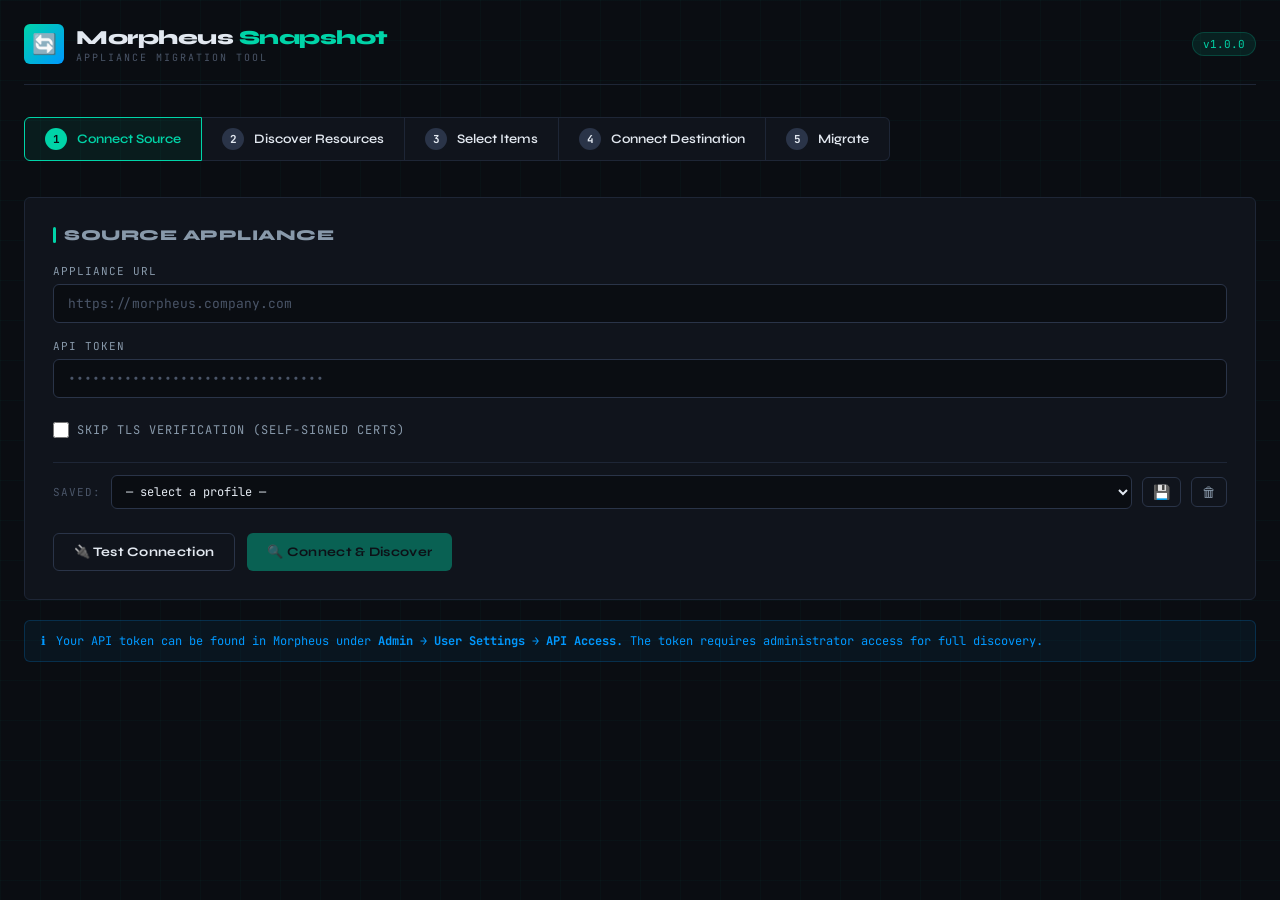
==== cmd/server/web/static/index.html @ c55b1040 "saved connection profiles" ====
<!DOCTYPE html>
<html lang="en">
<head>
<meta charset="UTF-8">
<meta name="viewport" content="width=device-width, initial-scale=1.0">
<title>Morpheus Snapshot</title>
<style>
  @import url('https://fonts.googleapis.com/css2?family=JetBrains+Mono:wght@400;500;700&family=Syne:wght@400;600;800&display=swap');

  :root {
    --bg: #0a0d12;
    --surface: #10141c;
    --surface2: #161c28;
    --border: #1e2636;
    --border2: #2a3448;
    --accent: #00d4a8;
    --accent2: #0099ff;
    --accent3: #ff6b35;
    --text: #e2e8f0;
    --text2: #8899aa;
    --text3: #4a5568;
    --success: #22c55e;
    --error: #ef4444;
    --warn: #f59e0b;
    --radius: 6px;
  }

  * { box-sizing: border-box; margin: 0; padding: 0; }

  body {
    font-family: 'Syne', sans-serif;
    background: var(--bg);
    color: var(--text);
    min-height: 100vh;
    overflow-x: hidden;
  }

  /* Grid background */
  body::before {
    content: '';
    position: fixed;
    inset: 0;
    background-image:
      linear-gradient(rgba(0, 212, 168, 0.03) 1px, transparent 1px),
      linear-gradient(90deg, rgba(0, 212, 168, 0.03) 1px, transparent 1px);
    background-size: 40px 40px;
    pointer-events: none;
    z-index: 0;
  }

  .app {
    position: relative;
    z-index: 1;
    max-width: 1280px;
    margin: 0 auto;
    padding: 0 24px 60px;
  }

  /* Header */
  header {
    display: flex;
    align-items: center;
    justify-content: space-between;
    padding: 24px 0 20px;
    border-bottom: 1px solid var(--border);
    margin-bottom: 32px;
  }

  .logo {
    display: flex;
    align-items: center;
    gap: 12px;
  }

  .logo-icon {
    width: 40px; height: 40px;
    background: linear-gradient(135deg, var(--accent), var(--accent2));
    border-radius: var(--radius);
    display: flex; align-items: center; justify-content: center;
    font-size: 20px;
  }

  .logo-text {
    font-size: 20px;
    font-weight: 800;
    letter-spacing: -0.5px;
  }

  .logo-text span {
    color: var(--accent);
  }

  .logo-sub {
    font-family: 'JetBrains Mono', monospace;
    font-size: 10px;
    color: var(--text3);
    letter-spacing: 2px;
    text-transform: uppercase;
    margin-top: 1px;
  }

  .badge {
    font-family: 'JetBrains Mono', monospace;
    font-size: 11px;
    background: rgba(0, 212, 168, 0.1);
    color: var(--accent);
    border: 1px solid rgba(0, 212, 168, 0.2);
    padding: 4px 10px;
    border-radius: 20px;
  }

  /* Steps */
  .steps {
    display: flex;
    align-items: center;
    gap: 0;
    margin-bottom: 32px;
    overflow-x: auto;
    padding-bottom: 4px;
  }

  .step {
    display: flex;
    align-items: center;
    gap: 10px;
    padding: 10px 20px;
    background: var(--surface);
    border: 1px solid var(--border);
    cursor: default;
    transition: all 0.2s;
    white-space: nowrap;
  }

  .step:first-child { border-radius: var(--radius) 0 0 var(--radius); }
  .step:last-child { border-radius: 0 var(--radius) var(--radius) 0; }

  .step + .step { border-left: none; }

  .step.active {
    background: rgba(0, 212, 168, 0.08);
    border-color: var(--accent);
    color: var(--accent);
  }

  .step.done {
    background: rgba(34, 197, 94, 0.06);
    border-color: rgba(34, 197, 94, 0.3);
    color: var(--success);
  }

  .step-num {
    width: 22px; height: 22px;
    border-radius: 50%;
    background: var(--border2);
    display: flex; align-items: center; justify-content: center;
    font-family: 'JetBrains Mono', monospace;
    font-size: 11px;
    font-weight: 700;
    flex-shrink: 0;
  }

  .step.active .step-num { background: var(--accent); color: var(--bg); }
  .step.done .step-num { background: var(--success); color: var(--bg); }

  .step-label { font-size: 13px; font-weight: 600; }

  /* Panels */
  .panel {
    background: var(--surface);
    border: 1px solid var(--border);
    border-radius: var(--radius);
    padding: 28px;
    margin-bottom: 20px;
  }

  .panel-title {
    font-size: 15px;
    font-weight: 800;
    letter-spacing: 0.5px;
    text-transform: uppercase;
    color: var(--text2);
    margin-bottom: 20px;
    display: flex;
    align-items: center;
    gap: 8px;
  }

  .panel-title::before {
    content: '';
    width: 3px;
    height: 16px;
    background: var(--accent);
    border-radius: 2px;
  }

  /* Form */
  .form-grid {
    display: grid;
    grid-template-columns: 1fr 1fr;
    gap: 16px;
  }

  .form-group {
    display: flex;
    flex-direction: column;
    gap: 6px;
  }

  .form-group.full { grid-column: 1 / -1; }

  label {
    font-family: 'JetBrains Mono', monospace;
    font-size: 11px;
    color: var(--text2);
    letter-spacing: 1px;
    text-transform: uppercase;
  }

  input[type="text"],
  input[type="url"],
  input[type="password"] {
    background: var(--bg);
    border: 1px solid var(--border2);
    border-radius: var(--radius);
    color: var(--text);
    font-family: 'JetBrains Mono', monospace;
    font-size: 13px;
    padding: 10px 14px;
    outline: none;
    transition: border-color 0.2s;
    width: 100%;
  }

  input:focus { border-color: var(--accent); }
  input::placeholder { color: var(--text3); }

  .checkbox-label {
    display: flex;
    align-items: center;
    gap: 8px;
    font-family: 'JetBrains Mono', monospace;
    font-size: 12px;
    color: var(--text2);
    cursor: pointer;
    padding: 8px 0;
  }

  .checkbox-label input[type="checkbox"] {
    width: 16px; height: 16px;
    accent-color: var(--accent);
    cursor: pointer;
  }

  /* Buttons */
  .btn {
    display: inline-flex;
    align-items: center;
    gap: 8px;
    padding: 10px 20px;
    border-radius: var(--radius);
    font-family: 'Syne', sans-serif;
    font-size: 13px;
    font-weight: 700;
    letter-spacing: 0.3px;
    cursor: pointer;
    border: none;
    transition: all 0.15s;
  }

  .btn:disabled {
    opacity: 0.4;
    cursor: not-allowed;
  }

  .btn-primary {
    background: var(--accent);
    color: var(--bg);
  }
  .btn-primary:hover:not(:disabled) {
    background: #00efc0;
    transform: translateY(-1px);
    box-shadow: 0 4px 20px rgba(0, 212, 168, 0.3);
  }

  .btn-secondary {
    background: transparent;
    color: var(--text);
    border: 1px solid var(--border2);
  }
  .btn-secondary:hover:not(:disabled) {
    border-color: var(--accent);
    color: var(--accent);
  }

  .btn-danger {
    background: var(--error);
    color: white;
  }

  .btn-row {
    display: flex;
    gap: 12px;
    margin-top: 20px;
    flex-wrap: wrap;
  }

  /* Connection status */
  .conn-status {
    display: flex;
    align-items: center;
    gap: 8px;
    margin-top: 14px;
    font-family: 'JetBrains Mono', monospace;
    font-size: 12px;
    padding: 10px 14px;
    border-radius: var(--radius);
    border: 1px solid var(--border);
  }

  .conn-status.ok { background: rgba(34, 197, 94, 0.08); border-color: rgba(34, 197, 94, 0.3); color: var(--success); }
  .conn-status.err { background: rgba(239, 68, 68, 0.08); border-color: rgba(239, 68, 68, 0.3); color: var(--error); }
  .conn-status.loading { color: var(--text2); }

  .dot {
    width: 8px; height: 8px;
    border-radius: 50%;
    background: currentColor;
    flex-shrink: 0;
  }

  .dot.pulse {
    animation: pulse 1s infinite;
  }

  @keyframes pulse {
    0%, 100% { opacity: 1; }
    50% { opacity: 0.3; }
  }

  /* Discovery progress */
  .discovery-banner {
    display: flex;
    align-items: center;
    gap: 16px;
    padding: 16px 20px;
    background: rgba(0, 153, 255, 0.06);
    border: 1px solid rgba(0, 153, 255, 0.2);
    border-radius: var(--radius);
    margin-bottom: 24px;
    font-family: 'JetBrains Mono', monospace;
    font-size: 13px;
    color: var(--accent2);
  }

  .spinner {
    width: 18px; height: 18px;
    border: 2px solid rgba(0, 153, 255, 0.3);
    border-top-color: var(--accent2);
    border-radius: 50%;
    animation: spin 0.8s linear infinite;
    flex-shrink: 0;
  }

  @keyframes spin {
    to { transform: rotate(360deg); }
  }

  /* Stats bar */
  .stats-bar {
    display: flex;
    gap: 2px;
    margin-bottom: 24px;
  }

  .stat-chip {
    flex: 1;
    background: var(--surface2);
    border: 1px solid var(--border);
    border-radius: 4px;
    padding: 12px 16px;
    display: flex;
    flex-direction: column;
    gap: 4px;
    min-width: 0;
  }

  .stat-num {
    font-family: 'JetBrains Mono', monospace;
    font-size: 22px;
    font-weight: 700;
    color: var(--accent);
    line-height: 1;
  }

  .stat-label {
    font-size: 11px;
    color: var(--text3);
    text-transform: uppercase;
    letter-spacing: 0.5px;
    white-space: nowrap;
    overflow: hidden;
    text-overflow: ellipsis;
  }

  /* Filter bar */
  .filter-bar {
    display: flex;
    align-items: center;
    gap: 12px;
    margin-bottom: 20px;
    flex-wrap: wrap;
  }

  .search-box {
    flex: 1;
    min-width: 200px;
    position: relative;
  }

  .search-box input {
    width: 100%;
    padding-left: 36px;
  }

  .search-icon {
    position: absolute;
    left: 12px;
    top: 50%;
    transform: translateY(-50%);
    color: var(--text3);
    font-size: 14px;
    pointer-events: none;
  }

  .filter-btns {
    display: flex;
    gap: 6px;
    flex-wrap: wrap;
  }

  .filter-btn {
    padding: 6px 12px;
    border-radius: 20px;
    border: 1px solid var(--border2);
    background: transparent;
    color: var(--text2);
    font-family: 'JetBrains Mono', monospace;
    font-size: 11px;
    cursor: pointer;
    transition: all 0.15s;
  }

  .filter-btn.active {
    background: rgba(0, 212, 168, 0.1);
    border-color: var(--accent);
    color: var(--accent);
  }

  .filter-btn:hover:not(.active) {
    border-color: var(--text2);
    color: var(--text);
  }

  /* Category groups */
  .category-group {
    margin-bottom: 4px;
    border: 1px solid var(--border);
    border-radius: var(--radius);
    overflow: hidden;
  }

  .category-header {
    display: flex;
    align-items: center;
    gap: 10px;
    padding: 12px 16px;
    background: var(--surface2);
    cursor: pointer;
    user-select: none;
    transition: background 0.15s;
  }

  .category-header:hover { background: var(--border); }

  .category-header.has-selected {
    background: rgba(0, 212, 168, 0.06);
    border-bottom: 1px solid rgba(0, 212, 168, 0.15);
  }

  .cat-check {
    width: 18px; height: 18px;
    accent-color: var(--accent);
    cursor: pointer;
    flex-shrink: 0;
  }

  .cat-icon {
    font-size: 16px;
    width: 24px;
    text-align: center;
  }

  .cat-name {
    font-weight: 700;
    font-size: 13px;
    flex: 1;
  }

  .cat-count {
    font-family: 'JetBrains Mono', monospace;
    font-size: 11px;
    color: var(--text3);
  }

  .cat-selected-count {
    font-family: 'JetBrains Mono', monospace;
    font-size: 11px;
    color: var(--accent);
    background: rgba(0, 212, 168, 0.1);
    padding: 2px 8px;
    border-radius: 10px;
  }

  .cat-chevron {
    color: var(--text3);
    transition: transform 0.2s;
    font-size: 12px;
  }

  .cat-chevron.open { transform: rotate(90deg); }

  /* Item list */
  .item-list {
    display: none;
    background: var(--bg);
  }

  .item-list.open { display: block; }

  .item-row {
    display: flex;
    align-items: center;
    gap: 12px;
    padding: 9px 16px 9px 52px;
    border-bottom: 1px solid var(--border);
    transition: background 0.1s;
  }

  .item-row:last-child { border-bottom: none; }
  .item-row:hover { background: var(--surface2); }

  .item-check {
    width: 15px; height: 15px;
    accent-color: var(--accent);
    cursor: pointer;
    flex-shrink: 0;
  }

  .item-name {
    flex: 1;
    font-size: 13px;
    font-family: 'JetBrains Mono', monospace;
    overflow: hidden;
    text-overflow: ellipsis;
    white-space: nowrap;
  }

  .item-subtype {
    font-size: 11px;
    color: var(--text3);
    background: var(--surface2);
    padding: 2px 8px;
    border-radius: 10px;
    border: 1px solid var(--border);
    white-space: nowrap;
  }

  .item-id {
    font-family: 'JetBrains Mono', monospace;
    font-size: 10px;
    color: var(--text3);
    white-space: nowrap;
  }

  /* Selection bar */
  .selection-bar {
    position: sticky;
    bottom: 0;
    background: var(--surface);
    border: 1px solid var(--border2);
    border-radius: var(--radius);
    padding: 14px 20px;
    display: flex;
    align-items: center;
    justify-content: space-between;
    gap: 16px;
    box-shadow: 0 -8px 30px rgba(0, 0, 0, 0.4);
    z-index: 10;
    margin-top: 20px;
  }

  .sel-info {
    display: flex;
    align-items: center;
    gap: 10px;
    font-family: 'JetBrains Mono', monospace;
    font-size: 13px;
  }

  .sel-count {
    background: var(--accent);
    color: var(--bg);
    width: 28px; height: 28px;
    border-radius: 50%;
    display: flex; align-items: center; justify-content: center;
    font-weight: 700;
    font-size: 13px;
  }

  /* Results */
  .result-row {
    display: flex;
    align-items: center;
    gap: 12px;
    padding: 10px 16px;
    border-bottom: 1px solid var(--border);
    font-family: 'JetBrains Mono', monospace;
    font-size: 12px;
  }

  .result-row:last-child { border-bottom: none; }

  .result-icon {
    width: 20px; height: 20px;
    border-radius: 50%;
    display: flex; align-items: center; justify-content: center;
    font-size: 11px;
    flex-shrink: 0;
  }

  .result-icon.success { background: rgba(34, 197, 94, 0.15); color: var(--success); }
  .result-icon.error { background: rgba(239, 68, 68, 0.15); color: var(--error); }
  .result-icon.skipped { background: rgba(245, 158, 11, 0.15); color: var(--warn); }

  .result-name { flex: 1; overflow: hidden; text-overflow: ellipsis; white-space: nowrap; }
  .result-type { color: var(--text3); }
  .result-msg { color: var(--text2); font-size: 11px; max-width: 300px; overflow: hidden; text-overflow: ellipsis; }

  /* Progress bar */
  .progress-wrap {
    height: 4px;
    background: var(--border);
    border-radius: 2px;
    overflow: hidden;
    margin: 16px 0;
  }

  .progress-bar {
    height: 100%;
    background: linear-gradient(90deg, var(--accent), var(--accent2));
    border-radius: 2px;
    transition: width 0.3s ease;
  }

  /* Alerts */
  .alert {
    padding: 12px 16px;
    border-radius: var(--radius);
    font-family: 'JetBrains Mono', monospace;
    font-size: 12px;
    margin: 12px 0;
    display: flex;
    align-items: flex-start;
    gap: 10px;
  }

  .alert.warn { background: rgba(245, 158, 11, 0.08); border: 1px solid rgba(245, 158, 11, 0.25); color: var(--warn); }
  .alert.info { background: rgba(0, 153, 255, 0.06); border: 1px solid rgba(0, 153, 255, 0.2); color: var(--accent2); }
  .alert.success { background: rgba(34, 197, 94, 0.08); border: 1px solid rgba(34, 197, 94, 0.25); color: var(--success); }

  /* Error list */
  .error-list {
    background: rgba(239, 68, 68, 0.05);
    border: 1px solid rgba(239, 68, 68, 0.2);
    border-radius: var(--radius);
    padding: 12px;
    margin-top: 12px;
  }

  .error-list p {
    font-family: 'JetBrains Mono', monospace;
    font-size: 11px;
    color: var(--error);
    padding: 3px 0;
  }

  /* Tabs */
  .tabs {
    display: flex;
    border-bottom: 1px solid var(--border);
    margin-bottom: 20px;
    gap: 0;
  }

  .tab {
    padding: 10px 20px;
    font-size: 13px;
    font-weight: 600;
    color: var(--text2);
    cursor: pointer;
    border-bottom: 2px solid transparent;
    transition: all 0.15s;
    margin-bottom: -1px;
  }

  .tab.active { color: var(--accent); border-bottom-color: var(--accent); }
  .tab:hover:not(.active) { color: var(--text); }

  /* Empty state */
  .empty {
    text-align: center;
    padding: 60px 20px;
    color: var(--text3);
  }

  .empty-icon { font-size: 48px; margin-bottom: 16px; opacity: 0.4; }
  .empty h3 { font-size: 16px; color: var(--text2); margin-bottom: 8px; }
  .empty p { font-size: 13px; font-family: 'JetBrains Mono', monospace; }


  /* Saved profiles */
  .profiles-row {
    display: flex;
    align-items: center;
    gap: 10px;
    padding: 12px 0 4px;
    border-top: 1px solid var(--border);
    margin-top: 16px;
    flex-wrap: wrap;
  }

  .profiles-label {
    font-family: 'JetBrains Mono', monospace;
    font-size: 11px;
    color: var(--text3);
    text-transform: uppercase;
    letter-spacing: 1px;
    white-space: nowrap;
  }

  .profile-select {
    flex: 1;
    min-width: 160px;
    background: var(--bg);
    border: 1px solid var(--border2);
    border-radius: var(--radius);
    color: var(--text);
    font-family: 'JetBrains Mono', monospace;
    font-size: 12px;
    padding: 7px 10px;
    outline: none;
    cursor: pointer;
  }

  .profile-select:focus { border-color: var(--accent); }
  .profile-select option { background: var(--surface2); }

  .btn-icon {
    padding: 7px 10px;
    font-size: 14px;
    border-radius: var(--radius);
    border: 1px solid var(--border2);
    background: transparent;
    color: var(--text2);
    cursor: pointer;
    transition: all 0.15s;
    line-height: 1;
  }

  .btn-icon:hover { border-color: var(--accent); color: var(--accent); }
  .btn-icon.del:hover { border-color: var(--error); color: var(--error); }

  .save-name-row {
    display: flex;
    gap: 8px;
    margin-top: 10px;
    align-items: center;
  }

  .save-name-row input {
    flex: 1;
  }

  /* Hide/Show utility */
  .hidden { display: none !important; }

  /* Scrollbar */
  ::-webkit-scrollbar { width: 6px; height: 6px; }
  ::-webkit-scrollbar-track { background: transparent; }
  ::-webkit-scrollbar-thumb { background: var(--border2); border-radius: 3px; }
  ::-webkit-scrollbar-thumb:hover { background: var(--text3); }

  @media (max-width: 768px) {
    .form-grid { grid-template-columns: 1fr; }
    .stats-bar { flex-wrap: wrap; }
    .stat-chip { min-width: calc(50% - 1px); flex: none; }
    header { flex-direction: column; gap: 12px; align-items: flex-start; }
    .steps { gap: 0; }
  }
</style>
</head>
<body>
<div class="app">
  <header>
    <div class="logo">
      <div class="logo-icon">🔄</div>
      <div>
        <div class="logo-text">Morpheus <span>Snapshot</span></div>
        <div class="logo-sub">Appliance Migration Tool</div>
      </div>
    </div>
    <div class="badge" id="appVersion">v1.0.0</div>
  </header>

  <!-- Steps -->
  <div class="steps">
    <div class="step active" id="step1">
      <div class="step-num">1</div>
      <div class="step-label">Connect Source</div>
    </div>
    <div class="step" id="step2">
      <div class="step-num">2</div>
      <div class="step-label">Discover Resources</div>
    </div>
    <div class="step" id="step3">
      <div class="step-num">3</div>
      <div class="step-label">Select Items</div>
    </div>
    <div class="step" id="step4">
      <div class="step-num">4</div>
      <div class="step-label">Connect Destination</div>
    </div>
    <div class="step" id="step5">
      <div class="step-num">5</div>
      <div class="step-label">Migrate</div>
    </div>
  </div>

  <!-- VIEW 1: Source Connection -->
  <div id="view-connect">
    <div class="panel">
      <div class="panel-title">Source Appliance</div>
      <div class="form-grid">
        <div class="form-group full">
          <label>Appliance URL</label>
          <input type="url" id="srcUrl" placeholder="https://morpheus.company.com" />
        </div>
        <div class="form-group full">
          <label>API Token</label>
          <input type="password" id="srcToken" placeholder="••••••••••••••••••••••••••••••••" />
        </div>
        <div class="form-group">
          <label class="checkbox-label">
            <input type="checkbox" id="srcSkipTLS" />
            Skip TLS Verification (self-signed certs)
          </label>
        </div>
      </div>

      <div id="srcStatus" class="hidden"></div>

      <div class="profiles-row">
        <span class="profiles-label">Saved:</span>
        <select class="profile-select" id="srcProfileSelect" onchange="loadProfile('src', this.value)">
          <option value="">— select a profile —</option>
        </select>
        <button class="btn-icon" title="Save current as profile" onclick="promptSaveProfile('src')">💾</button>
        <button class="btn-icon del" title="Delete selected profile" onclick="deleteProfile('src')">🗑</button>
      </div>
      <div id="srcSaveRow" class="save-name-row hidden">
        <input type="text" id="srcProfileName" placeholder="Profile name (e.g. Prod Appliance)" />
        <button class="btn btn-primary" style="padding:7px 14px; font-size:12px;" onclick="saveProfile('src')">Save</button>
        <button class="btn btn-secondary" style="padding:7px 14px; font-size:12px;" onclick="cancelSave('src')">Cancel</button>
      </div>

      <div class="btn-row">
        <button class="btn btn-secondary" onclick="testConnection()">🔌 Test Connection</button>
        <button class="btn btn-primary" id="btnDiscover" onclick="startDiscovery()" disabled>
          🔍 Connect & Discover
        </button>
      </div>
    </div>

    <div class="alert info">
      <span>ℹ</span>
      <span>Your API token can be found in Morpheus under <strong>Admin → User Settings → API Access</strong>. The token requires administrator access for full discovery.</span>
    </div>
  </div>

  <!-- VIEW 2: Discovery in progress -->
  <div id="view-discovering" class="hidden">
    <div class="panel">
      <div class="discovery-banner">
        <div class="spinner"></div>
        <span id="discoveryMsg">Connecting to appliance...</span>
      </div>
      <div class="progress-wrap">
        <div class="progress-bar" id="discoveryProgress" style="width: 0%"></div>
      </div>
      <div id="discoveryLog" style="font-family: 'JetBrains Mono', monospace; font-size: 11px; color: var(--text3); max-height: 200px; overflow-y: auto; line-height: 1.8;"></div>
    </div>
  </div>

  <!-- VIEW 3: Select items -->
  <div id="view-select" class="hidden">
    <div id="discoveryErrors" class="hidden"></div>

    <!-- Stats -->
    <div class="stats-bar" id="statsBar"></div>

    <!-- Filter bar -->
    <div class="filter-bar">
      <div class="search-box">
        <span class="search-icon">🔍</span>
        <input type="text" id="searchInput" placeholder="Filter by name..." oninput="filterItems()" />
      </div>
      <div class="filter-btns" id="categoryFilters"></div>
    </div>

    <!-- Controls -->
    <div style="display:flex; gap:10px; margin-bottom:16px; align-items:center; flex-wrap:wrap;">
      <button class="btn btn-secondary" onclick="selectAll()">☑ Select All Visible</button>
      <button class="btn btn-secondary" onclick="deselectAll()">☐ Deselect All</button>
      <span style="margin-left: auto; font-family: 'JetBrains Mono', monospace; font-size: 12px; color: var(--text3);" id="visibleCount"></span>
    </div>

    <!-- Category groups -->
    <div id="categoryList"></div>

    <!-- Sticky selection bar -->
    <div class="selection-bar" id="selectionBar">
      <div class="sel-info">
        <div class="sel-count" id="selCount">0</div>
        <span>items selected</span>
      </div>
      <button class="btn btn-primary" id="btnNext" onclick="goToDestination()" disabled>
        Configure Destination →
      </button>
    </div>
  </div>

  <!-- VIEW 4: Destination -->
  <div id="view-destination" class="hidden">
    <div class="panel">
      <div class="panel-title">Destination Appliance</div>
      <div class="alert warn" style="margin-bottom:20px;">
        <span>⚠</span>
        <span>Ensure the destination appliance is running the same or newer version of Morpheus. Migration will attempt to create items; existing items with the same name may be skipped or conflict.</span>
      </div>
      <div class="form-grid">
        <div class="form-group full">
          <label>Appliance URL</label>
          <input type="url" id="dstUrl" placeholder="https://morpheus-new.company.com" />
        </div>
        <div class="form-group full">
          <label>API Token</label>
          <input type="password" id="dstToken" placeholder="••••••••••••••••••••••••••••••••" />
        </div>
        <div class="form-group">
          <label class="checkbox-label">
            <input type="checkbox" id="dstSkipTLS" />
            Skip TLS Verification
          </label>
        </div>
      </div>

      <div id="dstStatus" class="hidden"></div>

      <div class="profiles-row">
        <span class="profiles-label">Saved:</span>
        <select class="profile-select" id="dstProfileSelect" onchange="loadProfile('dst', this.value)">
          <option value="">— select a profile —</option>
        </select>
        <button class="btn-icon" title="Save current as profile" onclick="promptSaveProfile('dst')">💾</button>
        <button class="btn-icon del" title="Delete selected profile" onclick="deleteProfile('dst')">🗑</button>
      </div>
      <div id="dstSaveRow" class="save-name-row hidden">
        <input type="text" id="dstProfileName" placeholder="Profile name (e.g. Dev Appliance)" />
        <button class="btn btn-primary" style="padding:7px 14px; font-size:12px;" onclick="saveProfile('dst')">Save</button>
        <button class="btn btn-secondary" style="padding:7px 14px; font-size:12px;" onclick="cancelSave('dst')">Cancel</button>
      </div>

      <div class="btn-row">
        <button class="btn btn-secondary" onclick="testDestConnection()">🔌 Test Connection</button>
        <button class="btn btn-secondary" onclick="goBack()">← Back</button>
        <button class="btn btn-primary" id="btnMigrate" onclick="startMigration()">
          🚀 Begin Migration
        </button>
      </div>
    </div>

    <div class="panel">
      <div class="panel-title">Migration Preview</div>
      <div id="previewList"></div>
    </div>
  </div>

  <!-- VIEW 5: Migration results -->
  <div id="view-results" class="hidden">
    <div class="panel">
      <div class="panel-title">Migration Results</div>
      <div id="migrationRunning" class="hidden">
        <div class="discovery-banner">
          <div class="spinner"></div>
          <span id="migrationMsg">Migrating items...</span>
        </div>
        <div class="progress-wrap">
          <div class="progress-bar" id="migrationProgress" style="width: 0%"></div>
        </div>
      </div>

      <div id="migrationDone" class="hidden">
        <div class="stats-bar" style="margin-bottom:16px;">
          <div class="stat-chip">
            <div class="stat-num" id="resSuccess" style="color: var(--success);">0</div>
            <div class="stat-label">Succeeded</div>
          </div>
          <div class="stat-chip">
            <div class="stat-num" id="resFailed" style="color: var(--error);">0</div>
            <div class="stat-label">Failed</div>
          </div>
          <div class="stat-chip">
            <div class="stat-num" id="resSkipped" style="color: var(--warn);">0</div>
            <div class="stat-label">Skipped</div>
          </div>
        </div>

        <div class="tabs">
          <div class="tab active" onclick="showResultTab('all', this)">All</div>
          <div class="tab" onclick="showResultTab('success', this)">✅ Success</div>
          <div class="tab" onclick="showResultTab('error', this)">❌ Failed</div>
          <div class="tab" onclick="showResultTab('skipped', this)">⚠ Skipped</div>
        </div>

        <div id="resultRows"></div>

        <div class="btn-row" style="margin-top: 24px;">
          <button class="btn btn-secondary" onclick="location.reload()">↺ Start Over</button>
          <button class="btn btn-primary" onclick="exportResults()">⬇ Export Results JSON</button>
        </div>
      </div>
    </div>
  </div>

</div><!-- .app -->

<script>
// ─── State ───────────────────────────────────────────────────────────────────
let state = {
  srcUrl: '', srcToken: '', srcSkipTLS: false,
  dstUrl: '', dstToken: '', dstSkipTLS: false,
  discovery: null,
  selected: new Set(),        // "category:id" keys
  allResults: [],
  activeFilter: 'ALL'
};

// ─── API helpers ─────────────────────────────────────────────────────────────
async function api(path, method='GET', body=null) {
  const opts = { method, headers: {'Content-Type':'application/json'} };
  if (body) opts.body = JSON.stringify(body);
  const r = await fetch(path, opts);
  const data = await r.json();
  if (!r.ok) throw new Error(data.error || `HTTP ${r.status}`);
  return data;
}

// ─── Step navigation ─────────────────────────────────────────────────────────
function setStep(n) {
  for (let i = 1; i <= 5; i++) {
    const el = document.getElementById('step'+i);
    el.classList.remove('active','done');
    if (i < n) el.classList.add('done');
    else if (i === n) el.classList.add('active');
  }
}

function showView(id) {
  ['view-connect','view-discovering','view-select','view-destination','view-results']
    .forEach(v => document.getElementById(v).classList.add('hidden'));
  document.getElementById(id).classList.remove('hidden');
}

// ─── Step 1: Test connection ──────────────────────────────────────────────────
async function testConnection() {
  const url = document.getElementById('srcUrl').value.trim();
  const token = document.getElementById('srcToken').value.trim();
  const skip = document.getElementById('srcSkipTLS').checked;
  if (!url || !token) return alert('Please enter URL and token.');

  setStatus('srcStatus', 'loading', '⏳ Testing connection...');

  try {
    const res = await api('/api/test-connection', 'POST', {url, token, skipTls: skip});
    setStatus('srcStatus', 'ok', `✓ Connected as: ${res.user}`);
    document.getElementById('btnDiscover').disabled = false;
  } catch(e) {
    setStatus('srcStatus', 'err', `✗ ${e.message}`);
    document.getElementById('btnDiscover').disabled = true;
  }
}

function setStatus(elId, type, msg) {
  const el = document.getElementById(elId);
  el.className = `conn-status ${type}`;
  el.classList.remove('hidden');
  el.innerHTML = `<div class="dot ${type==='loading'?'pulse':''}"></div><span>${msg}</span>`;
}

// ─── Step 2: Discovery ────────────────────────────────────────────────────────
async function startDiscovery() {
  const url = document.getElementById('srcUrl').value.trim();
  const token = document.getElementById('srcToken').value.trim();
  const skip = document.getElementById('srcSkipTLS').checked;
  if (!url || !token) return alert('Please enter URL and token.');

  state.srcUrl = url; state.srcToken = token; state.srcSkipTLS = skip;

  setStep(2);
  showView('view-discovering');

  const msgs = [
    'Connecting to appliance...',
    'Discovering clouds & integrations...',
    'Scanning instances & virtual images...',
    'Loading library: instance types, layouts...',
    'Fetching tasks, workflows & catalog items...',
    'Enumerating tenants, roles & policies...',
    'Checking credentials & storage...',
    'Scanning networks & pools...',
    'Almost done — collating results...'
  ];

  let mi = 0;
  const msgEl = document.getElementById('discoveryMsg');
  const logEl = document.getElementById('discoveryLog');
  const progEl = document.getElementById('discoveryProgress');

  const ticker = setInterval(() => {
    if (mi < msgs.length) {
      msgEl.textContent = msgs[mi];
      logEl.innerHTML += `<div style="color:var(--text3);">[${new Date().toLocaleTimeString()}] ${msgs[mi]}</div>`;
      logEl.scrollTop = logEl.scrollHeight;
      progEl.style.width = `${Math.min(95, (mi/msgs.length)*100)}%`;
      mi++;
    }
  }, 900);

  try {
    const res = await api('/api/discover', 'POST', {url, token, skipTls: skip});
    clearInterval(ticker);
    progEl.style.width = '100%';
    msgEl.textContent = `Discovery complete — ${res.total} items found across ${res.categories.length} categories`;
    state.discovery = res;

    setTimeout(() => {
      setStep(3);
      showView('view-select');
      renderDiscovery();
    }, 800);
  } catch(e) {
    clearInterval(ticker);
    msgEl.textContent = `Error: ${e.message}`;
    document.querySelector('#view-discovering .discovery-banner').style.borderColor = 'rgba(239,68,68,0.3)';
    document.querySelector('#view-discovering .discovery-banner').style.color = 'var(--error)';
    setTimeout(() => { setStep(1); showView('view-connect'); }, 3000);
  }
}

// ─── Step 3: Render discovery ─────────────────────────────────────────────────
const ICONS = {
  cloud:'☁', integration:'🔌', network:'🌐', 'network pool':'🌐', 'network domain':'🌐',
  instance:'💻', 'virtual image':'💿', 'instance type':'📦', layout:'📐', 'node type':'🧩',
  'catalog item':'🛒', blueprint:'📋', app:'🖥', task:'⚙', workflow:'🔄',
  tenant:'🏢', role:'🎭', user:'👤', policy:'🔒', group:'👥',
  credential:'🔑', storage:'🗄', monitor:'📊', alert:'🔔', cluster:'🌀', cypher:'🔐'
};

function catIcon(name) {
  const k = name.toLowerCase();
  for (const [key, ico] of Object.entries(ICONS)) {
    if (k.includes(key)) return ico;
  }
  return '📁';
}

function renderDiscovery() {
  const d = state.discovery;
  if (!d) return;

  // Errors
  if (d.errors && d.errors.length) {
    const errDiv = document.getElementById('discoveryErrors');
    errDiv.classList.remove('hidden');
    errDiv.innerHTML = `<div class="error-list"><p style="color:var(--warn); font-weight:700; margin-bottom:6px;">⚠ ${d.errors.length} endpoints returned errors (permissions or not available):</p>${d.errors.map(e=>`<p>• ${e}</p>`).join('')}</div>`;
  }

  // Stats bar
  const statsBar = document.getElementById('statsBar');
  statsBar.innerHTML = `
    <div class="stat-chip"><div class="stat-num">${d.total}</div><div class="stat-label">Total Items</div></div>
    <div class="stat-chip"><div class="stat-num">${d.categories.length}</div><div class="stat-label">Categories</div></div>
    <div class="stat-chip"><div class="stat-num" id="statSelected">0</div><div class="stat-label">Selected</div></div>
  `;

  // Category filter buttons
  const filterDiv = document.getElementById('categoryFilters');
  filterDiv.innerHTML = `<button class="filter-btn active" onclick="setCategoryFilter('ALL', this)">All</button>`;
  d.categories.forEach(cat => {
    filterDiv.innerHTML += `<button class="filter-btn" onclick="setCategoryFilter('${cat.name}', this)">${catIcon(cat.name)} ${cat.name} <span style="color:var(--text3)">(${cat.items.length})</span></button>`;
  });

  renderCategories();
}

function renderCategories() {
  const d = state.discovery;
  const search = document.getElementById('searchInput').value.toLowerCase();
  const filter = state.activeFilter;
  const container = document.getElementById('categoryList');
  container.innerHTML = '';

  let totalVisible = 0;

  d.categories.forEach(cat => {
    if (filter !== 'ALL' && cat.name !== filter) return;

    const filtered = cat.items.filter(item =>
      !search || item.name.toLowerCase().includes(search) || (item.subType||'').toLowerCase().includes(search)
    );

    if (!filtered.length) return;
    totalVisible += filtered.length;

    const selectedInCat = filtered.filter(i => state.selected.has(`${cat.name}:${i.id}`)).length;
    const allSelected = selectedInCat === filtered.length;

    const group = document.createElement('div');
    group.className = 'category-group';
    group.id = `cat-${cat.name.replace(/\s+/g,'_')}`;

    const header = document.createElement('div');
    header.className = 'category-header' + (selectedInCat > 0 ? ' has-selected' : '');
    header.innerHTML = `
      <input type="checkbox" class="cat-check" id="catck-${cat.name}" ${allSelected && filtered.length ? 'checked' : ''} ${filtered.length&&selectedInCat&&!allSelected?'indeterminate':''}
        onclick="toggleCategory(event, '${cat.name}', ${JSON.stringify(filtered.map(i=>i.id)).replace(/"/g,"'")})">
      <span class="cat-icon">${catIcon(cat.name)}</span>
      <span class="cat-name">${cat.name}</span>
      ${selectedInCat ? `<span class="cat-selected-count">${selectedInCat} selected</span>` : ''}
      <span class="cat-count">${filtered.length} item${filtered.length!==1?'s':''}</span>
      <span class="cat-chevron open">▶</span>
    `;

    // set indeterminate
    if (selectedInCat > 0 && !allSelected) {
      setTimeout(() => {
        const ck = document.getElementById(`catck-${cat.name}`);
        if (ck) ck.indeterminate = true;
      }, 0);
    }

    const list = document.createElement('div');
    list.className = 'item-list open';

    filtered.forEach(item => {
      const checked = state.selected.has(`${cat.name}:${item.id}`);
      const row = document.createElement('div');
      row.className = 'item-row';
      row.innerHTML = `
        <input type="checkbox" class="item-check" ${checked ? 'checked' : ''}
          onchange="toggleItem('${cat.name}', ${item.id}, this.checked)">
        <span class="item-name" title="${item.name}">${item.name || '<unnamed>'}</span>
        ${item.subType ? `<span class="item-subtype">${item.subType}</span>` : ''}
        <span class="item-id">#${item.id}</span>
      `;
      list.appendChild(row);
    });

    header.addEventListener('click', (e) => {
      if (e.target.type === 'checkbox') return;
      list.classList.toggle('open');
      header.querySelector('.cat-chevron').classList.toggle('open');
    });

    group.appendChild(header);
    group.appendChild(list);
    container.appendChild(group);
  });

  document.getElementById('visibleCount').textContent = `${totalVisible} items visible`;
  updateSelCount();
}

function setCategoryFilter(cat, btn) {
  state.activeFilter = cat;
  document.querySelectorAll('.filter-btn').forEach(b => b.classList.remove('active'));
  btn.classList.add('active');
  renderCategories();
}

function filterItems() { renderCategories(); }

function toggleItem(cat, id, checked) {
  const key = `${cat}:${id}`;
  if (checked) state.selected.add(key);
  else state.selected.delete(key);
  updateSelCount();
  renderCategories();
}

function toggleCategory(e, catName, ids) {
  const checked = e.target.checked;
  ids.forEach(id => {
    const key = `${catName}:${id}`;
    if (checked) state.selected.add(key);
    else state.selected.delete(key);
  });
  updateSelCount();
  renderCategories();
}

function selectAll() {
  const d = state.discovery;
  const search = document.getElementById('searchInput').value.toLowerCase();
  d.categories.forEach(cat => {
    if (state.activeFilter !== 'ALL' && cat.name !== state.activeFilter) return;
    cat.items.filter(i => !search || i.name.toLowerCase().includes(search))
      .forEach(i => state.selected.add(`${cat.name}:${i.id}`));
  });
  renderCategories();
}

function deselectAll() {
  state.selected.clear();
  renderCategories();
}

function updateSelCount() {
  const n = state.selected.size;
  document.getElementById('selCount').textContent = n;
  document.getElementById('statSelected').textContent = n;
  document.getElementById('btnNext').disabled = n === 0;
}

// ─── Step 4: Destination ──────────────────────────────────────────────────────
function goToDestination() {
  if (state.selected.size === 0) return;
  setStep(4);
  showView('view-destination');
  renderPreview();
}

function goBack() {
  setStep(3);
  showView('view-select');
}

function renderPreview() {
  const d = state.discovery;
  const byCategory = {};
  state.selected.forEach(key => {
    const [cat, idStr] = key.split(':');
    const id = parseInt(idStr);
    const catData = d.categories.find(c => c.name === cat);
    if (!catData) return;
    const item = catData.items.find(i => i.id === id);
    if (!item) return;
    if (!byCategory[cat]) byCategory[cat] = [];
    byCategory[cat].push(item);
  });

  let html = '';
  Object.entries(byCategory).forEach(([cat, items]) => {
    html += `<div style="margin-bottom:12px;">
      <div style="font-size:12px; font-weight:700; color:var(--text2); margin-bottom:6px; padding: 0 4px; text-transform:uppercase; letter-spacing:0.5px;">${catIcon(cat)} ${cat} (${items.length})</div>
      ${items.map(i => `<div style="padding:6px 12px; font-family:'JetBrains Mono',monospace; font-size:12px; border-left:2px solid var(--border2); margin:2px 0; color:var(--text);">${i.name}</div>`).join('')}
    </div>`;
  });

  document.getElementById('previewList').innerHTML = html || '<div class="empty"><p>No items selected</p></div>';
}

async function testDestConnection() {
  const url = document.getElementById('dstUrl').value.trim();
  const token = document.getElementById('dstToken').value.trim();
  const skip = document.getElementById('dstSkipTLS').checked;
  if (!url || !token) return alert('Please enter destination URL and token.');

  setStatus('dstStatus', 'loading', '⏳ Testing connection...');
  try {
    const res = await api('/api/test-connection', 'POST', {url, token, skipTls: skip});
    setStatus('dstStatus', 'ok', `✓ Connected as: ${res.user}`);
  } catch(e) {
    setStatus('dstStatus', 'err', `✗ ${e.message}`);
  }
}

// ─── Step 5: Migration ────────────────────────────────────────────────────────
async function startMigration() {
  const dstUrl = document.getElementById('dstUrl').value.trim();
  const dstToken = document.getElementById('dstToken').value.trim();
  const dstSkipTLS = document.getElementById('dstSkipTLS').checked;
  if (!dstUrl || !dstToken) return alert('Please enter destination URL and token.');

  // Build items list
  const d = state.discovery;
  const items = [];
  state.selected.forEach(key => {
    const [cat, idStr] = key.split(':');
    const id = parseInt(idStr);
    const catData = d.categories.find(c => c.name === cat);
    if (!catData) return;
    const item = catData.items.find(i => i.id === id);
    if (!item) return;
    items.push({
      category: cat,
      type: item.type,
      id: item.id,
      name: item.name,
      rawJson: item.rawJson
    });
  });

  setStep(5);
  showView('view-results');
  document.getElementById('migrationRunning').classList.remove('hidden');
  document.getElementById('migrationDone').classList.add('hidden');

  const total = items.length;
  let done = 0;
  document.getElementById('migrationMsg').textContent = `Migrating ${total} items...`;

  try {
    const res = await api('/api/migrate', 'POST', {
      source: {url: state.srcUrl, token: state.srcToken, skipTls: state.srcSkipTLS},
      destination: {url: dstUrl, token: dstToken, skipTls: dstSkipTLS},
      items
    });

    state.allResults = res.results;
    document.getElementById('migrationRunning').classList.add('hidden');
    document.getElementById('migrationDone').classList.remove('hidden');

    const skipped = res.results.filter(r => r.status === 'skipped').length;
    document.getElementById('resSuccess').textContent = res.success;
    document.getElementById('resFailed').textContent = res.failed;
    document.getElementById('resSkipped').textContent = skipped;

    renderResultRows('all');
  } catch(e) {
    document.getElementById('migrationMsg').textContent = `Error: ${e.message}`;
  }
}

function renderResultRows(filter) {
  const rows = filter === 'all' ? state.allResults : state.allResults.filter(r => r.status === filter);
  const icons = {success: '✓', error: '✗', skipped: '~'};
  document.getElementById('resultRows').innerHTML = rows.length === 0
    ? '<div class="empty" style="padding:30px"><p>No items in this category</p></div>'
    : rows.map(r => `
      <div class="result-row">
        <div class="result-icon ${r.status}">${icons[r.status]||'?'}</div>
        <span class="result-name">${r.name}</span>
        <span class="result-type">${r.type}</span>
        ${r.message ? `<span class="result-msg">${r.message}</span>` : ''}
      </div>`).join('');
}

function showResultTab(filter, tab) {
  document.querySelectorAll('.tab').forEach(t => t.classList.remove('active'));
  tab.classList.add('active');
  renderResultRows(filter);
}

function exportResults() {
  const blob = new Blob([JSON.stringify({
    timestamp: new Date().toISOString(),
    source: state.srcUrl,
    results: state.allResults
  }, null, 2)], {type:'application/json'});
  const a = document.createElement('a');
  a.href = URL.createObjectURL(blob);
  a.download = `morpheus-migration-${Date.now()}.json`;
  a.click();
}
// ─── Profiles ─────────────────────────────────────────────────────────────────
let profilesCache = [];

async function loadProfilesList() {
  try {
    const res = await api('/api/profiles');
    profilesCache = res.profiles || [];
    refreshProfileDropdowns();
  } catch(e) {
    console.warn('Could not load profiles:', e.message);
  }
}

function refreshProfileDropdowns() {
  ['src', 'dst'].forEach(side => {
    const sel = document.getElementById(side + 'ProfileSelect');
    if (!sel) return;
    const current = sel.value;
    sel.innerHTML = '<option value="">— select a profile —</option>';
    profilesCache.forEach(p => {
      const opt = document.createElement('option');
      opt.value = p.id;
      opt.textContent = p.name;
      sel.appendChild(opt);
    });
    if (current) sel.value = current;
  });
}

function loadProfile(side, id) {
  if (!id) return;
  const p = profilesCache.find(p => p.id === id);
  if (!p) return;
  document.getElementById(side + 'Url').value = p.url;
  document.getElementById(side + 'Token').value = p.token;
  document.getElementById(side + 'SkipTLS').checked = p.skipTls;
  if (side === 'src') {
    document.getElementById('btnDiscover').disabled = false;
  }
}

function promptSaveProfile(side) {
  document.getElementById(side + 'SaveRow').classList.remove('hidden');
  document.getElementById(side + 'ProfileName').focus();
}

function cancelSave(side) {
  document.getElementById(side + 'SaveRow').classList.add('hidden');
  document.getElementById(side + 'ProfileName').value = '';
}

async function saveProfile(side) {
  const name = document.getElementById(side + 'ProfileName').value.trim();
  const url  = document.getElementById(side + 'Url').value.trim();
  const token = document.getElementById(side + 'Token').value.trim();
  const skipTls = document.getElementById(side + 'SkipTLS').checked;

  if (!name) { alert('Please enter a profile name.'); return; }
  if (!url || !token) { alert('URL and token must be filled in before saving.'); return; }

  // If the currently selected profile has the same name, update it (pass its id)
  const sel = document.getElementById(side + 'ProfileSelect');
  const existingId = sel.value || '';
  const existing = profilesCache.find(p => p.id === existingId);
  const id = (existing && existing.name === name) ? existingId : '';

  try {
    const saved = await api('/api/profiles/save', 'POST', {id, name, url, token, skipTls});
    cancelSave(side);
    await loadProfilesList();
    // Select the just-saved profile
    document.getElementById(side + 'ProfileSelect').value = saved.id;
  } catch(e) {
    alert('Failed to save profile: ' + e.message);
  }
}

async function deleteProfile(side) {
  const sel = document.getElementById(side + 'ProfileSelect');
  const id = sel.value;
  if (!id) { alert('Select a profile to delete first.'); return; }
  const p = profilesCache.find(p => p.id === id);
  if (!confirm(`Delete profile "${p ? p.name : id}"?`)) return;
  try {
    await api('/api/profiles/delete?id=' + encodeURIComponent(id), 'DELETE');
    sel.value = '';
    await loadProfilesList();
  } catch(e) {
    alert('Failed to delete profile: ' + e.message);
  }
}

// Load profiles on page load
loadProfilesList();

</script>
</body>
</html>
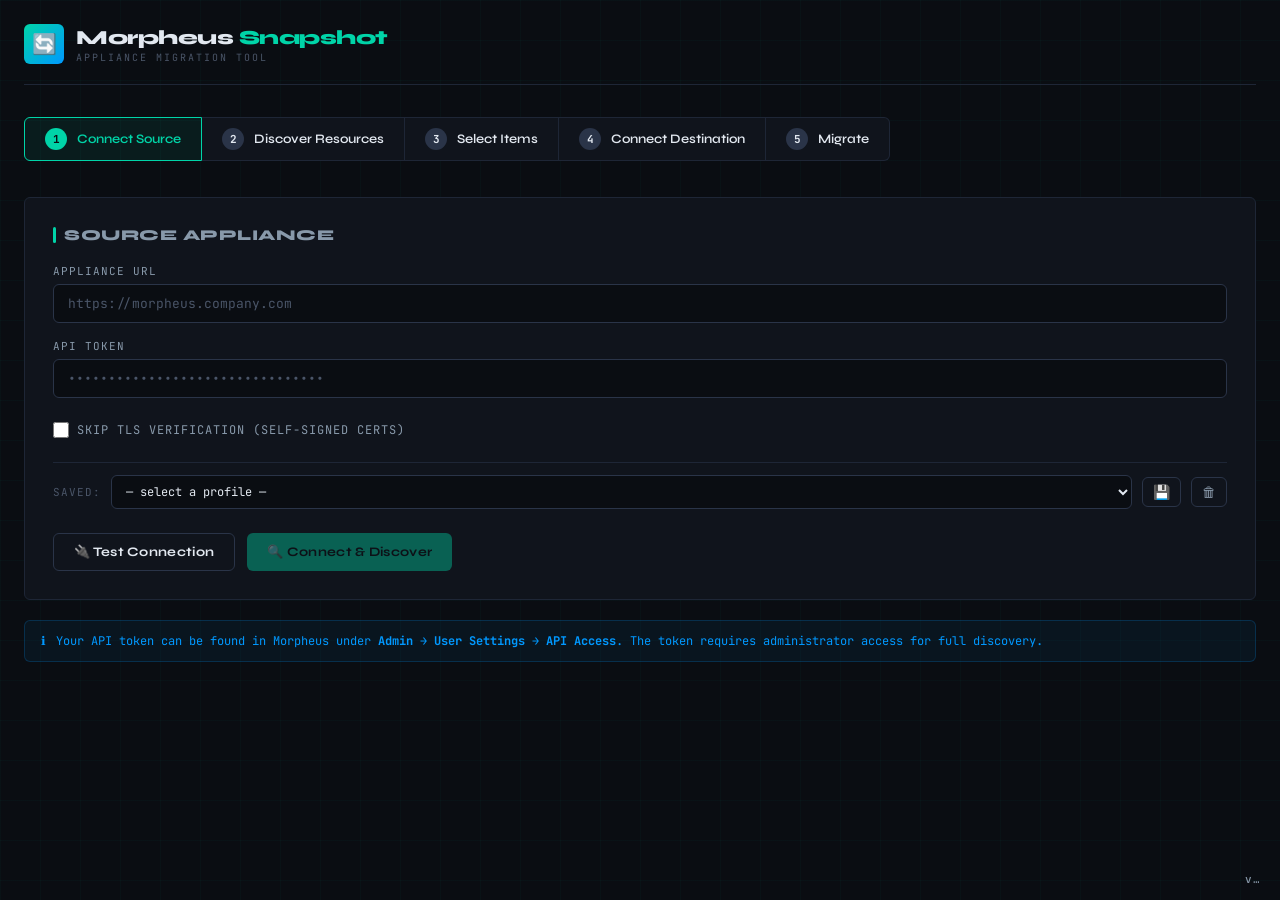
==== commit 2c98764c: "feat(migrate): automation, forms, UI version, HTTP debug - Add library automation migration: tasks, " ====
--- a/cmd/server/web/static/index.html
+++ b/cmd/server/web/static/index.html
@@ -109,6 +109,25 @@
     border-radius: 20px;
   }
 
+  .app-footer {
+    position: fixed;
+    z-index: 20;
+    bottom: 0;
+    right: 0;
+    padding: 10px 20px 14px;
+    font-family: 'JetBrains Mono', monospace;
+    font-size: 11px;
+    font-weight: 500;
+    color: var(--text3);
+    letter-spacing: 0.04em;
+    pointer-events: none;
+    user-select: none;
+  }
+
+  .app-footer .app-version {
+    color: var(--text2);
+  }
+
   /* Steps */
   .steps {
     display: flex;
@@ -368,8 +387,15 @@
   /* Stats bar */
   .stats-bar {
     display: flex;
+    flex-wrap: wrap;
     gap: 2px;
     margin-bottom: 24px;
+  }
+
+  .stats-bar.migration-stats .stat-chip {
+    flex: 1 1 82px;
+    min-width: 78px;
+    max-width: 120px;
   }
 
   .stat-chip {
@@ -469,6 +495,17 @@
     overflow: hidden;
   }
 
+  .category-parent-header {
+    margin: 16px 0 8px;
+    padding: 4px 8px;
+    border-left: 3px solid var(--accent2);
+    color: var(--text2);
+    font-family: 'JetBrains Mono', monospace;
+    font-size: 11px;
+    text-transform: uppercase;
+    letter-spacing: 0.08em;
+  }
+
   .category-header {
     display: flex;
     align-items: center;
@@ -641,9 +678,24 @@
   .result-icon.success { background: rgba(34, 197, 94, 0.15); color: var(--success); }
   .result-icon.error { background: rgba(239, 68, 68, 0.15); color: var(--error); }
   .result-icon.skipped { background: rgba(245, 158, 11, 0.15); color: var(--warn); }
+  .result-icon.blocked { background: rgba(168, 85, 247, 0.15); color: #a855f7; }
+  .result-icon.partial { background: rgba(251, 146, 60, 0.15); color: #fb923c; }
 
   .result-name { flex: 1; overflow: hidden; text-overflow: ellipsis; white-space: nowrap; }
   .result-type { color: var(--text3); }
+
+  .result-outcome {
+    font-size: 10px;
+    font-weight: 700;
+    text-transform: uppercase;
+    letter-spacing: 0.04em;
+    padding: 2px 6px;
+    border-radius: 3px;
+    border: 1px solid var(--border);
+    flex-shrink: 0;
+  }
+  .result-outcome.updated { color: #a5b4fc; border-color: rgba(129, 140, 232, 0.35); }
+  .result-outcome.created { color: #7dd3fc; border-color: rgba(56, 189, 248, 0.35); }
   .result-msg { color: var(--text2); font-size: 11px; max-width: 300px; overflow: hidden; text-overflow: ellipsis; }
 
   /* Progress bar */
@@ -819,7 +871,6 @@
         <div class="logo-sub">Appliance Migration Tool</div>
       </div>
     </div>
-    <div class="badge" id="appVersion">v1.0.0</div>
   </header>
 
   <!-- Steps -->
@@ -889,6 +940,13 @@
           🔍 Connect & Discover
         </button>
       </div>
+
+      <div id="sessionRestoreBanner" class="alert warn hidden" style="margin-top:16px;flex-wrap:wrap;">
+        <span>💾</span>
+        <span style="flex:1">A discovery session was saved in this browser tab. You can restore it without calling the API again.</span>
+        <button type="button" class="btn btn-primary" style="margin-left:8px;" onclick="restoreDiscoverySession()">Restore</button>
+        <button type="button" class="btn btn-secondary" onclick="clearDiscoverySession()">Discard</button>
+      </div>
     </div>
 
     <div class="alert info">
@@ -914,6 +972,25 @@
   <!-- VIEW 3: Select items -->
   <div id="view-select" class="hidden">
     <div id="discoveryErrors" class="hidden"></div>
+
+    <div class="panel" style="margin-bottom:16px;">
+      <div class="panel-title" style="font-size:14px;">Discovery backup</div>
+      <p style="font-size:12px;color:var(--text3);margin:0 0 12px;line-height:1.5;">
+        Keep a copy in <strong>this tab</strong> (session storage, includes your token until the tab closes) or on <strong>disk</strong> (JSON file; token is not written to the file). “Save to folder” uses the browser folder picker (Chromium / Chrome / Edge over HTTPS) and creates the subfolder you name if it does not exist.
+      </p>
+      <label class="checkbox-label" style="display:block;margin-bottom:12px;">
+        <input type="checkbox" id="persistDiscoverySession" onchange="onPersistDiscoveryToggle()" />
+        Remember discovery, source URL, token, and checkbox selections in this browser tab
+      </label>
+      <div style="display:flex;flex-wrap:wrap;gap:8px;align-items:center;">
+        <label style="font-size:12px;color:var(--text2);">Subfolder to create inside the folder you pick:</label>
+        <input type="text" id="discoveryFolderName" value="morpheus-snapshot-discovery" style="max-width:240px;padding:6px 10px;font-family:'JetBrains Mono',monospace;font-size:12px;border:1px solid var(--border);border-radius:4px;background:var(--surface);" />
+        <button type="button" class="btn btn-secondary" onclick="discoverySaveToFolder()">📁 Save to folder…</button>
+        <button type="button" class="btn btn-secondary" onclick="discoveryDownloadJSON()">⬇ Download JSON</button>
+        <button type="button" class="btn btn-secondary" onclick="document.getElementById('discoveryFileInput').click()">📂 Load from file…</button>
+        <input type="file" id="discoveryFileInput" accept=".json,application/json" style="display:none" onchange="discoveryLoadFromFile(event)" />
+      </div>
+    </div>
 
     <!-- Stats -->
     <div class="stats-bar" id="statsBar"></div>
@@ -972,6 +1049,12 @@
             Skip TLS Verification
           </label>
         </div>
+        <div class="form-group full">
+          <label class="checkbox-label">
+            <input type="checkbox" id="httpDebug" />
+            Log outgoing HTTP to snapshot server (stderr) — use when debugging migration API calls
+          </label>
+        </div>
       </div>
 
       <div id="dstStatus" class="hidden"></div>
@@ -1020,10 +1103,18 @@
       </div>
 
       <div id="migrationDone" class="hidden">
-        <div class="stats-bar" style="margin-bottom:16px;">
+        <div class="stats-bar migration-stats" style="margin-bottom:16px;">
           <div class="stat-chip">
             <div class="stat-num" id="resSuccess" style="color: var(--success);">0</div>
             <div class="stat-label">Succeeded</div>
+          </div>
+          <div class="stat-chip">
+            <div class="stat-num" id="resCreated" style="color:#38bdf8;">0</div>
+            <div class="stat-label">Created</div>
+          </div>
+          <div class="stat-chip">
+            <div class="stat-num" id="resUpdated" style="color:#818cf8;">0</div>
+            <div class="stat-label">Updated</div>
           </div>
           <div class="stat-chip">
             <div class="stat-num" id="resFailed" style="color: var(--error);">0</div>
@@ -1033,18 +1124,29 @@
             <div class="stat-num" id="resSkipped" style="color: var(--warn);">0</div>
             <div class="stat-label">Skipped</div>
           </div>
+          <div class="stat-chip">
+            <div class="stat-num" id="resBlocked" style="color: #a855f7;">0</div>
+            <div class="stat-label">Blocked</div>
+          </div>
+          <div class="stat-chip">
+            <div class="stat-num" id="resPartial" style="color: #fb923c;">0</div>
+            <div class="stat-label">Partial</div>
+          </div>
         </div>
 
         <div class="tabs">
           <div class="tab active" onclick="showResultTab('all', this)">All</div>
           <div class="tab" onclick="showResultTab('success', this)">✅ Success</div>
           <div class="tab" onclick="showResultTab('error', this)">❌ Failed</div>
+          <div class="tab" onclick="showResultTab('blocked', this)">⏸ Blocked</div>
+          <div class="tab" onclick="showResultTab('partial', this)">◐ Partial</div>
           <div class="tab" onclick="showResultTab('skipped', this)">⚠ Skipped</div>
         </div>
 
         <div id="resultRows"></div>
 
         <div class="btn-row" style="margin-top: 24px;">
+          <button class="btn btn-secondary" onclick="backToDiscoveredResources()">← Back to discovered resources</button>
           <button class="btn btn-secondary" onclick="location.reload()">↺ Start Over</button>
           <button class="btn btn-primary" onclick="exportResults()">⬇ Export Results JSON</button>
         </div>
@@ -1053,6 +1155,10 @@
   </div>
 
 </div><!-- .app -->
+
+<footer class="app-footer" role="contentinfo" aria-label="Application version">
+  <span id="appVersion" class="app-version">v…</span>
+</footer>
 
 <script>
 // ─── State ───────────────────────────────────────────────────────────────────
@@ -1162,6 +1268,7 @@
     progEl.style.width = '100%';
     msgEl.textContent = `Discovery complete — ${res.total} items found across ${res.categories.length} categories`;
     state.discovery = res;
+    maybePersistSession();
 
     setTimeout(() => {
       setStep(3);
@@ -1182,6 +1289,7 @@
   cloud:'☁', integration:'🔌', network:'🌐', 'network pool':'🌐', 'network domain':'🌐',
   instance:'💻', 'virtual image':'💿', 'instance type':'📦', layout:'📐', 'node type':'🧩',
   'catalog item':'🛒', blueprint:'📋', app:'🖥', task:'⚙', workflow:'🔄',
+  library:'📚', automation:'⚙', options:'🧰', input:'⌨', 'option list':'📋', form:'📝',
   tenant:'🏢', role:'🎭', user:'👤', policy:'🔒', group:'👥',
   credential:'🔑', storage:'🗄', monitor:'📊', alert:'🔔', cluster:'🌀', cypher:'🔐'
 };
@@ -1192,6 +1300,16 @@
     if (k.includes(key)) return ico;
   }
   return '📁';
+}
+
+function parentPathLabel(cat) {
+  return (cat.parentPath || '').trim();
+}
+
+function categoryDisplayLabel(cat) {
+  const parent = parentPathLabel(cat);
+  if (!parent) return cat.name;
+  return `${parent} / ${cat.name}`;
 }
 
 function renderDiscovery() {
@@ -1217,7 +1335,7 @@
   const filterDiv = document.getElementById('categoryFilters');
   filterDiv.innerHTML = `<button class="filter-btn active" onclick="setCategoryFilter('ALL', this)">All</button>`;
   d.categories.forEach(cat => {
-    filterDiv.innerHTML += `<button class="filter-btn" onclick="setCategoryFilter('${cat.name}', this)">${catIcon(cat.name)} ${cat.name} <span style="color:var(--text3)">(${cat.items.length})</span></button>`;
+    filterDiv.innerHTML += `<button class="filter-btn" onclick="setCategoryFilter('${cat.name}', this)">${catIcon(cat.name)} ${categoryDisplayLabel(cat)} <span style="color:var(--text3)">(${cat.items.length})</span></button>`;
   });
 
   renderCategories();
@@ -1231,70 +1349,80 @@
   container.innerHTML = '';
 
   let totalVisible = 0;
-
+  const visibleByParent = {};
   d.categories.forEach(cat => {
     if (filter !== 'ALL' && cat.name !== filter) return;
-
     const filtered = cat.items.filter(item =>
       !search || item.name.toLowerCase().includes(search) || (item.subType||'').toLowerCase().includes(search)
     );
-
     if (!filtered.length) return;
-    totalVisible += filtered.length;
-
-    const selectedInCat = filtered.filter(i => state.selected.has(`${cat.name}:${i.id}`)).length;
-    const allSelected = selectedInCat === filtered.length;
-
-    const group = document.createElement('div');
-    group.className = 'category-group';
-    group.id = `cat-${cat.name.replace(/\s+/g,'_')}`;
-
-    const header = document.createElement('div');
-    header.className = 'category-header' + (selectedInCat > 0 ? ' has-selected' : '');
-    header.innerHTML = `
-      <input type="checkbox" class="cat-check" id="catck-${cat.name}" ${allSelected && filtered.length ? 'checked' : ''} ${filtered.length&&selectedInCat&&!allSelected?'indeterminate':''}
-        onclick="toggleCategory(event, '${cat.name}', ${JSON.stringify(filtered.map(i=>i.id)).replace(/"/g,"'")})">
-      <span class="cat-icon">${catIcon(cat.name)}</span>
-      <span class="cat-name">${cat.name}</span>
-      ${selectedInCat ? `<span class="cat-selected-count">${selectedInCat} selected</span>` : ''}
-      <span class="cat-count">${filtered.length} item${filtered.length!==1?'s':''}</span>
-      <span class="cat-chevron open">▶</span>
-    `;
-
-    // set indeterminate
-    if (selectedInCat > 0 && !allSelected) {
-      setTimeout(() => {
-        const ck = document.getElementById(`catck-${cat.name}`);
-        if (ck) ck.indeterminate = true;
-      }, 0);
-    }
-
-    const list = document.createElement('div');
-    list.className = 'item-list open';
-
-    filtered.forEach(item => {
-      const checked = state.selected.has(`${cat.name}:${item.id}`);
-      const row = document.createElement('div');
-      row.className = 'item-row';
-      row.innerHTML = `
-        <input type="checkbox" class="item-check" ${checked ? 'checked' : ''}
-          onchange="toggleItem('${cat.name}', ${item.id}, this.checked)">
-        <span class="item-name" title="${item.name}">${item.name || '<unnamed>'}</span>
-        ${item.subType ? `<span class="item-subtype">${item.subType}</span>` : ''}
-        <span class="item-id">#${item.id}</span>
+    const parent = parentPathLabel(cat) || 'Other';
+    if (!visibleByParent[parent]) visibleByParent[parent] = [];
+    visibleByParent[parent].push({cat, filtered});
+  });
+
+  Object.keys(visibleByParent).sort().forEach(parent => {
+    const parentHeader = document.createElement('div');
+    parentHeader.className = 'category-parent-header';
+    parentHeader.textContent = `${catIcon(parent)} ${parent}`;
+    container.appendChild(parentHeader);
+
+    visibleByParent[parent].forEach(({cat, filtered}) => {
+      totalVisible += filtered.length;
+
+      const selectedInCat = filtered.filter(i => state.selected.has(`${cat.name}:${i.id}`)).length;
+      const allSelected = selectedInCat === filtered.length;
+
+      const group = document.createElement('div');
+      group.className = 'category-group';
+      group.id = `cat-${cat.name.replace(/\s+/g,'_')}`;
+
+      const header = document.createElement('div');
+      header.className = 'category-header' + (selectedInCat > 0 ? ' has-selected' : '');
+      header.innerHTML = `
+        <input type="checkbox" class="cat-check" id="catck-${cat.name}" ${allSelected && filtered.length ? 'checked' : ''} ${filtered.length&&selectedInCat&&!allSelected?'indeterminate':''}
+          onclick="toggleCategory(event, '${cat.name}', ${JSON.stringify(filtered.map(i=>i.id)).replace(/"/g,"'")})">
+        <span class="cat-icon">${catIcon(cat.name)}</span>
+        <span class="cat-name">${cat.name}</span>
+        ${selectedInCat ? `<span class="cat-selected-count">${selectedInCat} selected</span>` : ''}
+        <span class="cat-count">${filtered.length} item${filtered.length!==1?'s':''}</span>
+        <span class="cat-chevron open">▶</span>
       `;
-      list.appendChild(row);
+
+      if (selectedInCat > 0 && !allSelected) {
+        setTimeout(() => {
+          const ck = document.getElementById(`catck-${cat.name}`);
+          if (ck) ck.indeterminate = true;
+        }, 0);
+      }
+
+      const list = document.createElement('div');
+      list.className = 'item-list open';
+
+      filtered.forEach(item => {
+        const checked = state.selected.has(`${cat.name}:${item.id}`);
+        const row = document.createElement('div');
+        row.className = 'item-row';
+        row.innerHTML = `
+          <input type="checkbox" class="item-check" ${checked ? 'checked' : ''}
+            onchange="toggleItem('${cat.name}', ${item.id}, this.checked)">
+          <span class="item-name" title="${item.name}">${item.name || '<unnamed>'}</span>
+          ${item.subType ? `<span class="item-subtype">${item.subType}</span>` : ''}
+          <span class="item-id">#${item.id}</span>
+        `;
+        list.appendChild(row);
+      });
+
+      header.addEventListener('click', (e) => {
+        if (e.target.type === 'checkbox') return;
+        list.classList.toggle('open');
+        header.querySelector('.cat-chevron').classList.toggle('open');
+      });
+
+      group.appendChild(header);
+      group.appendChild(list);
+      container.appendChild(group);
     });
-
-    header.addEventListener('click', (e) => {
-      if (e.target.type === 'checkbox') return;
-      list.classList.toggle('open');
-      header.querySelector('.cat-chevron').classList.toggle('open');
-    });
-
-    group.appendChild(header);
-    group.appendChild(list);
-    container.appendChild(group);
   });
 
   document.getElementById('visibleCount').textContent = `${totalVisible} items visible`;
@@ -1316,6 +1444,7 @@
   else state.selected.delete(key);
   updateSelCount();
   renderCategories();
+  maybePersistSession();
 }
 
 function toggleCategory(e, catName, ids) {
@@ -1327,6 +1456,7 @@
   });
   updateSelCount();
   renderCategories();
+  maybePersistSession();
 }
 
 function selectAll() {
@@ -1338,11 +1468,13 @@
       .forEach(i => state.selected.add(`${cat.name}:${i.id}`));
   });
   renderCategories();
+  maybePersistSession();
 }
 
 function deselectAll() {
   state.selected.clear();
   renderCategories();
+  maybePersistSession();
 }
 
 function updateSelCount() {
@@ -1444,7 +1576,8 @@
     const res = await api('/api/migrate', 'POST', {
       source: {url: state.srcUrl, token: state.srcToken, skipTls: state.srcSkipTLS},
       destination: {url: dstUrl, token: dstToken, skipTls: dstSkipTLS},
-      items
+      items,
+      httpDebug: document.getElementById('httpDebug').checked
     });
 
     state.allResults = res.results;
@@ -1455,6 +1588,10 @@
     document.getElementById('resSuccess').textContent = res.success;
     document.getElementById('resFailed').textContent = res.failed;
     document.getElementById('resSkipped').textContent = skipped;
+    document.getElementById('resBlocked').textContent = res.blocked != null ? res.blocked : 0;
+    document.getElementById('resPartial').textContent = res.partial != null ? res.partial : 0;
+    document.getElementById('resCreated').textContent = res.created != null ? res.created : 0;
+    document.getElementById('resUpdated').textContent = res.updated != null ? res.updated : 0;
 
     renderResultRows('all');
   } catch(e) {
@@ -1464,7 +1601,7 @@
 
 function renderResultRows(filter) {
   const rows = filter === 'all' ? state.allResults : state.allResults.filter(r => r.status === filter);
-  const icons = {success: '✓', error: '✗', skipped: '~'};
+  const icons = {success: '✓', error: '✗', skipped: '~', blocked: '!', partial: '◐'};
   document.getElementById('resultRows').innerHTML = rows.length === 0
     ? '<div class="empty" style="padding:30px"><p>No items in this category</p></div>'
     : rows.map(r => `
@@ -1472,6 +1609,7 @@
         <div class="result-icon ${r.status}">${icons[r.status]||'?'}</div>
         <span class="result-name">${r.name}</span>
         <span class="result-type">${r.type}</span>
+        ${r.outcome ? `<span class="result-outcome ${r.outcome}">${r.outcome}</span>` : ''}
         ${r.message ? `<span class="result-msg">${r.message}</span>` : ''}
       </div>`).join('');
 }
@@ -1480,6 +1618,16 @@
   document.querySelectorAll('.tab').forEach(t => t.classList.remove('active'));
   tab.classList.add('active');
   renderResultRows(filter);
+}
+
+function backToDiscoveredResources() {
+  if (!state.discovery || !state.discovery.categories) {
+    alert('Discovery is not available in memory. Use Start Over to connect and discover again.');
+    return;
+  }
+  setStep(3);
+  showView('view-select');
+  renderDiscovery();
 }
 
 function exportResults() {
@@ -1493,6 +1641,173 @@
   a.download = `morpheus-migration-${Date.now()}.json`;
   a.click();
 }
+
+// ─── Discovery session & disk backup ─────────────────────────────────────────
+const SESSION_KEY = 'morpheus_snapshot_session_v1';
+
+function buildDiscoveryExportObject() {
+  return {
+    exportVersion: 1,
+    exportedAt: new Date().toISOString(),
+    sourceUrl: state.srcUrl,
+    sourceSkipTLS: state.srcSkipTLS,
+    selectedKeys: [...state.selected],
+    discovery: state.discovery
+  };
+}
+
+function persistSessionToStorage() {
+  const cb = document.getElementById('persistDiscoverySession');
+  if (!cb || !cb.checked || !state.discovery) return;
+  const payload = {
+    v: 1,
+    discovery: state.discovery,
+    srcUrl: state.srcUrl,
+    srcToken: state.srcToken,
+    srcSkipTLS: state.srcSkipTLS,
+    selected: [...state.selected]
+  };
+  try {
+    sessionStorage.setItem(SESSION_KEY, JSON.stringify(payload));
+  } catch (e) {
+    console.warn('sessionStorage save failed', e);
+  }
+}
+
+function maybePersistSession() {
+  const cb = document.getElementById('persistDiscoverySession');
+  if (cb && cb.checked) persistSessionToStorage();
+}
+
+function onPersistDiscoveryToggle() {
+  const cb = document.getElementById('persistDiscoverySession');
+  if (!cb.checked) {
+    sessionStorage.removeItem(SESSION_KEY);
+    updateSessionRestoreBanner();
+    return;
+  }
+  persistSessionToStorage();
+}
+
+function updateSessionRestoreBanner() {
+  const el = document.getElementById('sessionRestoreBanner');
+  if (!el) return;
+  if (sessionStorage.getItem(SESSION_KEY)) el.classList.remove('hidden');
+  else el.classList.add('hidden');
+}
+
+function clearDiscoverySession() {
+  sessionStorage.removeItem(SESSION_KEY);
+  const cb = document.getElementById('persistDiscoverySession');
+  if (cb) cb.checked = false;
+  updateSessionRestoreBanner();
+}
+
+function restoreDiscoverySession() {
+  const raw = sessionStorage.getItem(SESSION_KEY);
+  if (!raw) return alert('No saved session in this tab.');
+  let data;
+  try { data = JSON.parse(raw); } catch (e) { return alert('Invalid saved session data.'); }
+  if (!data.discovery || !data.discovery.categories) return alert('Invalid discovery in saved session.');
+  state.discovery = data.discovery;
+  state.srcUrl = data.srcUrl || '';
+  state.srcToken = data.srcToken || '';
+  state.srcSkipTLS = !!data.srcSkipTLS;
+  state.selected = new Set(Array.isArray(data.selected) ? data.selected : []);
+  document.getElementById('srcUrl').value = state.srcUrl;
+  document.getElementById('srcToken').value = state.srcToken;
+  document.getElementById('srcSkipTLS').checked = state.srcSkipTLS;
+  const cb = document.getElementById('persistDiscoverySession');
+  if (cb) cb.checked = true;
+  document.getElementById('btnDiscover').disabled = false;
+  setStep(3);
+  showView('view-select');
+  renderDiscovery();
+  updateSessionRestoreBanner();
+}
+
+function discoveryDownloadJSON() {
+  if (!state.discovery) return alert('Run discovery first.');
+  const blob = new Blob([JSON.stringify(buildDiscoveryExportObject(), null, 2)], { type: 'application/json' });
+  const a = document.createElement('a');
+  a.href = URL.createObjectURL(blob);
+  a.download = `morpheus-discovery-${Date.now()}.json`;
+  a.click();
+  URL.revokeObjectURL(a.href);
+}
+
+async function discoverySaveToFolder() {
+  if (!state.discovery) return alert('Run discovery first.');
+  const name = (document.getElementById('discoveryFolderName').value || 'morpheus-snapshot-discovery').trim()
+    .replace(/[^\w.\-]/g, '_') || 'morpheus-snapshot-discovery';
+  const json = JSON.stringify(buildDiscoveryExportObject(), null, 2);
+  if (!window.showDirectoryPicker) {
+    if (!confirm('This browser does not support choosing a folder. Download a JSON file instead?')) return;
+    discoveryDownloadJSON();
+    return;
+  }
+  try {
+    const dir = await window.showDirectoryPicker({ mode: 'readwrite' });
+    const sub = await dir.getDirectoryHandle(name, { create: true });
+    const fh = await sub.getFileHandle('discovery.json', { create: true });
+    const w = await fh.createWritable();
+    await w.write(new TextEncoder().encode(json));
+    await w.close();
+    alert('Saved: ' + name + '/discovery.json');
+  } catch (e) {
+    if (e && e.name === 'AbortError') return;
+    alert('Could not save to folder: ' + (e && e.message ? e.message : String(e)));
+  }
+}
+
+function discoveryLoadFromFile(ev) {
+  const f = ev.target.files && ev.target.files[0];
+  if (ev.target) ev.target.value = '';
+  if (!f) return;
+  const reader = new FileReader();
+  reader.onload = () => {
+    try {
+      const o = JSON.parse(reader.result);
+      const disc = o.discovery;
+      if (!disc || !disc.categories) throw new Error('File must contain a "discovery" object from this tool.');
+      state.discovery = disc;
+      state.srcUrl = o.sourceUrl || document.getElementById('srcUrl').value || '';
+      state.srcSkipTLS = !!o.sourceSkipTLS;
+      if (Array.isArray(o.selectedKeys)) state.selected = new Set(o.selectedKeys);
+      document.getElementById('srcUrl').value = state.srcUrl;
+      document.getElementById('srcSkipTLS').checked = state.srcSkipTLS;
+      document.getElementById('btnDiscover').disabled = false;
+      setStep(3);
+      showView('view-select');
+      renderDiscovery();
+      alert('Discovery loaded from file. Enter your API token on the source step if this export did not include one.');
+    } catch (err) {
+      alert('Could not load file: ' + err.message);
+    }
+  };
+  reader.readAsText(f);
+}
+
+document.addEventListener('DOMContentLoaded', () => {
+  updateSessionRestoreBanner();
+  loadAppVersion();
+});
+
+async function loadAppVersion() {
+  const el = document.getElementById('appVersion');
+  if (!el) return;
+  try {
+    const r = await fetch('/api/version');
+    if (!r.ok) return;
+    const d = await r.json();
+    if (!d || d.version == null || String(d.version).trim() === '') return;
+    const v = String(d.version).trim();
+    el.textContent = v.startsWith('v') ? v : 'v' + v;
+  } catch (_) {
+    /* leave placeholder */
+  }
+}
+
 // ─── Profiles ─────────────────────────────────────────────────────────────────
 let profilesCache = [];
 
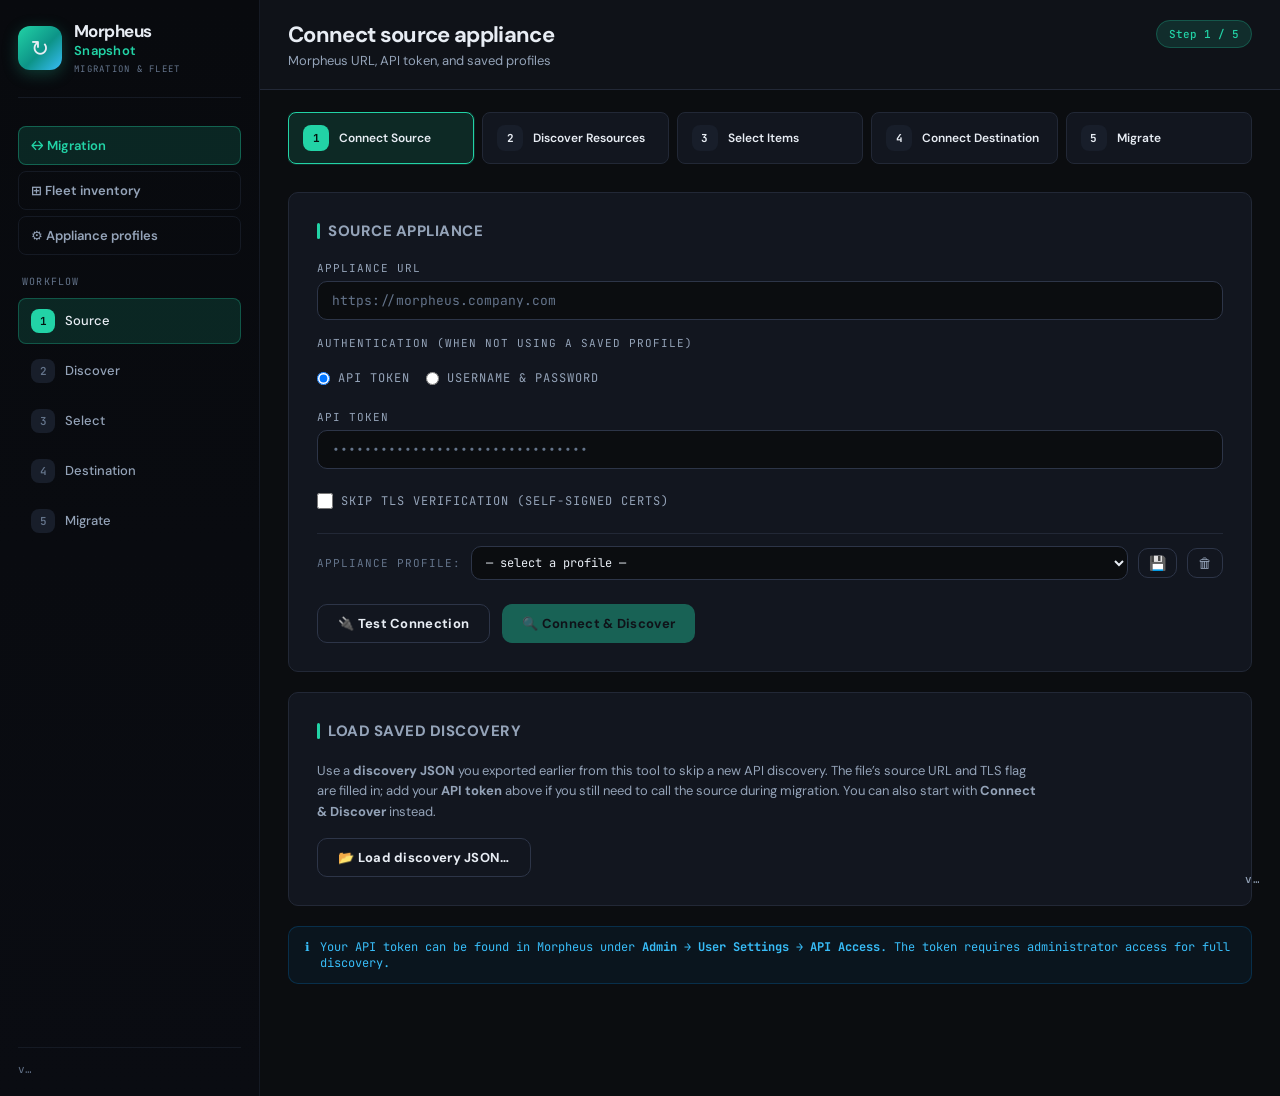
==== commit d17acdbd: "feat: PostgreSQL persistence, fleet UI, and dependency-aware migration (v1.0.2) Add JSONB-backed sto" ====
--- a/cmd/server/web/static/index.html
+++ b/cmd/server/web/static/index.html
@@ -5,98 +5,805 @@
 <meta name="viewport" content="width=device-width, initial-scale=1.0">
 <title>Morpheus Snapshot</title>
 <style>
-  @import url('https://fonts.googleapis.com/css2?family=JetBrains+Mono:wght@400;500;700&family=Syne:wght@400;600;800&display=swap');
+  @import url('https://fonts.googleapis.com/css2?family=DM+Sans:ital,opsz,wght@0,9..40,400;0,9..40,500;0,9..40,600;0,9..40,700;1,9..40,400&family=JetBrains+Mono:wght@400;500;600&display=swap');
 
   :root {
-    --bg: #0a0d12;
-    --surface: #10141c;
-    --surface2: #161c28;
-    --border: #1e2636;
-    --border2: #2a3448;
-    --accent: #00d4a8;
-    --accent2: #0099ff;
-    --accent3: #ff6b35;
-    --text: #e2e8f0;
-    --text2: #8899aa;
-    --text3: #4a5568;
-    --success: #22c55e;
-    --error: #ef4444;
-    --warn: #f59e0b;
-    --radius: 6px;
+    --bg: #0b0d10;
+    --bg-elevated: #0f1218;
+    --surface: #12161f;
+    --surface2: #181e2a;
+    --sidebar-bg: #080a0e;
+    --sidebar-border: #151a24;
+    --border: #222836;
+    --border2: #2d3548;
+    --accent: #22d3a6;
+    --accent-dim: rgba(34, 211, 166, 0.14);
+    --accent2: #38bdf8;
+    --accent3: #f97316;
+    --text: #e8edf4;
+    --text2: #94a3b8;
+    --text3: #64748b;
+    --success: #34d399;
+    --error: #f87171;
+    --warn: #fbbf24;
+    --radius: 10px;
+    --radius-sm: 8px;
+    --shadow: 0 4px 24px rgba(0, 0, 0, 0.35);
+    --font-ui: 'DM Sans', system-ui, sans-serif;
+    --font-mono: 'JetBrains Mono', ui-monospace, monospace;
   }
 
   * { box-sizing: border-box; margin: 0; padding: 0; }
 
+  html { height: 100%; }
+
   body {
-    font-family: 'Syne', sans-serif;
+    font-family: var(--font-ui);
     background: var(--bg);
     color: var(--text);
-    min-height: 100vh;
+    min-height: 100%;
     overflow-x: hidden;
   }
 
-  /* Grid background */
   body::before {
     content: '';
     position: fixed;
     inset: 0;
-    background-image:
-      linear-gradient(rgba(0, 212, 168, 0.03) 1px, transparent 1px),
-      linear-gradient(90deg, rgba(0, 212, 168, 0.03) 1px, transparent 1px);
-    background-size: 40px 40px;
+    background:
+      radial-gradient(ellipse 80% 50% at 100% -10%, rgba(34, 211, 166, 0.08), transparent),
+      radial-gradient(ellipse 60% 40% at 0% 100%, rgba(56, 189, 248, 0.06), transparent);
     pointer-events: none;
     z-index: 0;
   }
 
-  .app {
+  /* —— App shell: dark sidebar + main —— */
+  .app-shell {
     position: relative;
     z-index: 1;
-    max-width: 1280px;
-    margin: 0 auto;
-    padding: 0 24px 60px;
-  }
-
-  /* Header */
-  header {
     display: flex;
-    align-items: center;
-    justify-content: space-between;
-    padding: 24px 0 20px;
-    border-bottom: 1px solid var(--border);
-    margin-bottom: 32px;
-  }
-
-  .logo {
+    min-height: 100vh;
+  }
+
+  .sidebar {
+    width: 260px;
+    flex-shrink: 0;
+    background: linear-gradient(180deg, var(--sidebar-bg) 0%, #0a0c12 100%);
+    border-right: 1px solid var(--sidebar-border);
+    display: flex;
+    flex-direction: column;
+    padding: 22px 18px 20px;
+  }
+
+  .sidebar-brand {
     display: flex;
     align-items: center;
     gap: 12px;
-  }
-
-  .logo-icon {
-    width: 40px; height: 40px;
-    background: linear-gradient(135deg, var(--accent), var(--accent2));
-    border-radius: var(--radius);
-    display: flex; align-items: center; justify-content: center;
-    font-size: 20px;
-  }
-
-  .logo-text {
-    font-size: 20px;
-    font-weight: 800;
-    letter-spacing: -0.5px;
-  }
-
-  .logo-text span {
+    margin-bottom: 28px;
+    padding-bottom: 22px;
+    border-bottom: 1px solid var(--sidebar-border);
+  }
+
+  .sidebar-logo {
+    width: 44px;
+    height: 44px;
+    border-radius: 12px;
+    background: linear-gradient(135deg, var(--accent), #0d9488 55%, var(--accent2));
+    display: flex;
+    align-items: center;
+    justify-content: center;
+    font-size: 22px;
+    box-shadow: 0 4px 16px rgba(34, 211, 166, 0.25);
+  }
+
+  .sidebar-title {
+    display: block;
+    font-size: 17px;
+    font-weight: 700;
+    letter-spacing: -0.03em;
+    line-height: 1.15;
+  }
+
+  .sidebar-accent {
+    display: block;
+    font-size: 13px;
+    font-weight: 600;
     color: var(--accent);
-  }
-
-  .logo-sub {
-    font-family: 'JetBrains Mono', monospace;
+    letter-spacing: 0.02em;
+  }
+
+  .sidebar-tagline {
+    display: block;
+    font-family: var(--font-mono);
+    font-size: 9px;
+    color: var(--text3);
+    text-transform: uppercase;
+    letter-spacing: 0.14em;
+    margin-top: 4px;
+  }
+
+  .sidebar-section-label {
+    font-family: var(--font-mono);
     font-size: 10px;
     color: var(--text3);
-    letter-spacing: 2px;
     text-transform: uppercase;
-    margin-top: 1px;
+    letter-spacing: 0.12em;
+    margin-bottom: 10px;
+    padding-left: 4px;
+  }
+
+  .sidebar-steps { display: flex; flex-direction: column; gap: 4px; }
+
+  .sidebar-step {
+    display: flex;
+    align-items: center;
+    gap: 10px;
+    padding: 10px 12px;
+    border-radius: var(--radius-sm);
+    font-size: 13px;
+    font-weight: 500;
+    color: var(--text2);
+    border: 1px solid transparent;
+    transition: background 0.15s, border-color 0.15s, color 0.15s;
+  }
+
+  .sidebar-step .sidx {
+    width: 24px;
+    height: 24px;
+    border-radius: 8px;
+    background: var(--surface2);
+    font-family: var(--font-mono);
+    font-size: 11px;
+    font-weight: 600;
+    display: flex;
+    align-items: center;
+    justify-content: center;
+    color: var(--text3);
+    flex-shrink: 0;
+  }
+
+  .sidebar-step.active {
+    background: var(--accent-dim);
+    border-color: rgba(34, 211, 166, 0.28);
+    color: var(--text);
+  }
+
+  .sidebar-step.active .sidx {
+    background: var(--accent);
+    color: #04120e;
+  }
+
+  .sidebar-step.done { color: var(--text); }
+  .sidebar-step.done .sidx {
+    background: rgba(52, 211, 153, 0.2);
+    color: var(--success);
+  }
+
+  .sidebar-mode-nav {
+    display: flex;
+    flex-direction: column;
+    gap: 6px;
+    margin-bottom: 20px;
+  }
+
+  .mode-btn {
+    width: 100%;
+    text-align: left;
+    padding: 10px 12px;
+    border-radius: var(--radius-sm);
+    border: 1px solid var(--sidebar-border);
+    background: transparent;
+    color: var(--text2);
+    font-family: var(--font-ui);
+    font-size: 13px;
+    font-weight: 600;
+    cursor: pointer;
+    transition: background 0.15s, border-color 0.15s, color 0.15s;
+  }
+
+  .mode-btn:hover { border-color: var(--border2); color: var(--text); }
+  .mode-btn.active {
+    background: var(--accent-dim);
+    border-color: rgba(34, 211, 166, 0.35);
+    color: var(--accent);
+  }
+
+  .fleet-grid {
+    display: grid;
+    grid-template-columns: repeat(auto-fill, minmax(320px, 1fr));
+    gap: 16px;
+    margin-top: 20px;
+  }
+
+  .fleet-card {
+    background: var(--surface);
+    border: 1px solid var(--border);
+    border-radius: var(--radius);
+    padding: 18px;
+    box-shadow: var(--shadow);
+  }
+
+  .fleet-card h3 {
+    font-size: 15px;
+    font-weight: 700;
+    margin-bottom: 6px;
+    word-break: break-all;
+  }
+
+  .fleet-card .meta {
+    font-family: var(--font-mono);
+    font-size: 11px;
+    color: var(--text3);
+    margin-bottom: 12px;
+  }
+
+  .health-pill {
+    display: inline-block;
+    font-size: 10px;
+    font-weight: 700;
+    text-transform: uppercase;
+    letter-spacing: 0.06em;
+    padding: 3px 8px;
+    border-radius: 4px;
+    margin-right: 6px;
+  }
+
+  .health-pill.ok { background: rgba(52, 211, 153, 0.15); color: var(--success); }
+  .health-pill.warn { background: rgba(251, 191, 36, 0.15); color: var(--warn); }
+  .health-pill.err { background: rgba(248, 113, 113, 0.15); color: var(--error); }
+
+  .appliance-table {
+    width: 100%;
+    border-collapse: collapse;
+    font-size: 13px;
+    margin-top: 12px;
+  }
+
+  .appliance-table th,
+  .appliance-table td {
+    text-align: left;
+    padding: 10px 12px;
+    border-bottom: 1px solid var(--border);
+  }
+
+  .appliance-table th {
+    font-family: var(--font-mono);
+    font-size: 10px;
+    text-transform: uppercase;
+    letter-spacing: 0.08em;
+    color: var(--text3);
+  }
+
+  .appliance-table tbody tr.clickable-row { cursor: pointer; transition: background 0.12s; }
+  .appliance-table tbody tr.clickable-row:hover { background: var(--surface2); }
+
+  .fleet-detail-back {
+    display: flex;
+    align-items: center;
+    gap: 12px;
+    margin-bottom: 18px;
+  }
+
+  .fleet-detail-header {
+    display: flex;
+    flex-wrap: wrap;
+    align-items: flex-start;
+    justify-content: space-between;
+    gap: 16px;
+    margin-bottom: 20px;
+  }
+
+  .fleet-detail-header h2 {
+    font-size: 22px;
+    font-weight: 800;
+    margin: 0 0 6px;
+  }
+
+  .fleet-detail-meta {
+    font-family: var(--font-mono);
+    font-size: 12px;
+    color: var(--text3);
+    line-height: 1.6;
+  }
+
+  .fleet-detail-stats {
+    display: flex;
+    flex-wrap: wrap;
+    gap: 10px;
+    margin-bottom: 20px;
+  }
+
+  .fleet-detail-section {
+    margin-top: 20px;
+  }
+
+  .fleet-detail-section h3 {
+    font-size: 13px;
+    font-weight: 700;
+    text-transform: uppercase;
+    letter-spacing: 0.06em;
+    color: var(--text2);
+    margin: 0 0 12px;
+    padding-bottom: 8px;
+    border-bottom: 1px solid var(--border);
+  }
+
+  .fleet-kv-grid {
+    display: grid;
+    grid-template-columns: repeat(auto-fill, minmax(200px, 1fr));
+    gap: 10px 16px;
+    margin-bottom: 12px;
+  }
+
+  .fleet-kv {
+    background: var(--surface2);
+    border: 1px solid var(--border);
+    border-radius: var(--radius-sm);
+    padding: 10px 12px;
+  }
+
+  .fleet-kv .k { font-size: 10px; text-transform: uppercase; letter-spacing: 0.06em; color: var(--text3); margin-bottom: 4px; }
+  .fleet-kv .v { font-size: 13px; font-weight: 600; word-break: break-word; }
+
+  .health-dash { display: grid; gap: 14px; }
+  .health-row-title {
+    font-size: 12px;
+    text-transform: uppercase;
+    letter-spacing: 0.06em;
+    color: var(--text2);
+    border-bottom: 1px solid var(--border);
+    padding-bottom: 6px;
+    margin-bottom: 2px;
+  }
+  .health-summary-row {
+    display: grid;
+    grid-template-columns: repeat(auto-fit, minmax(92px, 1fr));
+    gap: 8px;
+  }
+  .health-summary-item {
+    border: 1px solid var(--border);
+    background: var(--surface2);
+    border-radius: 8px;
+    padding: 8px;
+    text-align: center;
+  }
+  .health-summary-dot {
+    width: 12px;
+    height: 12px;
+    border-radius: 50%;
+    margin: 0 auto 6px;
+    border: 1px solid transparent;
+  }
+  .health-summary-dot.ok { background: #22c55e; }
+  .health-summary-dot.warn { background: #f59e0b; }
+  .health-summary-dot.err { background: #ef4444; }
+  .health-summary-dot.unknown { background: #64748b; }
+  .health-summary-label { font-size: 12px; color: var(--text2); }
+  .health-levels-row {
+    display: grid;
+    grid-template-columns: repeat(auto-fit, minmax(120px, 1fr));
+    gap: 8px;
+  }
+  .health-level {
+    border: 1px solid var(--border);
+    background: var(--surface2);
+    border-radius: 8px;
+    padding: 10px 8px;
+    text-align: center;
+  }
+  .health-gauge {
+    --p: 0;
+    --g: #22c55e;
+    width: 66px;
+    height: 66px;
+    margin: 0 auto 8px;
+    border-radius: 50%;
+    background: conic-gradient(var(--g) calc(var(--p) * 1%), #334155 0);
+    display: grid;
+    place-items: center;
+  }
+  .health-gauge::before {
+    content: "";
+    width: 52px;
+    height: 52px;
+    border-radius: 50%;
+    background: #0f172a;
+    border: 1px solid var(--border2);
+    display: block;
+  }
+  .health-gauge-val {
+    margin-top: -47px;
+    font-size: 15px;
+    font-weight: 700;
+    color: var(--text);
+    position: relative;
+    z-index: 1;
+  }
+  .health-level-label {
+    font-size: 11px;
+    text-transform: uppercase;
+    letter-spacing: 0.04em;
+    color: var(--text3);
+  }
+  .health-groups {
+    display: grid;
+    grid-template-columns: 1fr 1fr;
+    gap: 10px;
+  }
+  .health-group {
+    border: 1px solid var(--border);
+    background: var(--surface2);
+    border-radius: 8px;
+    padding: 10px 12px;
+  }
+  .health-group h4 {
+    margin: 0 0 8px;
+    font-size: 12px;
+    text-transform: uppercase;
+    letter-spacing: 0.06em;
+    color: var(--text2);
+  }
+  .health-lines {
+    display: grid;
+    grid-template-columns: 1fr 1fr;
+    gap: 6px 12px;
+  }
+  .health-line { font-size: 12px; color: var(--text2); }
+  @media (max-width: 920px) {
+    .health-groups { grid-template-columns: 1fr; }
+    .health-lines { grid-template-columns: 1fr; }
+  }
+
+  .fleet-json-block {
+    background: #0d1117;
+    border: 1px solid var(--border);
+    border-radius: var(--radius-sm);
+    padding: 12px;
+    font-family: var(--font-mono);
+    font-size: 11px;
+    color: var(--text2);
+    max-height: 280px;
+    overflow: auto;
+    white-space: pre-wrap;
+    word-break: break-word;
+  }
+
+  .fleet-detail-toolbar {
+    display: flex;
+    flex-wrap: wrap;
+    gap: 10px;
+    align-items: center;
+    margin-bottom: 14px;
+  }
+
+  .fleet-detail-toolbar input[type="search"] {
+    flex: 1;
+    min-width: 200px;
+    padding: 8px 12px;
+    border: 1px solid var(--border);
+    border-radius: var(--radius-sm);
+    background: var(--surface);
+    color: var(--text);
+    font-size: 13px;
+  }
+
+  .fleet-detail-filters {
+    display: flex;
+    flex-wrap: wrap;
+    gap: 6px;
+    margin-bottom: 14px;
+  }
+
+  .relation-graph-wrap {
+    margin-top: 14px;
+    border: 1px solid var(--border);
+    border-radius: var(--radius-sm);
+    background: #0b1220;
+    padding: 10px;
+    overflow: auto;
+  }
+  .relation-graph {
+    position: relative;
+    min-width: 760px;
+    min-height: 340px;
+  }
+  .relation-graph svg {
+    position: absolute;
+    inset: 0;
+    width: 100%;
+    height: 100%;
+  }
+  .relation-node {
+    position: absolute;
+    width: 180px;
+    min-height: 52px;
+    border: 1px solid var(--border2);
+    border-radius: 10px;
+    background: linear-gradient(180deg, #111a2d 0%, #0f172a 100%);
+    padding: 8px 10px;
+    box-shadow: 0 6px 18px rgba(0,0,0,.25);
+  }
+  .relation-node.clickable { cursor: pointer; transition: border-color .12s, transform .12s; }
+  .relation-node.clickable:hover { border-color: #5ea0ff; transform: translateY(-1px); }
+  .relation-node .n-title {
+    font-size: 12px;
+    font-weight: 700;
+    color: var(--text);
+    line-height: 1.3;
+    word-break: break-word;
+  }
+  .relation-node .n-sub {
+    font-size: 10px;
+    text-transform: uppercase;
+    letter-spacing: .06em;
+    color: var(--text3);
+    margin-top: 4px;
+  }
+
+  .sidebar-spacer { flex: 1; min-height: 16px; }
+
+  .sidebar-foot {
+    padding-top: 14px;
+    border-top: 1px solid var(--sidebar-border);
+    font-family: var(--font-mono);
+    font-size: 11px;
+    color: var(--text3);
+  }
+
+  .shell-main {
+    flex: 1;
+    min-width: 0;
+    display: flex;
+    flex-direction: column;
+    background: var(--bg);
+  }
+
+  .topbar {
+    display: flex;
+    align-items: flex-start;
+    justify-content: space-between;
+    gap: 20px;
+    padding: 22px 28px 18px;
+    background: var(--bg-elevated);
+    border-bottom: 1px solid var(--border);
+    flex-wrap: wrap;
+  }
+
+  .page-title {
+    font-size: 22px;
+    font-weight: 700;
+    letter-spacing: -0.03em;
+    line-height: 1.2;
+    margin-bottom: 4px;
+  }
+
+  .page-sub {
+    font-size: 13px;
+    color: var(--text2);
+    max-width: 560px;
+    line-height: 1.45;
+  }
+
+  .pill-step {
+    font-family: var(--font-mono);
+    font-size: 11px;
+    font-weight: 500;
+    color: var(--accent);
+    background: var(--accent-dim);
+    border: 1px solid rgba(34, 211, 166, 0.25);
+    padding: 6px 12px;
+    border-radius: 999px;
+    white-space: nowrap;
+  }
+
+  .content-scroll {
+    flex: 1;
+    overflow: auto;
+    padding: 22px 28px 100px;
+    max-width: 1320px;
+    width: 100%;
+    margin: 0 auto;
+  }
+
+  /* Steps as compact rail */
+  .steps {
+    display: flex;
+    align-items: stretch;
+    gap: 8px;
+    margin-bottom: 24px;
+    overflow-x: auto;
+    padding-bottom: 4px;
+  }
+
+  .step {
+    flex: 1;
+    min-width: 120px;
+    display: flex;
+    align-items: center;
+    gap: 10px;
+    padding: 12px 14px;
+    background: var(--surface);
+    border: 1px solid var(--border);
+    border-radius: var(--radius-sm);
+    cursor: default;
+    transition: border-color 0.2s, box-shadow 0.2s;
+    white-space: nowrap;
+  }
+
+  .step + .step { margin-left: 0; }
+
+  .step:first-child,
+  .step:last-child { border-radius: var(--radius-sm); }
+
+  .step.active {
+    border-color: var(--accent);
+    box-shadow: 0 0 0 1px rgba(34, 211, 166, 0.15);
+    background: var(--accent-dim);
+  }
+
+  .step.done {
+    border-color: rgba(52, 211, 153, 0.35);
+    background: rgba(52, 211, 153, 0.06);
+  }
+
+  .step-num {
+    width: 26px;
+    height: 26px;
+    border-radius: 8px;
+    background: var(--surface2);
+    display: flex;
+    align-items: center;
+    justify-content: center;
+    font-family: var(--font-mono);
+    font-size: 11px;
+    font-weight: 700;
+    flex-shrink: 0;
+  }
+
+  .step.active .step-num { background: var(--accent); color: #04120e; }
+  .step.done .step-num { background: rgba(52, 211, 153, 0.25); color: var(--success); }
+
+  .step-label { font-size: 12px; font-weight: 600; }
+
+  /* Dashboard widgets (select + results) */
+  .dash-grid {
+    display: grid;
+    grid-template-columns: 1.4fr 1fr 280px;
+    gap: 16px;
+    margin-bottom: 20px;
+  }
+
+  .dash-card {
+    background: var(--surface);
+    border: 1px solid var(--border);
+    border-radius: var(--radius);
+    padding: 18px 20px;
+    box-shadow: var(--shadow);
+  }
+
+  .dash-span-2 { grid-column: span 1; }
+
+  .dash-card-title {
+    font-size: 11px;
+    font-weight: 600;
+    text-transform: uppercase;
+    letter-spacing: 0.08em;
+    color: var(--text3);
+    margin-bottom: 14px;
+    font-family: var(--font-mono);
+  }
+
+  .chart-host {
+    min-height: 200px;
+    overflow: hidden;
+  }
+
+  .chart-host svg { width: 100%; height: auto; display: block; }
+
+  .bar-row {
+    display: grid;
+    grid-template-columns: 100px 1fr 36px;
+    align-items: center;
+    gap: 10px;
+    margin-bottom: 8px;
+    font-size: 11px;
+  }
+
+  .bar-name {
+    color: var(--text2);
+    overflow: hidden;
+    text-overflow: ellipsis;
+    white-space: nowrap;
+    font-family: var(--font-mono);
+  }
+
+  .bar-track {
+    height: 8px;
+    background: var(--bg);
+    border-radius: 4px;
+    overflow: hidden;
+  }
+
+  .bar-fill {
+    height: 100%;
+    border-radius: 4px;
+    background: linear-gradient(90deg, var(--accent), var(--accent2));
+    transition: width 0.4s ease;
+  }
+
+  .bar-count {
+    text-align: right;
+    font-family: var(--font-mono);
+    color: var(--accent);
+    font-weight: 600;
+  }
+
+  .overview-mini { display: flex; flex-direction: column; gap: 12px; }
+
+  .overview-row {
+    display: flex;
+    justify-content: space-between;
+    align-items: baseline;
+    padding-bottom: 10px;
+    border-bottom: 1px solid var(--border);
+  }
+
+  .overview-row:last-child { border-bottom: none; padding-bottom: 0; }
+
+  .ov-label { font-size: 12px; color: var(--text2); }
+  .ov-val { font-family: var(--font-mono); font-size: 20px; font-weight: 700; color: var(--accent); }
+
+  .donut-host {
+    display: flex;
+    flex-direction: column;
+    align-items: center;
+    justify-content: center;
+    gap: 8px;
+    min-height: 180px;
+  }
+
+  .donut-host svg { flex-shrink: 0; }
+
+  .donut-legend {
+    font-family: var(--font-mono);
+    font-size: 10px;
+    color: var(--text2);
+    text-align: center;
+    line-height: 1.5;
+  }
+
+  .results-chart-row {
+    display: grid;
+    grid-template-columns: 1fr 1fr;
+    gap: 16px;
+    margin-bottom: 20px;
+  }
+
+  @media (max-width: 1100px) {
+    .dash-grid { grid-template-columns: 1fr; }
+    .results-chart-row { grid-template-columns: 1fr; }
+  }
+
+  @media (max-width: 900px) {
+    .app-shell { flex-direction: column; }
+    .sidebar {
+      width: 100%;
+      flex-direction: row;
+      flex-wrap: wrap;
+      align-items: center;
+      gap: 12px;
+      padding: 16px;
+    }
+    .sidebar-brand { margin-bottom: 0; padding-bottom: 0; border-bottom: none; flex: 1; min-width: 200px; }
+    .sidebar-section-label { display: none; }
+    .sidebar-steps {
+      flex-direction: row;
+      flex-wrap: wrap;
+      width: 100%;
+      gap: 6px;
+    }
+    .sidebar-step { flex: 1; min-width: 100px; justify-content: center; }
+    .sidebar-spacer { display: none; }
+    .sidebar-foot { width: 100%; border-top: 1px solid var(--sidebar-border); padding-top: 10px; }
   }
 
   .badge {
@@ -128,61 +835,6 @@
     color: var(--text2);
   }
 
-  /* Steps */
-  .steps {
-    display: flex;
-    align-items: center;
-    gap: 0;
-    margin-bottom: 32px;
-    overflow-x: auto;
-    padding-bottom: 4px;
-  }
-
-  .step {
-    display: flex;
-    align-items: center;
-    gap: 10px;
-    padding: 10px 20px;
-    background: var(--surface);
-    border: 1px solid var(--border);
-    cursor: default;
-    transition: all 0.2s;
-    white-space: nowrap;
-  }
-
-  .step:first-child { border-radius: var(--radius) 0 0 var(--radius); }
-  .step:last-child { border-radius: 0 var(--radius) var(--radius) 0; }
-
-  .step + .step { border-left: none; }
-
-  .step.active {
-    background: rgba(0, 212, 168, 0.08);
-    border-color: var(--accent);
-    color: var(--accent);
-  }
-
-  .step.done {
-    background: rgba(34, 197, 94, 0.06);
-    border-color: rgba(34, 197, 94, 0.3);
-    color: var(--success);
-  }
-
-  .step-num {
-    width: 22px; height: 22px;
-    border-radius: 50%;
-    background: var(--border2);
-    display: flex; align-items: center; justify-content: center;
-    font-family: 'JetBrains Mono', monospace;
-    font-size: 11px;
-    font-weight: 700;
-    flex-shrink: 0;
-  }
-
-  .step.active .step-num { background: var(--accent); color: var(--bg); }
-  .step.done .step-num { background: var(--success); color: var(--bg); }
-
-  .step-label { font-size: 13px; font-weight: 600; }
-
   /* Panels */
   .panel {
     background: var(--surface);
@@ -228,7 +880,7 @@
   .form-group.full { grid-column: 1 / -1; }
 
   label {
-    font-family: 'JetBrains Mono', monospace;
+    font-family: var(--font-mono);
     font-size: 11px;
     color: var(--text2);
     letter-spacing: 1px;
@@ -277,7 +929,7 @@
     gap: 8px;
     padding: 10px 20px;
     border-radius: var(--radius);
-    font-family: 'Syne', sans-serif;
+    font-family: var(--font-ui);
     font-size: 13px;
     font-weight: 700;
     letter-spacing: 0.3px;
@@ -338,6 +990,7 @@
 
   .conn-status.ok { background: rgba(34, 197, 94, 0.08); border-color: rgba(34, 197, 94, 0.3); color: var(--success); }
   .conn-status.err { background: rgba(239, 68, 68, 0.08); border-color: rgba(239, 68, 68, 0.3); color: var(--error); }
+  .conn-status.warn { background: rgba(245, 158, 11, 0.08); border-color: rgba(245, 158, 11, 0.3); color: var(--warn); }
   .conn-status.loading { color: var(--text2); }
 
   .dot {
@@ -388,30 +1041,31 @@
   .stats-bar {
     display: flex;
     flex-wrap: wrap;
-    gap: 2px;
+    gap: 12px;
     margin-bottom: 24px;
   }
 
   .stats-bar.migration-stats .stat-chip {
     flex: 1 1 82px;
     min-width: 78px;
-    max-width: 120px;
+    max-width: 140px;
   }
 
   .stat-chip {
     flex: 1;
-    background: var(--surface2);
+    background: var(--surface);
     border: 1px solid var(--border);
-    border-radius: 4px;
-    padding: 12px 16px;
+    border-radius: var(--radius-sm);
+    padding: 16px 18px;
     display: flex;
     flex-direction: column;
-    gap: 4px;
+    gap: 6px;
     min-width: 0;
+    box-shadow: 0 2px 12px rgba(0, 0, 0, 0.2);
   }
 
   .stat-num {
-    font-family: 'JetBrains Mono', monospace;
+    font-family: var(--font-mono);
     font-size: 22px;
     font-weight: 700;
     color: var(--accent);
@@ -856,23 +1510,269 @@
     .form-grid { grid-template-columns: 1fr; }
     .stats-bar { flex-wrap: wrap; }
     .stat-chip { min-width: calc(50% - 1px); flex: none; }
-    header { flex-direction: column; gap: 12px; align-items: flex-start; }
-    .steps { gap: 0; }
+    .topbar { flex-direction: column; align-items: flex-start; }
+    .steps { gap: 6px; }
   }
 </style>
 </head>
 <body>
-<div class="app">
-  <header>
-    <div class="logo">
-      <div class="logo-icon">🔄</div>
+<div class="app-shell">
+  <aside class="sidebar" aria-label="Primary">
+    <div class="sidebar-brand">
+      <div class="sidebar-logo" aria-hidden="true">↻</div>
       <div>
-        <div class="logo-text">Morpheus <span>Snapshot</span></div>
-        <div class="logo-sub">Appliance Migration Tool</div>
+        <span class="sidebar-title">Morpheus</span>
+        <span class="sidebar-accent">Snapshot</span>
+        <span class="sidebar-tagline" id="sidebarTagline">Migration &amp; Fleet</span>
       </div>
     </div>
-  </header>
-
+    <div class="sidebar-mode-nav" role="tablist" aria-label="Application mode">
+      <button type="button" class="mode-btn active" id="modeBtnMigration" onclick="setAppMode('migration')">↔ Migration</button>
+      <button type="button" class="mode-btn" id="modeBtnFleet" onclick="setAppMode('fleet')">⊞ Fleet inventory</button>
+      <button type="button" class="mode-btn" id="modeBtnProfiles" onclick="setAppMode('profiles')">⚙ Appliance profiles</button>
+    </div>
+    <div class="sidebar-section-label" id="sidebarSectionLabel">Workflow</div>
+    <nav class="sidebar-steps" id="migrationSidebarSteps" aria-label="Steps">
+      <div class="sidebar-step active" data-step="1"><span class="sidx">1</span><span>Source</span></div>
+      <div class="sidebar-step" data-step="2"><span class="sidx">2</span><span>Discover</span></div>
+      <div class="sidebar-step" data-step="3"><span class="sidx">3</span><span>Select</span></div>
+      <div class="sidebar-step" data-step="4"><span class="sidx">4</span><span>Destination</span></div>
+      <div class="sidebar-step" data-step="5"><span class="sidx">5</span><span>Migrate</span></div>
+    </nav>
+    <nav class="sidebar-steps hidden" id="fleetSidebarSteps" aria-label="Fleet sections">
+      <div class="sidebar-step active" data-fleet-sub="inventory" onclick="setFleetSubView('inventory')"><span class="sidx">⊞</span><span>Inventory</span></div>
+      <div class="sidebar-step" data-fleet-sub="appliances" onclick="setFleetSubView('appliances')"><span class="sidx">◉</span><span>Appliances</span></div>
+      <div class="sidebar-step" data-fleet-sub="relations" onclick="setFleetSubView('relations')"><span class="sidx">🕸</span><span>Relations</span></div>
+      <div class="sidebar-step" data-fleet-sub="add" onclick="setFleetSubView('add')"><span class="sidx">+</span><span>Add appliances</span></div>
+    </nav>
+    <div class="sidebar-spacer"></div>
+    <div class="sidebar-foot">
+      <span id="appVersionSidebar" class="sidebar-version">v…</span>
+    </div>
+  </aside>
+  <div class="shell-main">
+    <header class="topbar">
+      <div>
+        <h1 class="page-title" id="pageTitle">Connect source appliance</h1>
+        <p class="page-sub" id="pageSubtitle">Morpheus URL, API token, and saved profiles</p>
+      </div>
+      <div class="topbar-right">
+        <span class="pill-step" id="stepPill">Step 1 / 5</span>
+      </div>
+    </header>
+    <div class="content-scroll">
+
+  <!-- FLEET: inventory + add appliances -->
+  <div id="view-fleet" class="hidden">
+    <div id="fleet-view-inventory">
+      <div class="panel">
+        <div class="panel-title">Fleet inventory</div>
+        <p style="font-size:13px;color:var(--text2);margin:0 0 16px;line-height:1.5;">
+          Saved appliance profiles (shared with Migration). Select rows with checkboxes, then <strong>Discover selected</strong>, or discover individually.
+        </p>
+        <div class="profiles-row" style="margin-bottom:16px;">
+          <span class="profiles-label">Profile:</span>
+          <select class="profile-select" id="fleetProfileSelect" onchange="loadProfile('fleet', this.value)">
+            <option value="">— select a profile —</option>
+          </select>
+          <button type="button" class="btn btn-secondary" style="padding:7px 12px;font-size:12px;" onclick="setFleetSubView('add')">+ Add appliance</button>
+        </div>
+        <div class="btn-row" style="margin-top:0;margin-bottom:16px;">
+          <button type="button" class="btn btn-primary" id="btnDiscoverAll" onclick="fleetDiscoverAll()">🔍 Discover all profiles</button>
+          <button type="button" class="btn btn-secondary" onclick="fleetDiscoverSelected()">Discover selected</button>
+          <button type="button" class="btn btn-secondary" onclick="loadProfilesList()">↻ Refresh</button>
+        </div>
+        <div id="fleetDiscoverStatus" class="hidden conn-status loading"></div>
+        <table class="appliance-table" id="applianceTable">
+          <thead>
+            <tr>
+              <th style="width:40px;"><input type="checkbox" id="fleetInventorySelectAll" title="Select all" onchange="toggleFleetInventorySelectAll(this.checked)" /></th>
+              <th>Name</th><th>URL</th><th>Auth</th><th></th>
+            </tr>
+          </thead>
+          <tbody id="applianceTableBody"></tbody>
+        </table>
+      </div>
+    </div>
+
+    <div id="fleet-view-appliances" class="hidden">
+      <div id="fleet-appliances-list">
+        <div class="panel">
+          <div class="panel-title">Discovered appliances</div>
+          <p style="font-size:13px;color:var(--text2);margin:0 0 16px;line-height:1.5;">
+            Click a row to open a comprehensive discovery report. Run discovery from <strong>Inventory</strong> to refresh.
+          </p>
+          <div class="btn-row" style="margin-top:0;margin-bottom:16px;">
+            <button type="button" class="btn btn-secondary" onclick="setFleetSubView('inventory')">⊞ Go to Inventory</button>
+            <button type="button" class="btn btn-primary" onclick="fleetDiscoverAll()">🔍 Discover all</button>
+            <button type="button" class="btn btn-secondary" onclick="loadFleetDiscoveredFromServer()">↻ Load cached</button>
+          </div>
+          <table class="appliance-table" id="fleetAppliancesTable">
+            <thead>
+              <tr>
+                <th>Name</th>
+                <th>URL</th>
+                <th>Health</th>
+                <th>Resources</th>
+                <th>Discovered</th>
+                <th></th>
+              </tr>
+            </thead>
+            <tbody id="fleetAppliancesTableBody"></tbody>
+          </table>
+        </div>
+      </div>
+
+      <div id="fleet-appliance-detail" class="hidden">
+        <div class="fleet-detail-back">
+          <button type="button" class="btn btn-secondary" onclick="fleetDetailBack()">← Back to appliances</button>
+          <button type="button" class="btn btn-secondary" id="fleetDetailRediscoverBtn" onclick="fleetDetailRediscover()">↻ Rediscover</button>
+        </div>
+        <div class="panel">
+          <div class="fleet-detail-header">
+            <div>
+              <h2 id="fleetDetailName">—</h2>
+              <div class="fleet-detail-meta" id="fleetDetailMeta"></div>
+            </div>
+            <div id="fleetDetailHealthPill"></div>
+          </div>
+          <div class="fleet-detail-stats" id="fleetDetailStats"></div>
+          <div id="fleetDetailErrors" class="hidden"></div>
+        </div>
+
+        <div class="panel fleet-detail-section">
+          <h3>License</h3>
+          <div id="fleetDetailLicenseKv" class="fleet-kv-grid"></div>
+          <div id="fleetDetailLicenseErr" class="hidden" style="color:var(--warn);font-size:13px;margin-bottom:10px;"></div>
+        </div>
+
+        <div class="panel fleet-detail-section">
+          <h3>Health</h3>
+          <div id="fleetDetailHealthKv" class="fleet-kv-grid"></div>
+          <div id="fleetDetailHealthErr" class="hidden" style="color:var(--warn);font-size:13px;margin-bottom:10px;"></div>
+        </div>
+
+        <div class="panel fleet-detail-section">
+          <h3>Discovered resources</h3>
+          <div class="fleet-detail-toolbar">
+            <input type="search" id="fleetDetailSearch" placeholder="Search by name, type, or ID…" oninput="renderFleetDetailDiscovery()" />
+          </div>
+          <div class="fleet-detail-filters" id="fleetDetailCategoryFilters"></div>
+          <div class="dash-grid" style="margin-bottom:16px;">
+            <div class="dash-card dash-span-2">
+              <div class="dash-card-title">Resources by category</div>
+              <div id="fleetDetailCategoryChart" class="chart-host"></div>
+            </div>
+            <div class="dash-card">
+              <div class="dash-card-title">Overview</div>
+              <div id="fleetDetailOverview" class="overview-mini"></div>
+            </div>
+          </div>
+          <div id="fleetDetailCategoryList"></div>
+        </div>
+      </div>
+    </div>
+
+    <div id="fleet-view-add" class="hidden">
+      <div class="panel">
+        <div class="panel-title" id="profileFormTitle">Add appliance</div>
+        <p style="font-size:13px;color:var(--text2);margin:0 0 16px;line-height:1.5;">
+          Register a Morpheus appliance for fleet discovery and migration. Stored in PostgreSQL JSONB when configured, otherwise <code style="font-size:11px;">appliance-profiles.json</code>.
+        </p>
+        <div class="form-grid">
+          <div class="form-group">
+            <label>Display name</label>
+            <input type="text" id="profileName" placeholder="Production Morpheus" />
+          </div>
+          <div class="form-group full">
+            <label>Appliance URL</label>
+            <input type="url" id="profileUrl" placeholder="https://morpheus.company.com" />
+          </div>
+          <div class="form-group full">
+            <label>Authentication</label>
+            <div style="display:flex;gap:16px;margin-top:6px;">
+              <label class="checkbox-label"><input type="radio" name="profileAuth" value="token" checked onchange="toggleProfileAuthFields()" /> API token</label>
+              <label class="checkbox-label"><input type="radio" name="profileAuth" value="password" onchange="toggleProfileAuthFields()" /> Username &amp; password</label>
+            </div>
+          </div>
+          <div class="form-group full" id="profileTokenGroup">
+            <label>API token</label>
+            <input type="password" id="profileToken" placeholder="Bearer token from Morpheus" />
+          </div>
+          <div class="form-group" id="profileUserGroup" style="display:none;">
+            <label>Username</label>
+            <input type="text" id="profileUsername" placeholder="admin" autocomplete="username" />
+          </div>
+          <div class="form-group" id="profilePassGroup" style="display:none;">
+            <label>Password</label>
+            <input type="password" id="profilePassword" placeholder="••••••••" autocomplete="current-password" />
+          </div>
+          <div class="form-group">
+            <label class="checkbox-label">
+              <input type="checkbox" id="profileSkipTLS" />
+              Skip TLS verification
+            </label>
+          </div>
+        </div>
+        <input type="hidden" id="profileEditId" value="" />
+        <div id="profileFormStatus" class="hidden"></div>
+        <div class="btn-row">
+          <button type="button" class="btn btn-secondary" onclick="testProfileForm()">🔌 Test connection</button>
+          <button type="button" class="btn btn-primary" onclick="saveProfileForm()">💾 Save appliance</button>
+          <button type="button" class="btn btn-secondary hidden" id="btnProfileCancelEdit" onclick="cancelProfileForm()">Cancel</button>
+        </div>
+      </div>
+    </div>
+
+    <div id="fleet-view-relations" class="hidden">
+      <div class="panel">
+        <div class="panel-title">Relation view</div>
+        <p style="font-size:13px;color:var(--text2);margin:0 0 16px;line-height:1.5;">
+          Dependency graph for a discovered item. Click a discovered task in appliance detail to load relations.
+        </p>
+        <div class="btn-row" style="margin-top:0;margin-bottom:16px;">
+          <button type="button" class="btn btn-secondary" onclick="setFleetSubView('appliances')">← Back to appliances</button>
+        </div>
+        <div id="fleetRelationsMount"></div>
+      </div>
+    </div>
+  </div>
+
+  <!-- APPLIANCE PROFILES: list all saved profiles -->
+  <div id="view-profiles" class="hidden">
+    <div class="panel">
+      <div class="panel-title">Appliance profiles</div>
+      <p style="font-size:13px;color:var(--text2);margin:0 0 16px;line-height:1.5;">
+        All saved Morpheus connections. Add or edit under <strong>Fleet inventory → Add appliances</strong>.
+      </p>
+      <div class="btn-row" style="margin-top:0;margin-bottom:16px;">
+        <button type="button" class="btn btn-primary" onclick="setAppMode('fleet'); setFleetSubView('add'); resetProfileFormFields();">+ Add appliance</button>
+        <button type="button" class="btn btn-secondary" onclick="loadProfilesList()">↻ Refresh</button>
+      </div>
+      <table class="appliance-table">
+        <thead><tr><th>Name</th><th>URL</th><th>Auth</th><th></th></tr></thead>
+        <tbody id="profilesTableBody"></tbody>
+      </table>
+    </div>
+
+    <div class="panel" id="profilesSavedDiscoveriesPanel" style="margin-top:18px;display:none;">
+      <div class="panel-title">Saved discoveries</div>
+      <p style="font-size:13px;color:var(--text2);margin:0 0 12px;line-height:1.55;">
+        Migration discovery snapshots stored in PostgreSQL. Load one to continue a migration, or delete snapshots you no longer need.
+      </p>
+      <div class="btn-row" style="margin-top:0;margin-bottom:12px;">
+        <button type="button" class="btn btn-secondary" onclick="loadDiscoveryHistory()">↻ Refresh list</button>
+      </div>
+      <table class="appliance-table">
+        <thead>
+          <tr><th>Timestamp</th><th>Appliance</th><th>Items</th><th>Source</th><th>Used by runs</th><th style="width:210px"></th></tr>
+        </thead>
+        <tbody id="profilesSavedDiscoveriesBody"></tbody>
+      </table>
+    </div>
+  </div>
+
+  <div id="migrationShell">
   <!-- Steps -->
   <div class="steps">
     <div class="step active" id="step1">
@@ -906,9 +1806,24 @@
           <label>Appliance URL</label>
           <input type="url" id="srcUrl" placeholder="https://morpheus.company.com" />
         </div>
-        <div class="form-group full">
+        <div class="form-group full" id="srcAuthTypeRow">
+          <label>Authentication (when not using a saved profile)</label>
+          <div style="display:flex;gap:16px;margin-top:6px;">
+            <label class="checkbox-label"><input type="radio" name="srcAuth" value="token" checked onchange="toggleSideAuthFields('src')" /> API token</label>
+            <label class="checkbox-label"><input type="radio" name="srcAuth" value="password" onchange="toggleSideAuthFields('src')" /> Username &amp; password</label>
+          </div>
+        </div>
+        <div class="form-group full" id="srcTokenGroup">
           <label>API Token</label>
           <input type="password" id="srcToken" placeholder="••••••••••••••••••••••••••••••••" />
+        </div>
+        <div class="form-group" id="srcUserGroup" style="display:none;">
+          <label>Username</label>
+          <input type="text" id="srcUsername" placeholder="admin" autocomplete="username" />
+        </div>
+        <div class="form-group" id="srcPassGroup" style="display:none;">
+          <label>Password</label>
+          <input type="password" id="srcPassword" placeholder="••••••••" autocomplete="current-password" />
         </div>
         <div class="form-group">
           <label class="checkbox-label">
@@ -921,19 +1836,13 @@
       <div id="srcStatus" class="hidden"></div>
 
       <div class="profiles-row">
-        <span class="profiles-label">Saved:</span>
+        <span class="profiles-label">Appliance profile:</span>
         <select class="profile-select" id="srcProfileSelect" onchange="loadProfile('src', this.value)">
           <option value="">— select a profile —</option>
         </select>
         <button class="btn-icon" title="Save current as profile" onclick="promptSaveProfile('src')">💾</button>
         <button class="btn-icon del" title="Delete selected profile" onclick="deleteProfile('src')">🗑</button>
       </div>
-      <div id="srcSaveRow" class="save-name-row hidden">
-        <input type="text" id="srcProfileName" placeholder="Profile name (e.g. Prod Appliance)" />
-        <button class="btn btn-primary" style="padding:7px 14px; font-size:12px;" onclick="saveProfile('src')">Save</button>
-        <button class="btn btn-secondary" style="padding:7px 14px; font-size:12px;" onclick="cancelSave('src')">Cancel</button>
-      </div>
-
       <div class="btn-row">
         <button class="btn btn-secondary" onclick="testConnection()">🔌 Test Connection</button>
         <button class="btn btn-primary" id="btnDiscover" onclick="startDiscovery()" disabled>
@@ -947,6 +1856,32 @@
         <button type="button" class="btn btn-primary" style="margin-left:8px;" onclick="restoreDiscoverySession()">Restore</button>
         <button type="button" class="btn btn-secondary" onclick="clearDiscoverySession()">Discard</button>
       </div>
+    </div>
+
+    <div class="panel" style="margin-top:18px;">
+      <div class="panel-title">Load saved discovery</div>
+      <p style="font-size:13px;color:var(--text2);margin:0 0 16px;line-height:1.55;max-width:720px;">
+        Use a <strong>discovery JSON</strong> you exported earlier from this tool to skip a new API discovery. The file’s source URL and TLS flag are filled in; add your <strong>API token</strong> above if you still need to call the source during migration. You can also start with <strong>Connect &amp; Discover</strong> instead.
+      </p>
+      <div class="btn-row" style="margin-top:0;">
+        <button type="button" class="btn btn-secondary" onclick="document.getElementById('discoveryFileInputConnect').click()">📂 Load discovery JSON…</button>
+      </div>
+      <input type="file" id="discoveryFileInputConnect" accept=".json,application/json" style="display:none" onchange="discoveryLoadFromFile(event, 'connect')" />
+    </div>
+    <div class="panel" id="savedDiscoveriesPanel" style="margin-top:18px;display:none;">
+      <div class="panel-title">Saved discoveries</div>
+      <p style="font-size:13px;color:var(--text2);margin:0 0 12px;line-height:1.55;">
+        Load a previous discovery from PostgreSQL, or delete old snapshots you no longer need.
+      </p>
+      <div class="btn-row" style="margin-top:0;margin-bottom:12px;">
+        <button type="button" class="btn btn-secondary" onclick="loadDiscoveryHistory()">↻ Refresh list</button>
+      </div>
+      <table class="appliance-table">
+        <thead>
+          <tr><th>Timestamp</th><th>Appliance</th><th>Items</th><th>Source</th><th>Used by runs</th><th style="width:210px"></th></tr>
+        </thead>
+        <tbody id="savedDiscoveriesBody"></tbody>
+      </table>
     </div>
 
     <div class="alert info">
@@ -980,7 +1915,7 @@
       </p>
       <label class="checkbox-label" style="display:block;margin-bottom:12px;">
         <input type="checkbox" id="persistDiscoverySession" onchange="onPersistDiscoveryToggle()" />
-        Remember discovery, source URL, token, and checkbox selections in this browser tab
+        Remember discovery and selections (PostgreSQL when <code>DATABASE_URL</code> is set, else this browser tab)
       </label>
       <div style="display:flex;flex-wrap:wrap;gap:8px;align-items:center;">
         <label style="font-size:12px;color:var(--text2);">Subfolder to create inside the folder you pick:</label>
@@ -988,7 +1923,22 @@
         <button type="button" class="btn btn-secondary" onclick="discoverySaveToFolder()">📁 Save to folder…</button>
         <button type="button" class="btn btn-secondary" onclick="discoveryDownloadJSON()">⬇ Download JSON</button>
         <button type="button" class="btn btn-secondary" onclick="document.getElementById('discoveryFileInput').click()">📂 Load from file…</button>
-        <input type="file" id="discoveryFileInput" accept=".json,application/json" style="display:none" onchange="discoveryLoadFromFile(event)" />
+        <input type="file" id="discoveryFileInput" accept=".json,application/json" style="display:none" onchange="discoveryLoadFromFile(event, 'select')" />
+      </div>
+    </div>
+
+    <div class="dash-grid" id="selectDashboard">
+      <div class="dash-card dash-span-2">
+        <div class="dash-card-title">Resources by category</div>
+        <div id="categoryChartMount" class="chart-host"></div>
+      </div>
+      <div class="dash-card">
+        <div class="dash-card-title">Overview</div>
+        <div id="overviewMini" class="overview-mini"></div>
+      </div>
+      <div class="dash-card">
+        <div class="dash-card-title">Selection</div>
+        <div id="selectionDonutMount" class="donut-host"></div>
       </div>
     </div>
 
@@ -1040,8 +1990,23 @@
           <input type="url" id="dstUrl" placeholder="https://morpheus-new.company.com" />
         </div>
         <div class="form-group full">
+          <label>Authentication (when not using a saved profile)</label>
+          <div style="display:flex;gap:16px;margin-top:6px;">
+            <label class="checkbox-label"><input type="radio" name="dstAuth" value="token" checked onchange="toggleSideAuthFields('dst')" /> API token</label>
+            <label class="checkbox-label"><input type="radio" name="dstAuth" value="password" onchange="toggleSideAuthFields('dst')" /> Username &amp; password</label>
+          </div>
+        </div>
+        <div class="form-group full" id="dstTokenGroup">
           <label>API Token</label>
           <input type="password" id="dstToken" placeholder="••••••••••••••••••••••••••••••••" />
+        </div>
+        <div class="form-group" id="dstUserGroup" style="display:none;">
+          <label>Username</label>
+          <input type="text" id="dstUsername" placeholder="admin" autocomplete="username" />
+        </div>
+        <div class="form-group" id="dstPassGroup" style="display:none;">
+          <label>Password</label>
+          <input type="password" id="dstPassword" placeholder="••••••••" autocomplete="current-password" />
         </div>
         <div class="form-group">
           <label class="checkbox-label">
@@ -1060,19 +2025,13 @@
       <div id="dstStatus" class="hidden"></div>
 
       <div class="profiles-row">
-        <span class="profiles-label">Saved:</span>
+        <span class="profiles-label">Appliance profile:</span>
         <select class="profile-select" id="dstProfileSelect" onchange="loadProfile('dst', this.value)">
           <option value="">— select a profile —</option>
         </select>
         <button class="btn-icon" title="Save current as profile" onclick="promptSaveProfile('dst')">💾</button>
         <button class="btn-icon del" title="Delete selected profile" onclick="deleteProfile('dst')">🗑</button>
       </div>
-      <div id="dstSaveRow" class="save-name-row hidden">
-        <input type="text" id="dstProfileName" placeholder="Profile name (e.g. Dev Appliance)" />
-        <button class="btn btn-primary" style="padding:7px 14px; font-size:12px;" onclick="saveProfile('dst')">Save</button>
-        <button class="btn btn-secondary" style="padding:7px 14px; font-size:12px;" onclick="cancelSave('dst')">Cancel</button>
-      </div>
-
       <div class="btn-row">
         <button class="btn btn-secondary" onclick="testDestConnection()">🔌 Test Connection</button>
         <button class="btn btn-secondary" onclick="goBack()">← Back</button>
@@ -1084,6 +2043,7 @@
 
     <div class="panel">
       <div class="panel-title">Migration Preview</div>
+      <div id="autoIncludePreview" style="margin-bottom:14px;"></div>
       <div id="previewList"></div>
     </div>
   </div>
@@ -1103,6 +2063,18 @@
       </div>
 
       <div id="migrationDone" class="hidden">
+        <div class="results-chart-row">
+          <div class="dash-card">
+            <div class="dash-card-title">Outcome distribution</div>
+            <div id="resultsOutcomeChart" class="chart-host"></div>
+          </div>
+          <div class="dash-card">
+            <div class="dash-card-title">Run summary</div>
+            <div id="resultsSummaryMini" class="overview-mini"></div>
+          </div>
+        </div>
+        <div id="migrationDiscoveryContext" class="overview-mini" style="margin-bottom:14px;"></div>
+
         <div class="stats-bar migration-stats" style="margin-bottom:16px;">
           <div class="stat-chip">
             <div class="stat-num" id="resSuccess" style="color: var(--success);">0</div>
@@ -1154,7 +2126,11 @@
     </div>
   </div>
 
-</div><!-- .app -->
+  </div><!-- #migrationShell -->
+
+    </div>
+  </div>
+</div>
 
 <footer class="app-footer" role="contentinfo" aria-label="Application version">
   <span id="appVersion" class="app-version">v…</span>
@@ -1163,12 +2139,25 @@
 <script>
 // ─── State ───────────────────────────────────────────────────────────────────
 let state = {
-  srcUrl: '', srcToken: '', srcSkipTLS: false,
+  srcUrl: '', srcToken: '', srcSkipTLS: false, srcProfileId: '',
   dstUrl: '', dstToken: '', dstSkipTLS: false,
+  currentDiscoveryId: 0,
+  currentDiscoveryTime: '',
   discovery: null,
   selected: new Set(),        // "category:id" keys
   allResults: [],
-  activeFilter: 'ALL'
+  activeFilter: 'ALL',
+  appMode: 'migration',
+  fleetSnapshots: {},  // profileId -> snapshot
+  fleetDiscoveryErrors: {},  // profileId -> { name, url, message }
+  fleetSubView: 'inventory',
+  fleetDetailProfileId: null,
+  fleetDetailFilter: 'ALL',
+  fleetInventorySelected: new Set(),
+  fleetRelationContext: null,
+  storagePostgres: false,
+  discoveryHistory: [],
+  serverSessionId: localStorage.getItem('morpheus_server_session_id') || ''
 };
 
 // ─── API helpers ─────────────────────────────────────────────────────────────
@@ -1188,26 +2177,1926 @@
     el.classList.remove('active','done');
     if (i < n) el.classList.add('done');
     else if (i === n) el.classList.add('active');
-  }
-}
+    const side = document.querySelector('.sidebar-step[data-step="'+i+'"]');
+    if (side) {
+      side.classList.remove('active','done');
+      if (i < n) side.classList.add('done');
+      else if (i === n) side.classList.add('active');
+    }
+  }
+  const pill = document.getElementById('stepPill');
+  if (pill) pill.textContent = 'Step ' + n + ' / 5';
+}
+
+// ─── App mode: Migration vs Fleet ───────────────────────────────────────────
+const FLEET_SUB_META = {
+  inventory: ['Fleet inventory', 'Saved profiles — run discovery against your appliances'],
+  appliances: ['Appliances', 'All discovered appliances — resources, license, and health'],
+  relations: ['Relations', 'View associations for discovered items (tasks, workflows, integrations, etc.)'],
+  add: ['Add appliances', 'Register Morpheus URL and credentials for fleet and migration']
+};
+const PROFILES_META = ['Appliance profiles', 'All saved connections — add or edit under Fleet → Add appliances'];
+
+function setFleetSubView(sub) {
+  state.fleetSubView = sub;
+  const inv = document.getElementById('fleet-view-inventory');
+  const appl = document.getElementById('fleet-view-appliances');
+  const rel = document.getElementById('fleet-view-relations');
+  const add = document.getElementById('fleet-view-add');
+  if (inv) inv.classList.toggle('hidden', sub !== 'inventory');
+  if (appl) appl.classList.toggle('hidden', sub !== 'appliances');
+  if (rel) rel.classList.toggle('hidden', sub !== 'relations');
+  if (add) add.classList.toggle('hidden', sub !== 'add');
+  document.querySelectorAll('#fleetSidebarSteps .sidebar-step').forEach(el => {
+    el.classList.toggle('active', el.dataset.fleetSub === sub);
+  });
+  if (state.appMode === 'fleet') {
+    const meta = FLEET_SUB_META[sub] || FLEET_SUB_META.inventory;
+    document.getElementById('pageTitle').textContent = meta[0];
+    document.getElementById('pageSubtitle').textContent = meta[1];
+  }
+  if (sub === 'appliances') {
+    closeFleetDetailView(false);
+    if (state.storagePostgres && !fleetDiscoveryEntries().length) {
+      loadFleetDiscoveredFromServer(true);
+    }
+    renderDiscoveredAppliancesTable();
+  } else if (sub === 'relations') {
+    renderFleetRelationsView();
+  }
+}
+
+function setAppMode(mode) {
+  state.appMode = mode;
+  const mig = document.getElementById('migrationShell');
+  const fleet = document.getElementById('view-fleet');
+  const profiles = document.getElementById('view-profiles');
+  const pill = document.getElementById('stepPill');
+  const migSteps = document.getElementById('migrationSidebarSteps');
+  const fleetSteps = document.getElementById('fleetSidebarSteps');
+  document.getElementById('modeBtnMigration').classList.toggle('active', mode === 'migration');
+  document.getElementById('modeBtnFleet').classList.toggle('active', mode === 'fleet');
+  document.getElementById('modeBtnProfiles').classList.toggle('active', mode === 'profiles');
+  mig.classList.add('hidden');
+  fleet.classList.add('hidden');
+  profiles.classList.add('hidden');
+  if (fleetSteps) fleetSteps.classList.add('hidden');
+  if (migSteps) migSteps.classList.add('hidden');
+  if (mode === 'fleet') {
+    fleet.classList.remove('hidden');
+    if (pill) pill.classList.add('hidden');
+    if (fleetSteps) fleetSteps.classList.remove('hidden');
+    document.getElementById('sidebarSectionLabel').textContent = 'Fleet';
+    loadProfilesList();
+    setFleetSubView(state.fleetSubView || 'inventory');
+  } else if (mode === 'profiles') {
+    profiles.classList.remove('hidden');
+    if (pill) pill.classList.add('hidden');
+    document.getElementById('sidebarSectionLabel').textContent = 'Profiles';
+    document.getElementById('pageTitle').textContent = PROFILES_META[0];
+    document.getElementById('pageSubtitle').textContent = PROFILES_META[1];
+    loadProfilesList();
+    renderProfilesManageTable();
+    if (state.storagePostgres) loadDiscoveryHistory();
+  } else {
+    mig.classList.remove('hidden');
+    if (pill) pill.classList.remove('hidden');
+    if (migSteps) migSteps.classList.remove('hidden');
+    document.getElementById('sidebarSectionLabel').textContent = 'Workflow';
+    showView('view-connect');
+    setStep(1);
+    loadProfilesList();
+  }
+}
+
+// ─── Appliance profiles (shared) ─────────────────────────────────────────────
+let profilesCache = [];
+
+function profileAuthLabel(p) {
+  if (p.authMethod === 'password') return 'Password' + (p.username ? ' (' + p.username + ')' : '');
+  return 'API token';
+}
+
+function sideAuthType(side) {
+  const r = document.querySelector('input[name="' + side + 'Auth"]:checked');
+  return r ? r.value : 'token';
+}
+
+function toggleSideAuthFields(side) {
+  const auth = sideAuthType(side);
+  const tokenG = document.getElementById(side + 'TokenGroup');
+  const userG = document.getElementById(side + 'UserGroup');
+  const passG = document.getElementById(side + 'PassGroup');
+  if (tokenG) tokenG.style.display = auth === 'token' ? '' : 'none';
+  if (userG) userG.style.display = auth === 'password' ? '' : 'none';
+  if (passG) passG.style.display = auth === 'password' ? '' : 'none';
+}
+
+function connPayloadFromSide(side) {
+  const profileId = (document.getElementById(side + 'ProfileSelect') || {}).value || '';
+  if (profileId) return { profileId };
+  const url = document.getElementById(side + 'Url').value.trim();
+  const skipTls = document.getElementById(side + 'SkipTLS').checked;
+  if (sideAuthType(side) === 'password') {
+    const username = document.getElementById(side + 'Username').value.trim();
+    const password = document.getElementById(side + 'Password').value;
+    if (!url || !username || !password) return null;
+    return { url, username, password, skipTls };
+  }
+  const token = document.getElementById(side + 'Token').value.trim();
+  if (!url || !token) return null;
+  return { url, token, skipTls };
+}
+
+function migrationApplFromSide(side) {
+  const profileId = (document.getElementById(side + 'ProfileSelect') || {}).value || '';
+  if (profileId) return { profileId };
+  const url = document.getElementById(side + 'Url').value.trim();
+  const skipTls = document.getElementById(side + 'SkipTLS').checked;
+  if (sideAuthType(side) === 'password') {
+    return {
+      url,
+      username: document.getElementById(side + 'Username').value.trim(),
+      password: document.getElementById(side + 'Password').value,
+      skipTls
+    };
+  }
+  return { url, token: document.getElementById(side + 'Token').value.trim(), skipTls };
+}
+
+function requireConnPayload(side) {
+  const payload = connPayloadFromSide(side);
+  if (payload) return payload;
+  const hasProfile = !!(document.getElementById(side + 'ProfileSelect') || {}).value;
+  if (hasProfile) return { profileId: document.getElementById(side + 'ProfileSelect').value };
+  if (sideAuthType(side) === 'password') {
+    alert('Select an appliance profile, or enter URL, username, and password.');
+  } else {
+    alert('Select an appliance profile, or enter URL and API token.');
+  }
+  return null;
+}
+
+async function loadProfilesList() {
+  try {
+    const res = await api('/api/profiles');
+    profilesCache = res.profiles || [];
+    refreshProfileDropdowns();
+    renderFleetProfileTable();
+    if (state.appMode === 'profiles') renderProfilesManageTable();
+  } catch (e) {
+    console.warn('profiles list:', e.message);
+  }
+}
+
+function refreshProfileDropdowns() {
+  ['src', 'dst', 'fleet'].forEach(side => {
+    const sel = document.getElementById(side + 'ProfileSelect');
+    if (!sel) return;
+    const current = sel.value;
+    sel.innerHTML = '<option value="">— select a profile —</option>';
+    profilesCache.forEach(p => {
+      const opt = document.createElement('option');
+      opt.value = p.id;
+      opt.textContent = p.name;
+      sel.appendChild(opt);
+    });
+    if (current && profilesCache.some(p => p.id === current)) sel.value = current;
+  });
+}
+
+function loadProfile(side, id) {
+  if (!id) return;
+  if (side === 'fleet') return;
+  const p = profilesCache.find(x => x.id === id);
+  if (!p) return;
+  document.getElementById(side + 'Url').value = p.url;
+  document.getElementById(side + 'SkipTLS').checked = !!p.skipTls;
+  document.getElementById(side + 'Password').value = '';
+  document.getElementById(side + 'Token').value = '';
+  const authVal = p.authMethod === 'password' ? 'password' : 'token';
+  const radio = document.querySelector('input[name="' + side + 'Auth"][value="' + authVal + '"]');
+  if (radio) radio.checked = true;
+  if (p.authMethod === 'password') {
+    document.getElementById(side + 'Username').value = p.username || '';
+  }
+  toggleSideAuthFields(side);
+  if (side === 'src') document.getElementById('btnDiscover').disabled = false;
+}
+
+function pruneFleetInventorySelection() {
+  const valid = new Set(profilesCache.map(p => p.id));
+  state.fleetInventorySelected.forEach(id => {
+    if (!valid.has(id)) state.fleetInventorySelected.delete(id);
+  });
+}
+
+function toggleFleetInventorySelect(id, checked) {
+  if (checked) state.fleetInventorySelected.add(id);
+  else state.fleetInventorySelected.delete(id);
+  updateFleetInventorySelectAllCheckbox();
+}
+
+function toggleFleetInventorySelectAll(checked) {
+  if (checked) {
+    profilesCache.forEach(p => state.fleetInventorySelected.add(p.id));
+  } else {
+    state.fleetInventorySelected.clear();
+  }
+  renderFleetProfileTable();
+}
+
+function updateFleetInventorySelectAllCheckbox() {
+  const el = document.getElementById('fleetInventorySelectAll');
+  if (!el || !profilesCache.length) return;
+  const n = profilesCache.length;
+  const s = state.fleetInventorySelected.size;
+  el.checked = s === n;
+  el.indeterminate = s > 0 && s < n;
+}
+
+function renderFleetProfileTable() {
+  const tbody = document.getElementById('applianceTableBody');
+  if (!tbody) return;
+  pruneFleetInventorySelection();
+  if (!profilesCache.length) {
+    tbody.innerHTML = '<tr><td colspan="5" style="color:var(--text3);padding:20px;">No appliances yet. Use <strong>Add appliances</strong> in the sidebar to register one.</td></tr>';
+    updateFleetInventorySelectAllCheckbox();
+    return;
+  }
+  tbody.innerHTML = profilesCache.map(p => {
+    const checked = state.fleetInventorySelected.has(p.id);
+    return `<tr>
+      <td><input type="checkbox" class="fleet-inv-check" ${checked ? 'checked' : ''} onchange="toggleFleetInventorySelect('${p.id}', this.checked)" aria-label="Select ${escapeHtml(p.name)}" /></td>
+      <td><strong>${escapeHtml(p.name)}</strong></td>
+      <td style="font-family:var(--font-mono);font-size:11px;">${escapeHtml(p.url)}</td>
+      <td>${escapeHtml(profileAuthLabel(p))}</td>
+      <td style="white-space:nowrap;">
+        <button type="button" class="btn btn-secondary" style="padding:6px 10px;font-size:11px;" onclick="fleetDiscoverOne('${p.id}')">Discover</button>
+        <button type="button" class="btn btn-secondary" style="padding:6px 10px;font-size:11px;" onclick="editProfile('${p.id}')">Edit</button>
+      </td>
+    </tr>`;
+  }).join('');
+  updateFleetInventorySelectAllCheckbox();
+}
+
+function renderProfilesManageTable() {
+  const tbody = document.getElementById('profilesTableBody');
+  if (!tbody) return;
+  if (!profilesCache.length) {
+    tbody.innerHTML = '<tr><td colspan="4" style="color:var(--text3);padding:20px;">No profiles saved yet.</td></tr>';
+    return;
+  }
+  tbody.innerHTML = profilesCache.map(p => `
+    <tr>
+      <td><strong>${escapeHtml(p.name)}</strong></td>
+      <td style="font-family:var(--font-mono);font-size:11px;">${escapeHtml(p.url)}</td>
+      <td>${escapeHtml(profileAuthLabel(p))}</td>
+      <td style="white-space:nowrap;">
+        <button type="button" class="btn btn-secondary" style="padding:6px 10px;font-size:11px;" onclick="editProfile('${p.id}')">Edit</button>
+        <button type="button" class="btn btn-secondary" style="padding:6px 10px;font-size:11px;" onclick="deleteProfileById('${p.id}')">Delete</button>
+      </td>
+    </tr>`).join('');
+}
+
+function profileFormAuthType() {
+  const r = document.querySelector('input[name="profileAuth"]:checked');
+  return r ? r.value : 'token';
+}
+
+function toggleProfileAuthFields() {
+  const auth = profileFormAuthType();
+  document.getElementById('profileTokenGroup').style.display = auth === 'token' ? '' : 'none';
+  document.getElementById('profileUserGroup').style.display = auth === 'password' ? '' : 'none';
+  document.getElementById('profilePassGroup').style.display = auth === 'password' ? '' : 'none';
+}
+
+function profileFormPayload() {
+  const auth = profileFormAuthType();
+  const base = {
+    id: document.getElementById('profileEditId').value.trim(),
+    name: document.getElementById('profileName').value.trim(),
+    url: document.getElementById('profileUrl').value.trim(),
+    skipTls: document.getElementById('profileSkipTLS').checked
+  };
+  if (auth === 'password') {
+    base.username = document.getElementById('profileUsername').value.trim();
+    base.password = document.getElementById('profilePassword').value;
+    base.token = '';
+  } else {
+    base.token = document.getElementById('profileToken').value.trim();
+    base.username = '';
+    base.password = '';
+  }
+  return base;
+}
+
+function profileActionPayload() {
+  const p = profileFormPayload();
+  const body = { url: p.url, skipTls: p.skipTls };
+  if (p.id) body.profileId = p.id;
+  if (profileFormAuthType() === 'password') {
+    body.username = p.username;
+    body.password = p.password;
+  } else {
+    body.token = p.token;
+  }
+  return body;
+}
+
+function setProfileFormStatus(type, msg) {
+  const el = document.getElementById('profileFormStatus');
+  el.className = 'conn-status ' + type;
+  el.classList.remove('hidden');
+  el.innerHTML = '<div class="dot ' + (type === 'loading' ? 'pulse' : '') + '"></div><span>' + escapeHtml(msg) + '</span>';
+}
+
+async function testProfileForm() {
+  const p = profileFormPayload();
+  if (!p.url) return alert('Enter appliance URL.');
+  if (profileFormAuthType() === 'password' && !p.id && (!p.username || !p.password)) {
+    return alert('Username and password required.');
+  }
+  if (profileFormAuthType() === 'token' && !p.id && !p.token) {
+    return alert('API token required.');
+  }
+  setProfileFormStatus('loading', 'Testing connection…');
+  try {
+    const res = await api('/api/profiles/test', 'POST', profileActionPayload());
+    setProfileFormStatus('ok', 'Connected as: ' + res.user);
+  } catch (e) {
+    setProfileFormStatus('err', e.message);
+  }
+}
+
+async function saveProfileForm() {
+  const p = profileFormPayload();
+  if (!p.name || !p.url) return alert('Name and URL are required.');
+  if (!p.id && profileFormAuthType() === 'token' && !p.token) {
+    return alert('API token required for new profiles.');
+  }
+  if (!p.id && profileFormAuthType() === 'password' && (!p.username || !p.password)) {
+    return alert('Username and password required for new profiles.');
+  }
+  try {
+    await api('/api/profiles/save', 'POST', p);
+    document.getElementById('profilePassword').value = '';
+    document.getElementById('profileToken').value = '';
+    resetProfileFormFields();
+    await loadProfilesList();
+    setProfileFormStatus('ok', 'Appliance saved.');
+    if (state.appMode === 'fleet') setFleetSubView('appliances');
+  } catch (e) {
+    setProfileFormStatus('err', e.message);
+  }
+}
+
+function editProfile(id) {
+  const p = profilesCache.find(x => x.id === id);
+  if (!p) return;
+  if (state.appMode !== 'fleet') setAppMode('fleet');
+  setFleetSubView('add');
+  document.getElementById('profileEditId').value = p.id;
+  document.getElementById('profileName').value = p.name;
+  document.getElementById('profileUrl').value = p.url;
+  document.getElementById('profileSkipTLS').checked = !!p.skipTls;
+  document.getElementById('profilePassword').value = '';
+  document.getElementById('profileToken').value = '';
+  const authVal = p.authMethod === 'password' ? 'password' : 'token';
+  const radio = document.querySelector('input[name="profileAuth"][value="' + authVal + '"]');
+  if (radio) radio.checked = true;
+  document.getElementById('profileUsername').value = p.username || '';
+  toggleProfileAuthFields();
+  document.getElementById('profileFormTitle').textContent = 'Edit appliance';
+  document.getElementById('btnProfileCancelEdit').classList.remove('hidden');
+  document.getElementById('profileName').scrollIntoView({ behavior: 'smooth', block: 'center' });
+}
+
+function resetProfileFormFields() {
+  document.getElementById('profileEditId').value = '';
+  document.getElementById('profileName').value = '';
+  document.getElementById('profileUrl').value = '';
+  document.getElementById('profileUsername').value = '';
+  document.getElementById('profilePassword').value = '';
+  document.getElementById('profileToken').value = '';
+  document.getElementById('profileSkipTLS').checked = false;
+  document.querySelector('input[name="profileAuth"][value="token"]').checked = true;
+  toggleProfileAuthFields();
+  document.getElementById('profileFormTitle').textContent = 'Add appliance';
+  document.getElementById('btnProfileCancelEdit').classList.add('hidden');
+  document.getElementById('profileFormStatus').classList.add('hidden');
+}
+
+function cancelProfileForm() {
+  resetProfileFormFields();
+  if (state.appMode === 'fleet' && state.fleetSubView === 'add') {
+    setFleetSubView('inventory');
+  }
+}
+
+async function deleteProfileById(id) {
+  const p = profilesCache.find(x => x.id === id);
+  if (!confirm('Delete profile "' + (p ? p.name : id) + '"?')) return;
+  try {
+    await api('/api/profiles/delete?id=' + encodeURIComponent(id), 'DELETE');
+    delete state.fleetSnapshots[id];
+    delete state.fleetDiscoveryErrors[id];
+    await loadProfilesList();
+    renderDiscoveredAppliancesList();
+  } catch (e) {
+    alert(e.message);
+  }
+}
+
+async function fleetDiscoverOne(id) {
+  const status = document.getElementById('fleetDiscoverStatus');
+  status.classList.remove('hidden', 'ok', 'err', 'warn');
+  status.classList.add('loading');
+  status.innerHTML = '<div class="dot pulse"></div><span>Discovering…</span>';
+  try {
+    const snap = await api('/api/profiles/discover', 'POST', { profileId: id });
+    state.fleetSnapshots[id] = snap;
+    delete state.fleetDiscoveryErrors[id];
+    renderDiscoveredAppliancesList();
+    if (state.fleetDetailProfileId === id) renderFleetApplianceDetail(id);
+    status.classList.remove('loading');
+    status.classList.add('ok');
+    status.innerHTML = '<div class="dot"></div><span>Discovery complete.</span>';
+    if (state.fleetSubView !== 'appliances') setFleetSubView('appliances');
+  } catch (e) {
+    state.fleetDiscoveryErrors[id] = {
+      name: (profilesCache.find(x => x.id === id) || {}).name || id,
+      url: (profilesCache.find(x => x.id === id) || {}).url || '',
+      message: e.message
+    };
+    delete state.fleetSnapshots[id];
+    renderDiscoveredAppliancesList();
+    if (state.fleetDetailProfileId === id) renderFleetApplianceDetail(id);
+    status.classList.remove('loading');
+    status.classList.add('err');
+    status.innerHTML = '<div class="dot"></div><span>' + escapeHtml(e.message) + '</span>';
+  }
+}
+
+async function fleetDiscoverSelected() {
+  let ids = [...state.fleetInventorySelected];
+  if (!ids.length) {
+    const dropdown = (document.getElementById('fleetProfileSelect') || {}).value;
+    if (dropdown) ids = [dropdown];
+    else return alert('Select one or more appliances using the checkboxes in the table.');
+  }
+
+  const status = document.getElementById('fleetDiscoverStatus');
+  status.classList.remove('hidden', 'ok', 'err', 'warn');
+  status.classList.add('loading');
+
+  let ok = 0;
+  let fail = 0;
+  for (let i = 0; i < ids.length; i++) {
+    const id = ids[i];
+    const p = profilesCache.find(x => x.id === id);
+    const label = p ? p.name : id;
+    status.innerHTML = '<div class="dot pulse"></div><span>Discovering ' + escapeHtml(label) + ' (' + (i + 1) + ' of ' + ids.length + ')…</span>';
+    try {
+      const snap = await api('/api/profiles/discover', 'POST', { profileId: id });
+      state.fleetSnapshots[id] = snap;
+      delete state.fleetDiscoveryErrors[id];
+      ok++;
+    } catch (e) {
+      delete state.fleetSnapshots[id];
+      state.fleetDiscoveryErrors[id] = {
+        name: p ? p.name : id,
+        url: p ? p.url : '',
+        message: e.message
+      };
+      fail++;
+    }
+  }
+
+  renderDiscoveredAppliancesList();
+  setFleetSubView('appliances');
+  status.classList.remove('loading');
+  status.classList.add(fail && !ok ? 'err' : fail ? 'warn' : 'ok');
+  status.innerHTML = '<div class="dot"></div><span>Finished: ' + ok + ' ok' + (fail ? ', ' + fail + ' failed' : '') + '.</span>';
+}
+
+async function fleetDiscoverAll() {
+  if (!profilesCache.length) return alert('Add at least one appliance profile first.');
+  const btn = document.getElementById('btnDiscoverAll');
+  btn.disabled = true;
+  const status = document.getElementById('fleetDiscoverStatus');
+  status.classList.remove('hidden', 'ok', 'err', 'warn');
+  status.classList.add('loading');
+  status.innerHTML = '<div class="dot pulse"></div><span>Discovering all profiles…</span>';
+  try {
+    const res = await api('/api/profiles/discover-all', 'POST', {});
+    (res.results || []).forEach(recordFleetDiscoveryResult);
+    renderDiscoveredAppliancesList();
+    setFleetSubView('appliances');
+    const ok = (res.results || []).filter(r => r.status === 'ok').length;
+    const fail = (res.results || []).length - ok;
+    status.classList.remove('loading');
+    status.classList.add(fail ? 'warn' : 'ok');
+    status.innerHTML = '<div class="dot"></div><span>Finished: ' + ok + ' ok' + (fail ? ', ' + fail + ' failed' : '') + '.</span>';
+  } catch (e) {
+    status.classList.remove('loading');
+    status.classList.add('err');
+    status.innerHTML = '<div class="dot"></div><span>' + escapeHtml(e.message) + '</span>';
+  }
+  btn.disabled = false;
+}
+
+function fleetHealthSummary(snap) {
+  if (snap.healthError) return { label: 'Health unavailable', cls: 'warn' };
+  if (!snap.health) return { label: 'No health data', cls: 'warn' };
+  try {
+    const h = typeof snap.health === 'string' ? JSON.parse(snap.health) : snap.health;
+    const status = (h.status || h.health || h.overallStatus || '').toString().toLowerCase();
+    if (status.includes('ok') || status.includes('good') || status === 'green') return { label: 'Healthy', cls: 'ok' };
+    if (status.includes('warn') || status.includes('yellow')) return { label: 'Warning', cls: 'warn' };
+    return { label: status || 'Health reported', cls: 'ok' };
+  } catch (_) {
+    return { label: 'Health data loaded', cls: 'ok' };
+  }
+}
+
+function recordFleetDiscoveryResult(r) {
+  const id = r.profileId;
+  if (!id) return;
+  if (r.status === 'ok' && r.snapshot) {
+    state.fleetSnapshots[id] = r.snapshot;
+    delete state.fleetDiscoveryErrors[id];
+  } else {
+    delete state.fleetSnapshots[id];
+    state.fleetDiscoveryErrors[id] = {
+      name: r.name || id,
+      url: r.url || '',
+      message: r.message || 'Discovery failed'
+    };
+  }
+}
+
+function fleetDiscoveryEntries() {
+  const ids = new Set([
+    ...Object.keys(state.fleetSnapshots),
+    ...Object.keys(state.fleetDiscoveryErrors)
+  ]);
+  return [...ids].map(id => {
+    const p = profilesCache.find(x => x.id === id);
+    const snap = state.fleetSnapshots[id];
+    const err = state.fleetDiscoveryErrors[id];
+    if (snap) {
+      return { id, name: p ? p.name : id, url: snap.url || (p && p.url), status: 'ok', snap };
+    }
+    return {
+      id,
+      name: err ? err.name : (p ? p.name : id),
+      url: err ? err.url : (p && p.url),
+      status: 'error',
+      message: err ? err.message : 'Discovery failed'
+    };
+  });
+}
+
+function renderDiscoveredAppliancesTable() {
+  const tbody = document.getElementById('fleetAppliancesTableBody');
+  if (!tbody) return;
+  const entries = fleetDiscoveryEntries();
+  if (!entries.length) {
+    tbody.innerHTML = '<tr><td colspan="6" style="color:var(--text3);padding:20px;">No discovered appliances yet. Use <strong>Inventory</strong> to run discovery.</td></tr>';
+    return;
+  }
+  tbody.innerHTML = entries.map(e => {
+    if (e.status === 'error') {
+      return `<tr class="clickable-row" onclick="openFleetApplianceDetail('${e.id}')" title="View details">
+        <td><strong>${escapeHtml(e.name)}</strong></td>
+        <td style="font-family:var(--font-mono);font-size:11px;">${escapeHtml(e.url || '—')}</td>
+        <td><span class="health-pill err">Failed</span></td>
+        <td>—</td>
+        <td>—</td>
+        <td style="white-space:nowrap;" onclick="event.stopPropagation()">
+          <button type="button" class="btn btn-secondary" style="padding:6px 10px;font-size:11px;" onclick="fleetDiscoverOne('${e.id}')">Retry</button>
+        </td>
+      </tr>`;
+    }
+    const snap = e.snap;
+    const health = fleetHealthSummary(snap);
+    const disc = snap.discovery || {};
+    const at = snap.discoveredAt ? new Date(snap.discoveredAt).toLocaleString() : '—';
+    return `<tr class="clickable-row" onclick="openFleetApplianceDetail('${e.id}')" title="View full discovery report">
+      <td><strong>${escapeHtml(e.name)}</strong></td>
+      <td style="font-family:var(--font-mono);font-size:11px;">${escapeHtml(snap.url || e.url || '')}</td>
+      <td><span class="health-pill ${health.cls}">${escapeHtml(health.label)}</span></td>
+      <td>${disc.total != null ? disc.total : 0} <span style="color:var(--text3);font-size:11px;">(${(disc.categories || []).length} cat.)</span></td>
+      <td style="font-size:11px;color:var(--text2);">${escapeHtml(at)}</td>
+      <td style="white-space:nowrap;" onclick="event.stopPropagation()">
+        <button type="button" class="btn btn-secondary" style="padding:6px 10px;font-size:11px;" onclick="openFleetApplianceDetail('${e.id}')">View</button>
+        <button type="button" class="btn btn-secondary" style="padding:6px 10px;font-size:11px;" onclick="fleetDiscoverOne('${e.id}')">↻</button>
+      </td>
+    </tr>`;
+  }).join('');
+}
+
+function closeFleetDetailView(renderList) {
+  state.fleetDetailProfileId = null;
+  const list = document.getElementById('fleet-appliances-list');
+  const detail = document.getElementById('fleet-appliance-detail');
+  if (list) list.classList.remove('hidden');
+  if (detail) detail.classList.add('hidden');
+  if (renderList !== false) renderDiscoveredAppliancesTable();
+  if (state.appMode === 'fleet' && state.fleetSubView === 'appliances') {
+    const meta = FLEET_SUB_META.appliances;
+    document.getElementById('pageTitle').textContent = meta[0];
+    document.getElementById('pageSubtitle').textContent = meta[1];
+  }
+}
+
+function fleetDetailBack() {
+  closeFleetDetailView(true);
+}
+
+function openFleetApplianceDetail(profileId) {
+  if (!profileId) return;
+  state.fleetDetailProfileId = profileId;
+  state.fleetDetailFilter = 'ALL';
+  const search = document.getElementById('fleetDetailSearch');
+  if (search) search.value = '';
+  document.getElementById('fleet-appliances-list').classList.add('hidden');
+  document.getElementById('fleet-appliance-detail').classList.remove('hidden');
+  const btn = document.getElementById('fleetDetailRediscoverBtn');
+  if (btn) btn.setAttribute('data-profile-id', profileId);
+  renderFleetApplianceDetail(profileId);
+  const p = profilesCache.find(x => x.id === profileId);
+  const name = p ? p.name : profileId;
+  document.getElementById('pageTitle').textContent = name;
+  document.getElementById('pageSubtitle').textContent = 'Appliance discovery report';
+  document.querySelector('.content-scroll').scrollTop = 0;
+}
+
+async function fleetDetailRediscover() {
+  const id = state.fleetDetailProfileId;
+  if (!id) return;
+  await fleetDiscoverOne(id);
+  if (state.fleetSnapshots[id]) renderFleetApplianceDetail(id);
+}
+
+function parseJsonObject(raw) {
+  if (!raw) return null;
+  if (typeof raw === 'object') return raw;
+  try { return JSON.parse(raw); } catch (_) { return null; }
+}
+
+function flattenObjectForKv(obj, prefix, out, depth) {
+  if (!obj || depth > 2) return;
+  Object.entries(obj).forEach(([k, v]) => {
+    const key = prefix ? prefix + '.' + k : k;
+    if (v != null && typeof v === 'object' && !Array.isArray(v)) {
+      flattenObjectForKv(v, key, out, depth + 1);
+    } else if (v != null && String(v).trim() !== '') {
+      out.push({ key, val: Array.isArray(v) ? JSON.stringify(v) : String(v) });
+    }
+  });
+}
+
+function renderFleetKvGrid(hostId, obj, labelMap) {
+  const host = document.getElementById(hostId);
+  if (!host) return;
+  const rows = [];
+  flattenObjectForKv(obj, '', rows, 0);
+  const prefer = labelMap || [];
+  const ordered = [];
+  prefer.forEach(k => {
+    const row = rows.find(r => r.key === k || r.key.endsWith('.' + k));
+    if (row) ordered.push(row);
+  });
+  rows.forEach(r => {
+    if (!ordered.includes(r)) ordered.push(r);
+  });
+  if (!ordered.length) {
+    host.innerHTML = '<p style="color:var(--text3);font-size:13px;">No structured fields available.</p>';
+    return;
+  }
+  host.innerHTML = ordered.slice(0, 24).map(r =>
+    `<div class="fleet-kv"><div class="k">${escapeHtml(r.key)}</div><div class="v">${escapeHtml(r.val)}</div></div>`
+  ).join('');
+}
+
+function formatLicenseDateYYYYMMDD(v) {
+  if (!v) return '';
+  const s = String(v).trim();
+  if (!s) return '';
+  const d = new Date(s);
+  if (!isNaN(d.getTime())) {
+    const m = String(d.getMonth() + 1).padStart(2, '0');
+    const day = String(d.getDate()).padStart(2, '0');
+    return `${d.getFullYear()}-${m}-${day}`;
+  }
+  const m = s.match(/^(\d{4}-\d{2}-\d{2})/);
+  return m ? m[1] : s;
+}
+
+function renderFleetLicenseKv(hostId, lic) {
+  const host = document.getElementById(hostId);
+  if (!host) return;
+  const rows = [];
+  flattenObjectForKv(lic, '', rows, 0);
+  const wanted = rows.filter((r) => {
+    const k = String(r.key || '');
+    return (
+      k === 'startDate' || k.endsWith('.startDate') ||
+      k === 'endDate' || k.endsWith('.endDate') ||
+      k === 'maxInstances' || k.endsWith('.maxInstances')
+    );
+  }).map((r) => {
+    if (r.key === 'startDate' || r.key.endsWith('.startDate') || r.key === 'endDate' || r.key.endsWith('.endDate')) {
+      return { key: r.key, val: formatLicenseDateYYYYMMDD(r.val) };
+    }
+    return r;
+  });
+
+  const prefer = ['startDate', 'endDate', 'maxInstances'];
+  const ordered = [];
+  prefer.forEach(k => {
+    const row = wanted.find(r => r.key === k || r.key.endsWith('.' + k));
+    if (row) ordered.push(row);
+  });
+  wanted.forEach(r => {
+    if (!ordered.includes(r)) ordered.push(r);
+  });
+  if (!ordered.length) {
+    host.innerHTML = '<p style="color:var(--text3);font-size:13px;">No structured fields available.</p>';
+    return;
+  }
+  host.innerHTML = ordered.slice(0, 24).map(r =>
+    `<div class="fleet-kv"><div class="k">${escapeHtml(r.key)}</div><div class="v">${escapeHtml(r.val)}</div></div>`
+  ).join('');
+}
+
+function healthFlattenRows(obj) {
+  const rows = [];
+  flattenObjectForKv(obj, '', rows, 0);
+  return rows;
+}
+
+function healthStatusClass(v) {
+  const s = String(v == null ? '' : v).trim().toLowerCase();
+  if (!s) return 'unknown';
+  if (s === 'ok' || s === 'healthy' || s === 'up' || s === 'green' || s === 'pass' || s === 'true') return 'ok';
+  if (s === 'warning' || s === 'warn' || s === 'degraded' || s === 'yellow') return 'warn';
+  if (s === 'error' || s === 'critical' || s === 'down' || s === 'red' || s === 'fail' || s === 'false') return 'err';
+  return 'unknown';
+}
+
+function healthPercentFromRow(row) {
+  if (!row) return null;
+  const raw = String(row.val || '').trim();
+  if (!raw) return null;
+  const m = raw.match(/-?\d+(\.\d+)?/);
+  if (!m) return null;
+  let n = Number(m[0]);
+  if (!isFinite(n)) return null;
+  if (raw.includes('%')) return Math.max(0, Math.min(100, n));
+  if (n >= 0 && n <= 1) n = n * 100;
+  return Math.max(0, Math.min(100, n));
+}
+
+function pickHealthRow(rows, patterns) {
+  for (const p of patterns) {
+    const hit = rows.find(r => p.test(r.key));
+    if (hit) return hit;
+  }
+  return null;
+}
+
+function prettyTailLabel(key) {
+  const tail = String(key || '').split('.').slice(-1)[0] || key;
+  return tail.replace(/([a-z])([A-Z])/g, '$1 $2').replace(/[_-]/g, ' ').replace(/\s+/g, ' ').replace(/\b\w/g, c => c.toUpperCase());
+}
+
+function renderFleetHealthDashboard(hostId, healthObj) {
+  const host = document.getElementById(hostId);
+  if (!host) return;
+  if (!healthObj || typeof healthObj !== 'object') {
+    host.innerHTML = '<p style="color:var(--text3);font-size:13px;">No structured health fields available.</p>';
+    return;
+  }
+  const rows = healthFlattenRows(healthObj);
+  if (!rows.length) {
+    host.innerHTML = '<p style="color:var(--text3);font-size:13px;">No structured health fields available.</p>';
+    return;
+  }
+
+  const summaryDefs = [
+    { label: 'Overall', pats: [/overall.*status/i, /^status$/i, /health$/i] },
+    { label: 'CPU', pats: [/cpu.*status/i, /status.*cpu/i, /cpu.*health/i] },
+    { label: 'Memory', pats: [/memory.*status/i, /status.*memory/i, /memory.*health/i] },
+    { label: 'Storage', pats: [/storage.*status/i, /status.*storage/i, /disk.*status/i] },
+    { label: 'Database', pats: [/database.*status/i, /db.*status/i] },
+    { label: 'Elastic', pats: [/elastic.*status/i, /elasticsearch.*status/i] },
+    { label: 'Queue', pats: [/queue.*status/i, /rabbit.*status/i] }
+  ];
+  const summaryItems = summaryDefs.map(def => {
+    const row = pickHealthRow(rows, def.pats);
+    const cls = row ? healthStatusClass(row.val) : 'unknown';
+    return `<div class="health-summary-item"><div class="health-summary-dot ${cls}"></div><div class="health-summary-label">${escapeHtml(def.label)}</div></div>`;
+  }).join('');
+
+  const metricDefs = [
+    { label: 'Morpheus CPU', pats: [/morpheus.*cpu.*(usage|percent|pct)/i, /morpheus.*cpu$/i] },
+    { label: 'System CPU', pats: [/system.*cpu.*(usage|percent|pct)/i, /system.*cpu$/i] },
+    { label: 'Morpheus Memory', pats: [/morpheus.*memory.*(usage|percent|pct)/i] },
+    { label: 'System Memory', pats: [/system.*memory.*(usage|percent|pct)/i] },
+    { label: 'Used Swap', pats: [/used.*swap.*(usage|percent|pct)/i, /swap.*used.*(usage|percent|pct)/i, /swap.*usage/i] },
+    { label: 'Storage', pats: [/storage.*(usage|percent|pct)/i, /disk.*(usage|percent|pct)/i] }
+  ];
+  const metricItems = metricDefs.map(def => {
+    const row = pickHealthRow(rows, def.pats);
+    const p = healthPercentFromRow(row);
+    const pct = p == null ? 0 : p;
+    const color = pct >= 95 ? '#ef4444' : (pct >= 80 ? '#f59e0b' : '#22c55e');
+    return `<div class="health-level">
+      <div class="health-gauge" style="--p:${pct};--g:${color};"></div>
+      <div class="health-gauge-val">${p == null ? '—' : (Math.round(pct * 10) / 10) + '%'}</div>
+      <div class="health-level-label">${escapeHtml(def.label)}</div>
+    </div>`;
+  }).join('');
+
+  const cpuLines = rows
+    .filter(r => /cpu|processor|processTime|systemLoad|loadAverage/i.test(r.key))
+    .slice(0, 8)
+    .map(r => `<div class="health-line">${escapeHtml(prettyTailLabel(r.key))}: ${escapeHtml(r.val)}</div>`)
+    .join('');
+  const memLines = rows
+    .filter(r => /memory|swap|ram/i.test(r.key))
+    .slice(0, 10)
+    .map(r => `<div class="health-line">${escapeHtml(prettyTailLabel(r.key))}: ${escapeHtml(r.val)}</div>`)
+    .join('');
+
+  host.innerHTML = `
+    <div class="health-dash">
+      <div>
+        <div class="health-row-title">Health Summary</div>
+        <div class="health-summary-row">${summaryItems}</div>
+      </div>
+      <div>
+        <div class="health-row-title">Health Levels</div>
+        <div class="health-levels-row">${metricItems}</div>
+      </div>
+      <div class="health-groups">
+        <section class="health-group">
+          <h4>CPU</h4>
+          <div class="health-lines">${cpuLines || '<div class="health-line" style="color:var(--text3)">No CPU fields available.</div>'}</div>
+        </section>
+        <section class="health-group">
+          <h4>Memory</h4>
+          <div class="health-lines">${memLines || '<div class="health-line" style="color:var(--text3)">No memory fields available.</div>'}</div>
+        </section>
+      </div>
+    </div>`;
+}
+
+function formatJsonPretty(raw) {
+  const o = parseJsonObject(raw);
+  if (!o) return raw ? String(raw) : '(empty)';
+  try { return JSON.stringify(o, null, 2); } catch (_) { return String(raw); }
+}
+
+async function renderFleetApplianceDetail(profileId) {
+  const p = profilesCache.find(x => x.id === profileId);
+  const err = state.fleetDiscoveryErrors[profileId];
+  let snap = state.fleetSnapshots[profileId];
+
+  if (!snap && !err) {
+    try {
+      snap = await api('/api/profiles/snapshot?id=' + encodeURIComponent(profileId));
+      state.fleetSnapshots[profileId] = snap;
+      delete state.fleetDiscoveryErrors[profileId];
+    } catch (e) {
+      /* keep going to error UI */
+    }
+  }
+
+  const name = p ? p.name : (err ? err.name : profileId);
+  document.getElementById('fleetDetailName').textContent = name;
+
+  if (!snap) {
+    document.getElementById('fleetDetailMeta').innerHTML =
+      escapeHtml(err ? err.url : (p && p.url) || '') +
+      '<br><span style="color:var(--error);">' + escapeHtml(err ? err.message : 'No discovery data — run discovery from Inventory.') + '</span>';
+    document.getElementById('fleetDetailHealthPill').innerHTML = '<span class="health-pill err">Unavailable</span>';
+    document.getElementById('fleetDetailStats').innerHTML = '';
+    document.getElementById('fleetDetailErrors').classList.add('hidden');
+    ['fleetDetailLicenseKv', 'fleetDetailCategoryList', 'fleetDetailCategoryFilters'].forEach(id => {
+      const el = document.getElementById(id);
+      if (el) el.innerHTML = '';
+    });
+    return;
+  }
+
+  const health = fleetHealthSummary(snap);
+  const disc = snap.discovery || { categories: [], total: 0, errors: [] };
+  const at = snap.discoveredAt ? new Date(snap.discoveredAt).toLocaleString() : '—';
+
+  document.getElementById('fleetDetailMeta').innerHTML = [
+    escapeHtml(snap.url || ''),
+    snap.connectedAs ? 'Connected as <strong>' + escapeHtml(snap.connectedAs) + '</strong>' : '',
+    'Discovered ' + escapeHtml(at)
+  ].filter(Boolean).join('<br>');
+
+  document.getElementById('fleetDetailHealthPill').innerHTML =
+    '<span class="health-pill ' + health.cls + '">' + escapeHtml(health.label) + '</span>';
+
+  document.getElementById('fleetDetailStats').innerHTML = `
+    <div class="stat-chip"><div class="stat-num">${disc.total != null ? disc.total : 0}</div><div class="stat-label">Resources</div></div>
+    <div class="stat-chip"><div class="stat-num">${(disc.categories || []).length}</div><div class="stat-label">Categories</div></div>
+    <div class="stat-chip"><div class="stat-num">${(disc.errors || []).length}</div><div class="stat-label">API warnings</div></div>
+  `;
+
+  const errDiv = document.getElementById('fleetDetailErrors');
+  if (disc.errors && disc.errors.length) {
+    errDiv.classList.remove('hidden');
+    errDiv.innerHTML = `<div class="error-list" style="margin-top:0;"><p style="color:var(--warn);font-weight:700;margin-bottom:6px;">⚠ ${disc.errors.length} endpoint(s) returned errors:</p>${disc.errors.map(e => '<p>• ' + escapeHtml(e) + '</p>').join('')}</div>`;
+  } else {
+    errDiv.classList.add('hidden');
+    errDiv.innerHTML = '';
+  }
+
+  const licErr = document.getElementById('fleetDetailLicenseErr');
+  if (snap.licenseError) {
+    licErr.classList.remove('hidden');
+    licErr.textContent = snap.licenseError;
+    document.getElementById('fleetDetailLicenseKv').innerHTML = '';
+  } else {
+    licErr.classList.add('hidden');
+    const licObj = parseJsonObject(snap.license);
+    const licInner = licObj && licObj.license ? licObj.license : licObj;
+    renderFleetLicenseKv('fleetDetailLicenseKv', licInner);
+  }
+
+  const healthErr = document.getElementById('fleetDetailHealthErr');
+  if (snap.healthError) {
+    healthErr.classList.remove('hidden');
+    healthErr.textContent = snap.healthError;
+    document.getElementById('fleetDetailHealthKv').innerHTML = '';
+  } else {
+    healthErr.classList.add('hidden');
+    renderFleetHealthDashboard('fleetDetailHealthKv', parseJsonObject(snap.health));
+  }
+
+  renderFleetDetailCategoryChart(disc);
+  renderFleetDetailOverview(disc);
+  renderFleetDetailCategoryFilters(disc);
+  renderFleetDetailDiscovery();
+}
+
+function renderFleetDetailOverview(d) {
+  const el = document.getElementById('fleetDetailOverview');
+  if (!el || !d) return;
+  const largest = [...(d.categories || [])].sort((a, b) => b.items.length - a.items.length)[0];
+  el.innerHTML = `
+    <div class="overview-row"><span class="ov-label">Total discovered</span><span class="ov-val">${d.total != null ? d.total : 0}</span></div>
+    <div class="overview-row"><span class="ov-label">Categories</span><span class="ov-val">${(d.categories || []).length}</span></div>
+    <div class="overview-row"><span class="ov-label">Largest category</span><span class="ov-val" style="font-size:14px">${largest ? largest.items.length + ' · ' + escapeHtml(largest.name) : '—'}</span></div>`;
+}
+
+function renderFleetDetailCategoryChart(d) {
+  const host = document.getElementById('fleetDetailCategoryChart');
+  if (!host || !d || !d.categories) return;
+  const sorted = [...d.categories].sort((a, b) => b.items.length - a.items.length).slice(0, 14);
+  const max = Math.max(...sorted.map(c => c.items.length), 1);
+  host.innerHTML = sorted.map(cat => {
+    const w = Math.round((cat.items.length / max) * 100);
+    const full = escapeHtml(categoryDisplayLabel(cat));
+    const short = full.length > 22 ? escapeHtml(full.slice(0, 20)) + '…' : full;
+    return `<div class="bar-row"><span class="bar-name" title="${full}">${short}</span><div class="bar-track"><div class="bar-fill" style="width:${w}%"></div></div><span class="bar-count">${cat.items.length}</span></div>`;
+  }).join('') || '<p style="color:var(--text3);font-size:12px;">No categories</p>';
+}
+
+function renderFleetDetailCategoryFilters(d) {
+  const filterDiv = document.getElementById('fleetDetailCategoryFilters');
+  if (!filterDiv || !d) return;
+  filterDiv.innerHTML = `<button type="button" class="filter-btn ${state.fleetDetailFilter === 'ALL' ? 'active' : ''}" data-cat="ALL" onclick="setFleetDetailFilter('ALL', this)">All</button>`;
+  (d.categories || []).forEach(cat => {
+    const active = state.fleetDetailFilter === cat.name ? 'active' : '';
+    const btn = document.createElement('button');
+    btn.type = 'button';
+    btn.className = 'filter-btn ' + active;
+    btn.dataset.cat = cat.name;
+    btn.onclick = () => setFleetDetailFilter(cat.name, btn);
+    btn.innerHTML = `${catIcon(cat.name)} ${escapeHtml(categoryDisplayLabel(cat))} <span style="color:var(--text3)">(${cat.items.length})</span>`;
+    filterDiv.appendChild(btn);
+  });
+}
+
+function setFleetDetailFilter(name, btn) {
+  state.fleetDetailFilter = name;
+  document.querySelectorAll('#fleetDetailCategoryFilters .filter-btn').forEach(b => b.classList.remove('active'));
+  if (btn) btn.classList.add('active');
+  renderFleetDetailDiscovery();
+}
+
+function renderFleetDetailDiscovery() {
+  const profileId = state.fleetDetailProfileId;
+  const snap = profileId ? state.fleetSnapshots[profileId] : null;
+  const container = document.getElementById('fleetDetailCategoryList');
+  if (!container || !snap || !snap.discovery) return;
+
+  const d = snap.discovery;
+  const search = (document.getElementById('fleetDetailSearch') || {}).value.toLowerCase();
+  const filter = state.fleetDetailFilter;
+  container.innerHTML = '';
+
+  let totalVisible = 0;
+  const visibleByParent = {};
+
+  (d.categories || []).forEach(cat => {
+    if (filter !== 'ALL' && cat.name !== filter) return;
+    const filtered = (cat.items || []).filter(item =>
+      !search ||
+      (item.name || '').toLowerCase().includes(search) ||
+      (item.subType || '').toLowerCase().includes(search) ||
+      (item.type || '').toLowerCase().includes(search) ||
+      String(item.id).includes(search) ||
+      (item.description || '').toLowerCase().includes(search)
+    );
+    if (!filtered.length) return;
+    const parent = parentPathLabel(cat) || 'Other';
+    if (!visibleByParent[parent]) visibleByParent[parent] = [];
+    visibleByParent[parent].push({ cat, filtered });
+  });
+
+  Object.keys(visibleByParent).sort().forEach(parent => {
+    const parentHeader = document.createElement('div');
+    parentHeader.className = 'category-parent-header';
+    parentHeader.textContent = catIcon(parent) + ' ' + parent;
+    container.appendChild(parentHeader);
+
+    visibleByParent[parent].forEach(({ cat, filtered }) => {
+      totalVisible += filtered.length;
+      const group = document.createElement('div');
+      group.className = 'category-group';
+
+      const header = document.createElement('div');
+      header.className = 'category-header';
+      header.innerHTML = `
+        <span class="cat-icon">${catIcon(cat.name)}</span>
+        <span class="cat-name">${escapeHtml(cat.name)}</span>
+        <span class="cat-count">${filtered.length} item${filtered.length !== 1 ? 's' : ''}</span>
+        <span class="cat-chevron open">▶</span>
+      `;
+
+      const list = document.createElement('div');
+      list.className = 'item-list open';
+
+      filtered.forEach(item => {
+        const row = document.createElement('div');
+        row.className = 'item-row';
+        row.style.cursor = 'pointer';
+        row.title = 'Open relation view';
+        row.innerHTML = `
+          <span class="item-name" title="${escapeHtml(item.name || '')}">${escapeHtml(item.name || '<unnamed>')}</span>
+          ${item.subType ? `<span class="item-subtype">${escapeHtml(item.subType)}</span>` : ''}
+          ${item.type ? `<span class="item-subtype">${escapeHtml(item.type)}</span>` : ''}
+          <span class="item-id">#${item.id}</span>
+        `;
+        row.addEventListener('click', () => openFleetRelationsForItem(profileId, cat, item));
+        list.appendChild(row);
+      });
+
+      header.addEventListener('click', () => {
+        list.classList.toggle('open');
+        header.querySelector('.cat-chevron').classList.toggle('open');
+      });
+
+      group.appendChild(header);
+      group.appendChild(list);
+      container.appendChild(group);
+    });
+  });
+
+  if (!totalVisible) {
+    container.innerHTML = '<p style="color:var(--text3);padding:16px;">No items match your search or filter.</p>';
+  }
+}
+
+function parseJsonSafe(raw) {
+  if (!raw) return {};
+  if (typeof raw === 'object') return raw;
+  try { return JSON.parse(raw); } catch (_) { return {}; }
+}
+
+function renderRelationGraph(nodes, edges) {
+  if (!Array.isArray(nodes) || !nodes.length) return '';
+  const byLevel = {};
+  nodes.forEach(n => {
+    const lvl = Number(n.level || 0);
+    if (!byLevel[lvl]) byLevel[lvl] = [];
+    byLevel[lvl].push(n);
+  });
+  const levels = Object.keys(byLevel).map(Number).sort((a, b) => a - b);
+  const nodeW = 180, nodeH = 56, xGap = 240, yGap = 86;
+  const pos = {};
+  let maxY = 0;
+  levels.forEach(lvl => {
+    byLevel[lvl].forEach((n, i) => {
+      const x = 20 + lvl * xGap;
+      const y = 20 + i * yGap;
+      pos[n.id] = { x, y, cx: x + nodeW / 2, cy: y + nodeH / 2 };
+      if (y > maxY) maxY = y;
+    });
+  });
+  const width = Math.max(780, levels.length * xGap + 260);
+  const height = Math.max(340, maxY + 110);
+
+  const edgePaths = (edges || []).map(e => {
+    const a = pos[e.from], b = pos[e.to];
+    if (!a || !b) return '';
+    const x1 = a.x + nodeW, y1 = a.cy;
+    const x2 = b.x, y2 = b.cy;
+    const mx = (x1 + x2) / 2;
+    return `<path d="M ${x1} ${y1} C ${mx} ${y1}, ${mx} ${y2}, ${x2} ${y2}" stroke="#4f6b95" stroke-width="1.4" fill="none" opacity="0.9"/>`;
+  }).join('');
+
+  const nodeDivs = nodes.map(n => {
+    const p = pos[n.id];
+    if (!p) return '';
+    const clickable = n.clickType && n.clickId ? ' clickable' : '';
+    const clickAttr = (n.clickType && n.clickId)
+      ? ` onclick="openRelationFromGraph('${String(n.clickType).replace(/'/g, "\\'")}', ${Number(n.clickId)})" title="Open relation details"`
+      : '';
+    return `<div class="relation-node${clickable}" style="left:${p.x}px;top:${p.y}px;"${clickAttr}>
+      <div class="n-title">${escapeHtml(n.label || '')}</div>
+      <div class="n-sub">${escapeHtml(n.sub || '')}</div>
+    </div>`;
+  }).join('');
+
+  return `<div class="relation-graph-wrap">
+    <div class="relation-graph" style="width:${width}px;height:${height}px;">
+      <svg viewBox="0 0 ${width} ${height}" preserveAspectRatio="none">${edgePaths}</svg>
+      ${nodeDivs}
+    </div>
+  </div>`;
+}
+
+function findDiscoveredItemByTypeAndID(discovery, typeNorm, id) {
+  if (!discovery || !Array.isArray(discovery.categories) || !id) return null;
+  const wantType = normType(typeNorm);
+  const wantID = Number(id);
+  for (const cat of discovery.categories) {
+    for (const item of (cat.items || [])) {
+      if (Number(item.id) === wantID && normType(item.type) === wantType) {
+        return { category: cat, item };
+      }
+    }
+  }
+  return null;
+}
+
+function openRelationFromGraph(typeNorm, id) {
+  const ctx = state.fleetRelationContext;
+  if (!ctx) return;
+  const profileId = ctx.profileId || state.fleetDetailProfileId;
+  const snap = profileId ? state.fleetSnapshots[profileId] : null;
+  const d = snap && snap.discovery;
+  if (!d) return;
+  const found = findDiscoveredItemByTypeAndID(d, typeNorm, id);
+  if (!found) return;
+  openFleetRelationsForItem(profileId, found.category, found.item);
+}
+
+function openFleetRelationsForItem(profileId, category, item) {
+  state.fleetRelationContext = { profileId, category: category.name || '', item };
+  setFleetSubView('relations');
+}
+
+function renderFleetRelationsView() {
+  const host = document.getElementById('fleetRelationsMount');
+  if (!host) return;
+  const ctx = state.fleetRelationContext;
+  if (!ctx || !ctx.item) {
+    host.innerHTML = '<div class="empty"><p>Select an item from Appliance detail to inspect relations.</p></div>';
+    return;
+  }
+  const profileId = ctx.profileId || state.fleetDetailProfileId;
+  const snap = profileId ? state.fleetSnapshots[profileId] : null;
+  const d = (snap && snap.discovery) || null;
+  if (!d) {
+    host.innerHTML = '<div class="empty"><p>No discovery loaded for this appliance.</p></div>';
+    return;
+  }
+
+  const item = ctx.item;
+  const itemRaw = parseJsonSafe(item.rawJson);
+  const t = normType(item.type);
+  const blocks = [];
+
+  // Common identity block
+  blocks.push(`<div class="fleet-kv-grid">
+    <div class="fleet-kv"><div class="k">Category</div><div class="v">${escapeHtml(ctx.category || '—')}</div></div>
+    <div class="fleet-kv"><div class="k">Type</div><div class="v">${escapeHtml(item.type || '—')}</div></div>
+    <div class="fleet-kv"><div class="k">Name</div><div class="v">${escapeHtml(item.name || '—')}</div></div>
+    <div class="fleet-kv"><div class="k">ID</div><div class="v">#${escapeHtml(String(item.id || '—'))}</div></div>
+  </div>`);
+
+  if (t === 'task') {
+    const rel = taskRelationsFromDiscovery(item, itemRaw, d);
+    blocks.push(rel);
+  } else if (t === 'workflow') {
+    const rel = workflowRelationsFromDiscovery(item, itemRaw, d);
+    blocks.push(rel);
+  } else if (t === 'catalogitem') {
+    const rel = catalogRelationsFromDiscovery(item, itemRaw, d);
+    blocks.push(rel);
+  } else if (t === 'input') {
+    const rel = inputRelationsFromDiscovery(item, itemRaw, d);
+    blocks.push(rel);
+  } else if (t === 'optionlist') {
+    const rel = optionListRelationsFromDiscovery(item, itemRaw, d);
+    blocks.push(rel);
+  } else {
+    blocks.push('<div class="alert info"><span>ℹ</span><span>Relation extraction is currently optimized for Tasks. Other item types will be added next.</span></div>');
+  }
+
+  host.innerHTML = blocks.join('');
+}
+
+function taskRelationsFromDiscovery(item, taskRaw, discovery) {
+  const rows = [];
+  const relWorkflow = [];
+  (discovery.categories || []).forEach(cat => {
+    (cat.items || []).forEach(w => {
+      if (normType(w.type) !== 'workflow') return;
+      const wr = parseJsonSafe(w.rawJson);
+      const tst = wr.taskSetTasks || [];
+      const hit = tst.some(e => {
+        const t = e && e.task;
+        if (!t) return false;
+        const tid = Number(t.id || 0);
+        const tn = (t.name || '').toLowerCase();
+        return (item.id && tid === item.id) || (item.name && tn === String(item.name).toLowerCase());
+      });
+      if (hit) relWorkflow.push(w);
+    });
+  });
+  rows.push(`<div style="margin-bottom:10px;"><strong>Used by workflows:</strong> ${relWorkflow.length ? relWorkflow.map(w => `${escapeHtml(w.name)} (#${w.id})`).join(', ') : '<span style="color:var(--text3)">none found in discovery</span>'}</div>`);
+
+  const repo = (taskRaw.file && taskRaw.file.repository) || {};
+  const sourceType = (((taskRaw.file || {}).sourceType) || '').toLowerCase();
+  if (sourceType === 'repository') {
+    const repoName = repo.name || '';
+    const repoId = Number(repo.id || 0);
+    let integrationHint = '';
+    const ansibleGitId = (((taskRaw.taskOptions || {}).ansibleGitId) || '').toString();
+    const localScriptGitId = (((taskRaw.taskOptions || {}).localScriptGitId) || '').toString();
+    const intItems = [];
+    (discovery.categories || []).forEach(cat => {
+      (cat.items || []).forEach(i => {
+        if (normType(i.type) !== 'integration') return;
+        // Primary relation for repository-backed tasks: file.repository.id -> integration.id
+        if (repoId > 0 && Number(i.id || 0) === repoId) intItems.push(i);
+        if (ansibleGitId && String(i.id) === ansibleGitId) intItems.push(i);
+        if (localScriptGitId && String(i.id) === localScriptGitId) intItems.push(i);
+        if (repoName && String(i.name || '').toLowerCase() === String(repoName).toLowerCase()) intItems.push(i);
+        if (repoName && String(i.name || '').toLowerCase().includes(String(repoName).toLowerCase())) intItems.push(i);
+      });
+    });
+    const uniq = [];
+    const seen = new Set();
+    intItems.forEach(i => { const k = `${i.id}`; if (!seen.has(k)) { seen.add(k); uniq.push(i); } });
+    if (!uniq.length) integrationHint = '<span style="color:var(--warn)">No matching integration found in discovery set.</span>';
+    rows.push(`<div style="margin-bottom:10px;"><strong>Repository source:</strong> ${escapeHtml(repoName || 'yes')}${repoId > 0 ? ` (#${repoId})` : ''}</div>`);
+    rows.push(`<div style="margin-bottom:10px;"><strong>Related integrations:</strong> ${uniq.length ? uniq.map(i => `${escapeHtml(i.name)} (#${i.id})`).join(', ') : integrationHint}</div>`);
+  } else {
+    rows.push(`<div style="margin-bottom:10px;"><strong>Source type:</strong> ${escapeHtml(sourceType || 'local')}</div>`);
+  }
+
+  const graphNodes = [
+    { id: `task-${item.id || 0}`, label: item.name || 'Task', sub: `Task #${item.id || ''}`, level: 0, clickType: 'task', clickId: item.id || 0 }
+  ];
+  const graphEdges = [];
+  relWorkflow.forEach((w, i) => {
+    const id = `wf-${w.id || i}`;
+    graphNodes.push({ id, label: w.name || 'Workflow', sub: `Workflow #${w.id || ''}`, level: 1, clickType: 'workflow', clickId: w.id || 0 });
+    graphEdges.push({ from: `task-${item.id || 0}`, to: id });
+  });
+  if (sourceType === 'repository') {
+    const repo = (taskRaw.file && taskRaw.file.repository) || {};
+    const rid = Number(repo.id || 0);
+    const rname = String(repo.name || '').trim();
+    if (rid > 0 || rname) {
+      const id = `int-${rid || rname.toLowerCase()}`;
+      graphNodes.push({ id, label: rname || 'Integration', sub: `Integration #${rid || ''}`, level: 1, clickType: 'integration', clickId: rid || 0 });
+      graphEdges.push({ from: `task-${item.id || 0}`, to: id });
+    }
+  }
+
+  return `<div class="panel" style="margin-top:10px;">
+    <div class="panel-title" style="font-size:14px;">Task relations</div>
+    ${rows.join('')}
+    ${renderRelationGraph(graphNodes, graphEdges)}
+  </div>`;
+}
+
+function workflowRelationsFromDiscovery(item, wfRaw, discovery) {
+  const rows = [];
+  const taskRefs = Array.isArray(wfRaw.taskSetTasks) ? wfRaw.taskSetTasks : (Array.isArray(wfRaw.tasks) ? wfRaw.tasks : []);
+
+  const tasksById = new Map();
+  const tasksByName = new Map();
+  (discovery.categories || []).forEach(cat => {
+    (cat.items || []).forEach(i => {
+      if (normType(i.type) !== 'task') return;
+      tasksById.set(Number(i.id || 0), i);
+      tasksByName.set(String(i.name || '').toLowerCase(), i);
+    });
+  });
+
+  const relatedTasks = [];
+  const unresolvedTasks = [];
+  const workflowIntegrations = [];
+  const seenInteg = new Set();
+  const pushResolved = (pick) => {
+    if (!pick) return;
+    if (!relatedTasks.find(x => Number(x.id) === Number(pick.id))) relatedTasks.push(pick);
+  };
+  const pushUnresolved = (name, id) => {
+    unresolvedTasks.push(`${name || 'task'}${id ? ` (#${id})` : ''}`);
+  };
+
+  taskRefs.forEach(e => {
+    if (!e || typeof e !== 'object') return;
+    const t = (e.task && typeof e.task === 'object') ? e.task : null;
+    const tid = Number((t && t.id) || e.taskId || e.id || 0);
+    const tname = String((t && t.name) || e.taskName || e.name || '').trim();
+    const byId = tid > 0 ? tasksById.get(tid) : null;
+    const byName = tname ? tasksByName.get(tname.toLowerCase()) : null;
+    const pick = byId || byName;
+    if (pick) pushResolved(pick);
+    else pushUnresolved(tname, tid);
+
+    // Nested task payload may include repository integration relation
+    const file = t && t.file && typeof t.file === 'object' ? t.file : null;
+    if (file && String(file.sourceType || '').toLowerCase() === 'repository') {
+      const repo = file.repository && typeof file.repository === 'object' ? file.repository : {};
+      const rid = Number(repo.id || 0);
+      const rname = String(repo.name || '').trim();
+      const key = `${rid}:${rname.toLowerCase()}`;
+      if (!seenInteg.has(key)) {
+        seenInteg.add(key);
+        workflowIntegrations.push({ id: rid, name: rname });
+      }
+    }
+  });
+
+  rows.push(`<div style="margin-bottom:10px;"><strong>Tasks in workflow:</strong> ${relatedTasks.length ? relatedTasks.map(t => `${escapeHtml(t.name)} (#${t.id})`).join(', ') : '<span style="color:var(--text3)">none found in discovery</span>'}</div>`);
+
+  const optionTypes = wfRaw.optionTypes || [];
+  if (Array.isArray(optionTypes) && optionTypes.length) {
+    const formatted = optionTypes.map(o => {
+      if (o && typeof o === 'object') {
+        const n = o.name || o.code || '';
+        const id = o.id ? ` (#${o.id})` : '';
+        return `${escapeHtml(String(n || 'optionType'))}${id}`;
+      }
+      return escapeHtml(String(o));
+    }).join(', ');
+    rows.push(`<div style="margin-bottom:10px;"><strong>Workflow option types:</strong> ${formatted}</div>`);
+  } else {
+    rows.push(`<div style="margin-bottom:10px;"><strong>Workflow option types:</strong> <span style="color:var(--text3)">none</span></div>`);
+  }
+
+  // Option list dependencies from workflow optionTypes[].optionList
+  const optionLists = [];
+  const seenList = new Set();
+  if (Array.isArray(optionTypes)) {
+    optionTypes.forEach(o => {
+      if (!o || typeof o !== 'object' || !o.optionList || typeof o.optionList !== 'object') return;
+      const lid = Number(o.optionList.id || 0);
+      const lname = String(o.optionList.name || '').trim();
+      const key = `${lid}:${lname.toLowerCase()}`;
+      if (seenList.has(key)) return;
+      seenList.add(key);
+      optionLists.push({ id: lid, name: lname });
+    });
+  }
+  rows.push(`<div style="margin-bottom:10px;"><strong>Related option lists:</strong> ${
+    optionLists.length
+      ? optionLists.map(x => `${escapeHtml(x.name || 'optionList')}${x.id ? ` (#${x.id})` : ''}`).join(', ')
+      : '<span style="color:var(--text3)">none</span>'
+  }</div>`);
+
+  rows.push(`<div style="margin-bottom:10px;"><strong>Related integrations (from nested tasks):</strong> ${
+    workflowIntegrations.length
+      ? workflowIntegrations.map(x => `${escapeHtml(x.name || 'integration')}${x.id ? ` (#${x.id})` : ''}`).join(', ')
+      : '<span style="color:var(--text3)">none</span>'
+  }</div>`);
+
+  if (unresolvedTasks.length) {
+    rows.push(`<div class="alert warn" style="margin-top:8px;"><span>⚠</span><span>Referenced task(s) not found in discovery set: ${escapeHtml(unresolvedTasks.join(', '))}</span></div>`);
+  }
+
+  const graphNodes = [
+    { id: `wf-${item.id || 0}`, label: item.name || 'Workflow', sub: `Workflow #${item.id || ''}`, level: 0, clickType: 'workflow', clickId: item.id || 0 }
+  ];
+  const graphEdges = [];
+
+  relatedTasks.forEach((t, i) => {
+    const id = `task-${t.id || i}`;
+    graphNodes.push({ id, label: t.name || 'Task', sub: `Task #${t.id || ''}`, level: 1, clickType: 'task', clickId: t.id || 0 });
+    graphEdges.push({ from: `wf-${item.id || 0}`, to: id });
+  });
+
+  optionLists.forEach((o, i) => {
+    const id = `olist-${o.id || i}`;
+    graphNodes.push({ id, label: o.name || 'Option list', sub: `OptionList #${o.id || ''}`, level: 1, clickType: 'optionlist', clickId: o.id || 0 });
+    graphEdges.push({ from: `wf-${item.id || 0}`, to: id });
+  });
+
+  workflowIntegrations.forEach((x, i) => {
+    const id = `int-${x.id || i}`;
+    graphNodes.push({ id, label: x.name || 'Integration', sub: `Integration #${x.id || ''}`, level: 2, clickType: 'integration', clickId: x.id || 0 });
+  });
+
+  relatedTasks.forEach((t) => {
+    const taskId = `task-${t.id}`;
+    workflowIntegrations.forEach((x) => {
+      // show possible linkage from task -> integration for nested repository tasks
+      graphEdges.push({ from: taskId, to: `int-${x.id}` });
+    });
+  });
+
+  return `<div class="panel" style="margin-top:10px;">
+    <div class="panel-title" style="font-size:14px;">Workflow relations</div>
+    ${rows.join('')}
+    ${renderRelationGraph(graphNodes, graphEdges)}
+  </div>`;
+}
+
+function categoryItemsByNormType(discovery) {
+  const m = new Map();
+  (discovery.categories || []).forEach(cat => {
+    (cat.items || []).forEach(i => {
+      const t = normType(i.type);
+      if (!m.has(t)) m.set(t, []);
+      m.get(t).push(i);
+    });
+  });
+  return m;
+}
+
+function resolveRefFromDiscovery(ref, typeNorm, byType, fallbackName) {
+  const list = byType.get(typeNorm) || [];
+  if (ref && typeof ref === 'object') {
+    const rid = Number(ref.id || 0);
+    const rname = String(ref.name || '').trim().toLowerCase();
+    if (rid > 0) {
+      const hit = list.find(x => Number(x.id || 0) === rid);
+      if (hit) return hit;
+    }
+    if (rname) {
+      const hit = list.find(x => String(x.name || '').toLowerCase() === rname);
+      if (hit) return hit;
+    }
+  }
+  if (fallbackName) {
+    const n = String(fallbackName).toLowerCase();
+    const hit = list.find(x => String(x.name || '').toLowerCase() === n);
+    if (hit) return hit;
+  }
+  return null;
+}
+
+function catalogRelationsFromDiscovery(item, catRaw, discovery) {
+  const byType = categoryItemsByNormType(discovery);
+  const rows = [];
+
+  const rel = {
+    instanceType: null,
+    layouts: [],
+    workflows: [],
+    forms: [],
+    optionLists: [],
+    inputs: []
+  };
+
+  // Common catalog-item relations in Morpheus payloads
+  rel.instanceType =
+    resolveRefFromDiscovery(catRaw.instanceType, 'instancetype', byType) ||
+    resolveRefFromDiscovery(catRaw.instanceTypeLayout && catRaw.instanceTypeLayout.instanceType, 'instancetype', byType);
+
+  const pushUnique = (arr, itemObj) => {
+    if (!itemObj) return;
+    if (!arr.find(x => Number(x.id) === Number(itemObj.id))) arr.push(itemObj);
+  };
+
+  pushUnique(rel.layouts, resolveRefFromDiscovery(catRaw.instanceTypeLayout, 'layout', byType));
+  (catRaw.instanceTypeLayouts || []).forEach(x => pushUnique(rel.layouts, resolveRefFromDiscovery(x, 'layout', byType)));
+  (catRaw.layouts || []).forEach(x => pushUnique(rel.layouts, resolveRefFromDiscovery(x, 'layout', byType)));
+
+  pushUnique(rel.workflows, resolveRefFromDiscovery(catRaw.workflow, 'workflow', byType));
+  pushUnique(rel.workflows, resolveRefFromDiscovery(catRaw.taskSet, 'workflow', byType));
+  pushUnique(rel.workflows, resolveRefFromDiscovery(catRaw.provisionWorkflow, 'workflow', byType));
+  (catRaw.workflows || []).forEach(x => pushUnique(rel.workflows, resolveRefFromDiscovery(x, 'workflow', byType)));
+
+  pushUnique(rel.forms, resolveRefFromDiscovery(catRaw.optionTypeForm, 'form', byType));
+  (catRaw.optionTypeForms || []).forEach(x => pushUnique(rel.forms, resolveRefFromDiscovery(x, 'form', byType)));
+
+  (catRaw.optionTypes || []).forEach(o => {
+    const inputHit = resolveRefFromDiscovery(o, 'input', byType, o && (o.name || o.code));
+    pushUnique(rel.inputs, inputHit);
+    if (o && typeof o === 'object' && o.optionList) {
+      pushUnique(rel.optionLists, resolveRefFromDiscovery(o.optionList, 'optionlist', byType));
+    }
+  });
+
+  rows.push(`<div style="margin-bottom:10px;"><strong>Instance Type:</strong> ${
+    rel.instanceType ? `${escapeHtml(rel.instanceType.name)} (#${rel.instanceType.id})` : '<span style="color:var(--text3)">none</span>'
+  }</div>`);
+  rows.push(`<div style="margin-bottom:10px;"><strong>Layouts:</strong> ${
+    rel.layouts.length ? rel.layouts.map(x => `${escapeHtml(x.name)} (#${x.id})`).join(', ') : '<span style="color:var(--text3)">none</span>'
+  }</div>`);
+  rows.push(`<div style="margin-bottom:10px;"><strong>Workflows:</strong> ${
+    rel.workflows.length ? rel.workflows.map(x => `${escapeHtml(x.name)} (#${x.id})`).join(', ') : '<span style="color:var(--text3)">none</span>'
+  }</div>`);
+  rows.push(`<div style="margin-bottom:10px;"><strong>Forms:</strong> ${
+    rel.forms.length ? rel.forms.map(x => `${escapeHtml(x.name)} (#${x.id})`).join(', ') : '<span style="color:var(--text3)">none</span>'
+  }</div>`);
+  rows.push(`<div style="margin-bottom:10px;"><strong>Inputs:</strong> ${
+    rel.inputs.length ? rel.inputs.map(x => `${escapeHtml(x.name)} (#${x.id})`).join(', ') : '<span style="color:var(--text3)">none</span>'
+  }</div>`);
+  rows.push(`<div style="margin-bottom:10px;"><strong>Option Lists:</strong> ${
+    rel.optionLists.length ? rel.optionLists.map(x => `${escapeHtml(x.name)} (#${x.id})`).join(', ') : '<span style="color:var(--text3)">none</span>'
+  }</div>`);
+
+  const rootId = `catalog-${item.id || 0}`;
+  const graphNodes = [{ id: rootId, label: item.name || 'Catalog Item', sub: `Catalog #${item.id || ''}`, level: 0, clickType: 'catalogitem', clickId: item.id || 0 }];
+  const graphEdges = [];
+  if (rel.instanceType) {
+    const id = `it-${rel.instanceType.id}`;
+    graphNodes.push({ id, label: rel.instanceType.name, sub: `InstanceType #${rel.instanceType.id}`, level: 1, clickType: 'instancetype', clickId: rel.instanceType.id });
+    graphEdges.push({ from: rootId, to: id });
+  }
+  rel.layouts.forEach((x, idx) => {
+    const id = `lay-${x.id || idx}`;
+    graphNodes.push({ id, label: x.name || 'Layout', sub: `Layout #${x.id || ''}`, level: 1, clickType: 'layout', clickId: x.id || 0 });
+    graphEdges.push({ from: rootId, to: id });
+  });
+  rel.workflows.forEach((x, idx) => {
+    const id = `wf-${x.id || idx}`;
+    graphNodes.push({ id, label: x.name || 'Workflow', sub: `Workflow #${x.id || ''}`, level: 1, clickType: 'workflow', clickId: x.id || 0 });
+    graphEdges.push({ from: rootId, to: id });
+  });
+  rel.forms.forEach((x, idx) => {
+    const id = `form-${x.id || idx}`;
+    graphNodes.push({ id, label: x.name || 'Form', sub: `Form #${x.id || ''}`, level: 2, clickType: 'form', clickId: x.id || 0 });
+    graphEdges.push({ from: rootId, to: id });
+  });
+  rel.inputs.forEach((x, idx) => {
+    const id = `in-${x.id || idx}`;
+    graphNodes.push({ id, label: x.name || 'Input', sub: `Input #${x.id || ''}`, level: 2, clickType: 'input', clickId: x.id || 0 });
+    graphEdges.push({ from: rootId, to: id });
+  });
+  rel.optionLists.forEach((x, idx) => {
+    const id = `olist-${x.id || idx}`;
+    graphNodes.push({ id, label: x.name || 'Option List', sub: `OptionList #${x.id || ''}`, level: 2, clickType: 'optionlist', clickId: x.id || 0 });
+    graphEdges.push({ from: rootId, to: id });
+  });
+
+  return `<div class="panel" style="margin-top:10px;">
+    <div class="panel-title" style="font-size:14px;">Catalog relations</div>
+    ${rows.join('')}
+    ${renderRelationGraph(graphNodes, graphEdges)}
+  </div>`;
+}
+
+function inputRelationsFromDiscovery(item, inputRaw, discovery) {
+  const rows = [];
+  const byType = categoryItemsByNormType(discovery);
+  const inputID = Number(item.id || 0);
+  const inputName = String(item.name || '').trim().toLowerCase();
+  const inputCode = String(inputRaw.code || inputRaw.fieldName || '').trim().toLowerCase();
+
+  const optionLists = [];
+  const seenOL = new Set();
+  const pushOptionList = (ref) => {
+    const hit = resolveRefFromDiscovery(ref, 'optionlist', byType);
+    if (!hit) return;
+    const k = String(hit.id);
+    if (!seenOL.has(k)) {
+      seenOL.add(k);
+      optionLists.push(hit);
+    }
+  };
+  if (inputRaw.optionList && typeof inputRaw.optionList === 'object') {
+    pushOptionList(inputRaw.optionList);
+  }
+
+  const forms = [];
+  const workflows = [];
+  const catalogs = [];
+  const seen = { form: new Set(), wf: new Set(), cat: new Set() };
+
+  // forms that reference this input by id/code/name in options/fieldGroups
+  (byType.get('form') || []).forEach(f => {
+    const fr = parseJsonSafe(f.rawJson);
+    let hit = false;
+    const allOpts = [];
+    (fr.options || []).forEach(o => allOpts.push(o));
+    (fr.fieldGroups || []).forEach(g => (g && g.options || []).forEach(o => allOpts.push(o)));
+    allOpts.forEach(o => {
+      if (!o || typeof o !== 'object') return;
+      const oid = Number(o.id || 0);
+      const oc = String(o.code || o.fieldName || '').trim().toLowerCase();
+      const on = String(o.name || '').trim().toLowerCase();
+      if ((inputID && oid === inputID) || (inputCode && oc === inputCode) || (inputName && on === inputName)) hit = true;
+    });
+    if (hit && !seen.form.has(String(f.id))) {
+      seen.form.add(String(f.id));
+      forms.push(f);
+    }
+  });
+
+  // workflows that reference this input via optionTypes[]
+  (byType.get('workflow') || []).forEach(w => {
+    const wr = parseJsonSafe(w.rawJson);
+    let hit = false;
+    (wr.optionTypes || []).forEach(o => {
+      if (!o || typeof o !== 'object') return;
+      const oid = Number(o.id || 0);
+      const oc = String(o.code || o.fieldName || '').trim().toLowerCase();
+      const on = String(o.name || '').trim().toLowerCase();
+      if ((inputID && oid === inputID) || (inputCode && oc === inputCode) || (inputName && on === inputName)) hit = true;
+    });
+    if (hit && !seen.wf.has(String(w.id))) {
+      seen.wf.add(String(w.id));
+      workflows.push(w);
+    }
+  });
+
+  // catalogs that reference this input via optionTypes[]
+  (byType.get('catalogitem') || []).forEach(c => {
+    const cr = parseJsonSafe(c.rawJson);
+    let hit = false;
+    (cr.optionTypes || []).forEach(o => {
+      if (!o || typeof o !== 'object') return;
+      const oid = Number(o.id || 0);
+      const oc = String(o.code || o.fieldName || '').trim().toLowerCase();
+      const on = String(o.name || '').trim().toLowerCase();
+      if ((inputID && oid === inputID) || (inputCode && oc === inputCode) || (inputName && on === inputName)) hit = true;
+    });
+    if (hit && !seen.cat.has(String(c.id))) {
+      seen.cat.add(String(c.id));
+      catalogs.push(c);
+    }
+  });
+
+  rows.push(`<div style="margin-bottom:10px;"><strong>Type:</strong> ${escapeHtml(String(inputRaw.type || item.subType || 'input'))}</div>`);
+  rows.push(`<div style="margin-bottom:10px;"><strong>Option source:</strong> ${escapeHtml(String(inputRaw.optionSource || 'manual'))}</div>`);
+  rows.push(`<div style="margin-bottom:10px;"><strong>Related option lists:</strong> ${
+    optionLists.length ? optionLists.map(x => `${escapeHtml(x.name)} (#${x.id})`).join(', ') : '<span style="color:var(--text3)">none</span>'
+  }</div>`);
+  rows.push(`<div style="margin-bottom:10px;"><strong>Used by forms:</strong> ${
+    forms.length ? forms.map(x => `${escapeHtml(x.name)} (#${x.id})`).join(', ') : '<span style="color:var(--text3)">none found</span>'
+  }</div>`);
+  rows.push(`<div style="margin-bottom:10px;"><strong>Used by workflows:</strong> ${
+    workflows.length ? workflows.map(x => `${escapeHtml(x.name)} (#${x.id})`).join(', ') : '<span style="color:var(--text3)">none found</span>'
+  }</div>`);
+  rows.push(`<div style="margin-bottom:10px;"><strong>Used by catalog items:</strong> ${
+    catalogs.length ? catalogs.map(x => `${escapeHtml(x.name)} (#${x.id})`).join(', ') : '<span style="color:var(--text3)">none found</span>'
+  }</div>`);
+
+  const rootId = `input-${item.id || 0}`;
+  const graphNodes = [{ id: rootId, label: item.name || 'Input', sub: `Input #${item.id || ''}`, level: 0, clickType: 'input', clickId: item.id || 0 }];
+  const graphEdges = [];
+  optionLists.forEach((x, i) => {
+    const id = `olist-${x.id || i}`;
+    graphNodes.push({ id, label: x.name || 'Option List', sub: `OptionList #${x.id || ''}`, level: 1, clickType: 'optionlist', clickId: x.id || 0 });
+    graphEdges.push({ from: rootId, to: id });
+  });
+  forms.forEach((x, i) => {
+    const id = `form-${x.id || i}`;
+    graphNodes.push({ id, label: x.name || 'Form', sub: `Form #${x.id || ''}`, level: 2, clickType: 'form', clickId: x.id || 0 });
+    graphEdges.push({ from: rootId, to: id });
+  });
+  workflows.forEach((x, i) => {
+    const id = `wf-${x.id || i}`;
+    graphNodes.push({ id, label: x.name || 'Workflow', sub: `Workflow #${x.id || ''}`, level: 2, clickType: 'workflow', clickId: x.id || 0 });
+    graphEdges.push({ from: rootId, to: id });
+  });
+  catalogs.forEach((x, i) => {
+    const id = `cat-${x.id || i}`;
+    graphNodes.push({ id, label: x.name || 'Catalog', sub: `Catalog #${x.id || ''}`, level: 2, clickType: 'catalogitem', clickId: x.id || 0 });
+    graphEdges.push({ from: rootId, to: id });
+  });
+
+  return `<div class="panel" style="margin-top:10px;">
+    <div class="panel-title" style="font-size:14px;">Input relations</div>
+    ${rows.join('')}
+    ${renderRelationGraph(graphNodes, graphEdges)}
+  </div>`;
+}
+
+function optionListRelationsFromDiscovery(item, optionListRaw, discovery) {
+  const rows = [];
+  const byType = categoryItemsByNormType(discovery);
+  const listID = Number(item.id || optionListRaw.id || 0);
+  const listName = String(item.name || optionListRaw.name || '').trim().toLowerCase();
+
+  const inputs = [];
+  const forms = [];
+  const workflows = [];
+  const catalogs = [];
+  const seen = { input: new Set(), form: new Set(), wf: new Set(), cat: new Set() };
+
+  const matchesOptionListRef = (ref) => {
+    if (!ref || typeof ref !== 'object') return false;
+    const rid = Number(ref.id || 0);
+    const rname = String(ref.name || '').trim().toLowerCase();
+    if (listID > 0 && rid === listID) return true;
+    if (listName && rname === listName) return true;
+    return false;
+  };
+
+  // Inputs directly related by optionList
+  (byType.get('input') || []).forEach(i => {
+    const ir = parseJsonSafe(i.rawJson);
+    if (matchesOptionListRef(ir.optionList)) {
+      if (!seen.input.has(String(i.id))) {
+        seen.input.add(String(i.id));
+        inputs.push(i);
+      }
+    }
+  });
+
+  // Forms containing fields that use this option list
+  (byType.get('form') || []).forEach(f => {
+    const fr = parseJsonSafe(f.rawJson);
+    let hit = false;
+    const allOpts = [];
+    (fr.options || []).forEach(o => allOpts.push(o));
+    (fr.fieldGroups || []).forEach(g => (g && g.options || []).forEach(o => allOpts.push(o)));
+    allOpts.forEach(o => {
+      if (o && typeof o === 'object' && matchesOptionListRef(o.optionList)) hit = true;
+    });
+    if (hit && !seen.form.has(String(f.id))) {
+      seen.form.add(String(f.id));
+      forms.push(f);
+    }
+  });
+
+  // Workflows using optionTypes that point to this list
+  (byType.get('workflow') || []).forEach(w => {
+    const wr = parseJsonSafe(w.rawJson);
+    let hit = false;
+    (wr.optionTypes || []).forEach(o => {
+      if (o && typeof o === 'object' && matchesOptionListRef(o.optionList)) hit = true;
+    });
+    if (hit && !seen.wf.has(String(w.id))) {
+      seen.wf.add(String(w.id));
+      workflows.push(w);
+    }
+  });
+
+  // Catalog items using optionTypes that point to this list
+  (byType.get('catalogitem') || []).forEach(c => {
+    const cr = parseJsonSafe(c.rawJson);
+    let hit = false;
+    (cr.optionTypes || []).forEach(o => {
+      if (o && typeof o === 'object' && matchesOptionListRef(o.optionList)) hit = true;
+    });
+    if (hit && !seen.cat.has(String(c.id))) {
+      seen.cat.add(String(c.id));
+      catalogs.push(c);
+    }
+  });
+
+  rows.push(`<div style="margin-bottom:10px;"><strong>Used by inputs:</strong> ${
+    inputs.length ? inputs.map(x => `${escapeHtml(x.name)} (#${x.id})`).join(', ') : '<span style="color:var(--text3)">none found</span>'
+  }</div>`);
+  rows.push(`<div style="margin-bottom:10px;"><strong>Used by forms:</strong> ${
+    forms.length ? forms.map(x => `${escapeHtml(x.name)} (#${x.id})`).join(', ') : '<span style="color:var(--text3)">none found</span>'
+  }</div>`);
+  rows.push(`<div style="margin-bottom:10px;"><strong>Used by workflows:</strong> ${
+    workflows.length ? workflows.map(x => `${escapeHtml(x.name)} (#${x.id})`).join(', ') : '<span style="color:var(--text3)">none found</span>'
+  }</div>`);
+  rows.push(`<div style="margin-bottom:10px;"><strong>Used by catalog items:</strong> ${
+    catalogs.length ? catalogs.map(x => `${escapeHtml(x.name)} (#${x.id})`).join(', ') : '<span style="color:var(--text3)">none found</span>'
+  }</div>`);
+
+  const rootId = `olist-${item.id || 0}`;
+  const graphNodes = [{
+    id: rootId,
+    label: item.name || optionListRaw.name || 'Option List',
+    sub: `OptionList #${item.id || optionListRaw.id || ''}`,
+    level: 0,
+    clickType: 'optionlist',
+    clickId: item.id || optionListRaw.id || 0
+  }];
+  const graphEdges = [];
+  inputs.forEach((x, i) => {
+    const id = `in-${x.id || i}`;
+    graphNodes.push({ id, label: x.name || 'Input', sub: `Input #${x.id || ''}`, level: 1, clickType: 'input', clickId: x.id || 0 });
+    graphEdges.push({ from: rootId, to: id });
+  });
+  forms.forEach((x, i) => {
+    const id = `form-${x.id || i}`;
+    graphNodes.push({ id, label: x.name || 'Form', sub: `Form #${x.id || ''}`, level: 2, clickType: 'form', clickId: x.id || 0 });
+    graphEdges.push({ from: rootId, to: id });
+  });
+  workflows.forEach((x, i) => {
+    const id = `wf-${x.id || i}`;
+    graphNodes.push({ id, label: x.name || 'Workflow', sub: `Workflow #${x.id || ''}`, level: 2, clickType: 'workflow', clickId: x.id || 0 });
+    graphEdges.push({ from: rootId, to: id });
+  });
+  catalogs.forEach((x, i) => {
+    const id = `cat-${x.id || i}`;
+    graphNodes.push({ id, label: x.name || 'Catalog', sub: `Catalog #${x.id || ''}`, level: 2, clickType: 'catalogitem', clickId: x.id || 0 });
+    graphEdges.push({ from: rootId, to: id });
+  });
+
+  return `<div class="panel" style="margin-top:10px;">
+    <div class="panel-title" style="font-size:14px;">Option list relations</div>
+    ${rows.join('')}
+    ${renderRelationGraph(graphNodes, graphEdges)}
+  </div>`;
+}
+
+function renderDiscoveredAppliancesList() {
+  renderDiscoveredAppliancesTable();
+}
+
+async function loadFleetDiscoveredFromServer(silent = false) {
+  if (!profilesCache.length) {
+    await loadProfilesList();
+  }
+  try {
+    const res = await api('/api/profiles/snapshots');
+    let loaded = 0;
+    (res.snapshots || []).forEach(entry => {
+      if (entry.profileId && entry.snapshot) {
+        state.fleetSnapshots[entry.profileId] = entry.snapshot;
+        delete state.fleetDiscoveryErrors[entry.profileId];
+        loaded++;
+      }
+    });
+    renderDiscoveredAppliancesList();
+    if (state.fleetDetailProfileId) renderFleetApplianceDetail(state.fleetDetailProfileId);
+    if (!loaded && !fleetDiscoveryEntries().length) {
+      if (!silent) alert('No cached discoveries in the database yet. Run discovery from Inventory.');
+    }
+  } catch (e) {
+    if (!silent) alert('Could not load cached snapshots: ' + e.message);
+    else console.warn('Could not load cached snapshots:', e.message);
+  }
+}
+
+function fleetLicenseLine(snap) {
+  if (snap.licenseError) return 'License: ' + snap.licenseError;
+  if (!snap.license) return 'License: not available';
+  try {
+    const root = typeof snap.license === 'string' ? JSON.parse(snap.license) : snap.license;
+    const lic = root.license || root;
+    const parts = [];
+    ['productName', 'edition', 'status', 'expiration', 'expiresAt'].forEach(k => {
+      if (lic[k]) parts.push(String(lic[k]));
+    });
+    return parts.length ? 'License: ' + parts.join(' · ') : 'License: installed';
+  } catch (_) {
+    return 'License: see details';
+  }
+}
+
+const VIEW_META = {
+  'view-connect': ['Connect source appliance', 'Saved appliance profile, API token, or username & password'],
+  'view-discovering': ['Discovering resources', 'Querying the Morpheus API for catalog objects'],
+  'view-select': ['Resource library', 'Filter, select items to migrate, then open destination'],
+  'view-destination': ['Destination appliance', 'Target credentials and migration preview'],
+  'view-results': ['Migration run', 'Per-item status, charts, and export'],
+};
 
 function showView(id) {
+  if (state.appMode === 'fleet' || state.appMode === 'profiles') return;
   ['view-connect','view-discovering','view-select','view-destination','view-results']
     .forEach(v => document.getElementById(v).classList.add('hidden'));
   document.getElementById(id).classList.remove('hidden');
+  const meta = VIEW_META[id];
+  if (meta) {
+    const t = document.getElementById('pageTitle');
+    const s = document.getElementById('pageSubtitle');
+    if (t) t.textContent = meta[0];
+    if (s) s.textContent = meta[1];
+  }
 }
 
 // ─── Step 1: Test connection ──────────────────────────────────────────────────
 async function testConnection() {
-  const url = document.getElementById('srcUrl').value.trim();
-  const token = document.getElementById('srcToken').value.trim();
-  const skip = document.getElementById('srcSkipTLS').checked;
-  if (!url || !token) return alert('Please enter URL and token.');
+  const payload = requireConnPayload('src');
+  if (!payload) return;
 
   setStatus('srcStatus', 'loading', '⏳ Testing connection...');
 
   try {
-    const res = await api('/api/test-connection', 'POST', {url, token, skipTls: skip});
+    const res = await api('/api/test-connection', 'POST', payload);
     setStatus('srcStatus', 'ok', `✓ Connected as: ${res.user}`);
     document.getElementById('btnDiscover').disabled = false;
   } catch(e) {
@@ -1225,12 +4114,14 @@
 
 // ─── Step 2: Discovery ────────────────────────────────────────────────────────
 async function startDiscovery() {
-  const url = document.getElementById('srcUrl').value.trim();
-  const token = document.getElementById('srcToken').value.trim();
-  const skip = document.getElementById('srcSkipTLS').checked;
-  if (!url || !token) return alert('Please enter URL and token.');
-
-  state.srcUrl = url; state.srcToken = token; state.srcSkipTLS = skip;
+  const payload = requireConnPayload('src');
+  if (!payload) return;
+
+  const srcAppl = migrationApplFromSide('src');
+  state.srcUrl = srcAppl.url || '';
+  state.srcToken = srcAppl.token || '';
+  state.srcSkipTLS = srcAppl.skipTls;
+  state.srcProfileId = srcAppl.profileId || '';
 
   setStep(2);
   showView('view-discovering');
@@ -1238,12 +4129,11 @@
   const msgs = [
     'Connecting to appliance...',
     'Discovering clouds & integrations...',
-    'Scanning instances & virtual images...',
-    'Loading library: instance types, layouts...',
-    'Fetching tasks, workflows & catalog items...',
-    'Enumerating tenants, roles & policies...',
-    'Checking credentials & storage...',
-    'Scanning networks & pools...',
+    'Loading library: instance types, layouts, node types...',
+    'Fetching tasks, workflows, inputs, lists & forms...',
+    'Loading catalog items, blueprints & apps...',
+    'Enumerating tenants, roles, users, policies & groups...',
+    'Loading Cypher entries...',
     'Almost done — collating results...'
   ];
 
@@ -1263,11 +4153,16 @@
   }, 900);
 
   try {
-    const res = await api('/api/discover', 'POST', {url, token, skipTls: skip});
+    const res = await api('/api/discover', 'POST', payload);
+    const disc = res && res.result ? res.result : res;
+    const discoveryId = res && typeof res.discoveryId === 'number' ? res.discoveryId : 0;
     clearInterval(ticker);
     progEl.style.width = '100%';
-    msgEl.textContent = `Discovery complete — ${res.total} items found across ${res.categories.length} categories`;
-    state.discovery = res;
+    msgEl.textContent = `Discovery complete — ${disc.total} items found across ${disc.categories.length} categories`;
+    state.discovery = disc;
+    state.currentDiscoveryId = discoveryId;
+    state.currentDiscoveryTime = disc.discoveredAt || '';
+    if (state.storagePostgres) loadDiscoveryHistory();
     maybePersistSession();
 
     setTimeout(() => {
@@ -1312,15 +4207,125 @@
   return `${parent} / ${cat.name}`;
 }
 
+function escapeHtml(s) {
+  return String(s)
+    .replace(/&/g, '&amp;')
+    .replace(/</g, '&lt;')
+    .replace(/"/g, '&quot;');
+}
+
+function renderCategoryBarChart(d) {
+  const host = document.getElementById('categoryChartMount');
+  if (!host || !d.categories || !d.categories.length) return;
+  const sorted = [...d.categories].sort((a, b) => b.items.length - a.items.length).slice(0, 12);
+  const max = Math.max(...sorted.map(c => c.items.length), 1);
+  host.innerHTML = sorted.map(cat => {
+    const w = Math.round((cat.items.length / max) * 100);
+    const full = escapeHtml(cat.name);
+    const short = cat.name.length > 20 ? escapeHtml(cat.name.slice(0, 18)) + '…' : full;
+    return `<div class="bar-row"><span class="bar-name" title="${full}">${short}</span><div class="bar-track"><div class="bar-fill" style="width:${w}%"></div></div><span class="bar-count">${cat.items.length}</span></div>`;
+  }).join('');
+}
+
+function renderOverviewMini(d) {
+  const el = document.getElementById('overviewMini');
+  if (!el || !d) return;
+  const largest = [...d.categories].sort((a, b) => b.items.length - a.items.length)[0];
+  const lg = largest ? largest.items.length : 0;
+  const lgName = largest ? escapeHtml(largest.name) : '—';
+  el.innerHTML = `
+    <div class="overview-row"><span class="ov-label">Total discovered</span><span class="ov-val">${d.total}</span></div>
+    <div class="overview-row"><span class="ov-label">Categories</span><span class="ov-val">${d.categories.length}</span></div>
+    <div class="overview-row"><span class="ov-label">Largest list</span><span class="ov-val" style="font-size:15px">${lg} <span style="color:var(--text2);font-weight:500">${lgName}</span></span></div>`;
+}
+
+function renderSelectionDonut() {
+  const host = document.getElementById('selectionDonutMount');
+  if (!host) return;
+  const d = state.discovery;
+  if (!d || d.total == null) {
+    host.innerHTML = '<p style="color:var(--text3);font-size:12px;text-align:center;padding:20px;">Charts appear after discovery completes.</p>';
+    return;
+  }
+  const total = d.total > 0 ? d.total : 1;
+  const sel = state.selected.size;
+  const pct = Math.min(100, Math.round((sel / total) * 1000) / 10);
+  const R = 36;
+  const circ = 2 * Math.PI * R;
+  const dash = (pct / 100) * circ;
+  const gap = circ - dash;
+  host.innerHTML = `
+    <svg width="140" height="140" viewBox="0 0 100 100" aria-hidden="true">
+      <defs>
+        <linearGradient id="donGrad" x1="0%" y1="0%" x2="100%" y2="100%">
+          <stop offset="0%" stop-color="#22d3a6"/><stop offset="100%" stop-color="#38bdf8"/>
+        </linearGradient>
+      </defs>
+      <circle cx="50" cy="50" r="${R}" fill="none" stroke="#1e293b" stroke-width="10"/>
+      <circle cx="50" cy="50" r="${R}" fill="none" stroke="url(#donGrad)" stroke-width="10"
+        stroke-dasharray="${dash} ${gap}" stroke-dashoffset="${circ * 0.25}" transform="rotate(-90 50 50)" stroke-linecap="round"/>
+    </svg>
+    <div class="donut-legend"><strong>${sel}</strong> of ${d ? d.total : 0} selected (${pct}%)</div>`;
+}
+
+function renderResultsCharts(res) {
+  const chart = document.getElementById('resultsOutcomeChart');
+  const mini = document.getElementById('resultsSummaryMini');
+  const ctx = document.getElementById('migrationDiscoveryContext');
+  const skipped = res.results ? res.results.filter(r => r.status === 'skipped').length : 0;
+  const ok = res.success || 0;
+  const fail = res.failed || 0;
+  const blocked = res.blocked != null ? res.blocked : 0;
+  const partial = res.partial != null ? res.partial : 0;
+  const rows = [
+    ['Succeeded', ok, '#34d399'],
+    ['Failed', fail, '#f87171'],
+    ['Skipped', skipped, '#fbbf24'],
+    ['Blocked', blocked, '#c084fc'],
+    ['Partial', partial, '#fb923c'],
+  ].filter(([, n]) => n > 0);
+  const max = rows.length ? Math.max(...rows.map(r => r[1]), 1) : 1;
+  if (chart) {
+    chart.innerHTML = rows.length
+      ? rows.map(([lab, n, col]) => {
+          const w = Math.round((n / max) * 100);
+          return `<div class="bar-row"><span class="bar-name">${escapeHtml(lab)}</span><div class="bar-track"><div class="bar-fill" style="width:${w}%;background:${col}"></div></div><span class="bar-count">${n}</span></div>`;
+        }).join('')
+      : '<p style="color:var(--text3);font-size:13px;">No outcome breakdown</p>';
+  }
+  if (mini) {
+    const cr = res.created != null ? res.created : 0;
+    const up = res.updated != null ? res.updated : 0;
+    mini.innerHTML = `
+      <div class="overview-row"><span class="ov-label">Succeeded</span><span class="ov-val" style="color:#34d399">${ok}</span></div>
+      <div class="overview-row"><span class="ov-label">Created / updated</span><span class="ov-val" style="font-size:15px">${cr} / ${up}</span></div>
+      <div class="overview-row"><span class="ov-label">Failed</span><span class="ov-val" style="color:#f87171">${fail}</span></div>`;
+  }
+  if (ctx) {
+    const ts = res && res.sourceDiscoveryTime ? res.sourceDiscoveryTime : state.currentDiscoveryTime;
+    const did = res && res.sourceDiscoveryId ? res.sourceDiscoveryId : state.currentDiscoveryId;
+    if (ts) {
+      const local = new Date(ts);
+      const display = isNaN(local.getTime()) ? ts : local.toLocaleString();
+      ctx.innerHTML = `<div class="overview-row"><span class="ov-label">Discovery timestamp used</span><span class="ov-val">${escapeHtml(display)}${did ? ` (run #${did})` : ''}</span></div>`;
+    } else {
+      ctx.innerHTML = `<div class="overview-row"><span class="ov-label">Discovery timestamp used</span><span class="ov-val" style="color:var(--text3)">not available</span></div>`;
+    }
+  }
+}
+
 function renderDiscovery() {
   const d = state.discovery;
   if (!d) return;
 
   // Errors
+  const errDiv = document.getElementById('discoveryErrors');
   if (d.errors && d.errors.length) {
-    const errDiv = document.getElementById('discoveryErrors');
     errDiv.classList.remove('hidden');
     errDiv.innerHTML = `<div class="error-list"><p style="color:var(--warn); font-weight:700; margin-bottom:6px;">⚠ ${d.errors.length} endpoints returned errors (permissions or not available):</p>${d.errors.map(e=>`<p>• ${e}</p>`).join('')}</div>`;
+  } else if (errDiv) {
+    errDiv.classList.add('hidden');
+    errDiv.innerHTML = '';
   }
 
   // Stats bar
@@ -1330,6 +4335,10 @@
     <div class="stat-chip"><div class="stat-num">${d.categories.length}</div><div class="stat-label">Categories</div></div>
     <div class="stat-chip"><div class="stat-num" id="statSelected">0</div><div class="stat-label">Selected</div></div>
   `;
+
+  renderCategoryBarChart(d);
+  renderOverviewMini(d);
+  renderSelectionDonut();
 
   // Category filter buttons
   const filterDiv = document.getElementById('categoryFilters');
@@ -1480,8 +4489,10 @@
 function updateSelCount() {
   const n = state.selected.size;
   document.getElementById('selCount').textContent = n;
-  document.getElementById('statSelected').textContent = n;
+  const st = document.getElementById('statSelected');
+  if (st) st.textContent = n;
   document.getElementById('btnNext').disabled = n === 0;
+  renderSelectionDonut();
 }
 
 // ─── Step 4: Destination ──────────────────────────────────────────────────────
@@ -1495,6 +4506,113 @@
 function goBack() {
   setStep(3);
   showView('view-select');
+}
+
+function normType(t) {
+  const x = String(t || '').trim().toLowerCase();
+  if (x === 'instancetype') return 'instancetype';
+  if (x === 'layout') return 'layout';
+  if (x === 'nodetype' || x === 'containertype') return 'nodetype';
+  if (x === 'workflow' || x === 'taskset') return 'workflow';
+  return x;
+}
+
+function parseItemRaw(item) {
+  try { return JSON.parse(item.rawJson || '{}'); } catch (_) { return {}; }
+}
+
+function depIdFromObj(v) {
+  return v && typeof v === 'object' ? Number(v.id || 0) : 0;
+}
+
+function extractLayoutDepIDs(layoutRaw) {
+  const nodeTypeIDs = new Set();
+  const workflowIDs = new Set();
+  (layoutRaw.containerTypes || []).forEach(x => { const id = depIdFromObj(x); if (id > 0) nodeTypeIDs.add(id); });
+  (layoutRaw.nodeTypes || []).forEach(x => { const id = depIdFromObj(x); if (id > 0) nodeTypeIDs.add(id); });
+  (layoutRaw.layoutContainers || []).forEach(x => {
+    if (!x || typeof x !== 'object') return;
+    const c = depIdFromObj(x.containerType);
+    const n = depIdFromObj(x.nodeType);
+    if (c > 0) nodeTypeIDs.add(c);
+    if (n > 0) nodeTypeIDs.add(n);
+  });
+  [layoutRaw.taskSet, layoutRaw.workflow, layoutRaw.provisionWorkflow].forEach(x => {
+    const id = depIdFromObj(x);
+    if (id > 0) workflowIDs.add(id);
+  });
+  return { nodeTypeIDs: [...nodeTypeIDs], workflowIDs: [...workflowIDs] };
+}
+
+function extractInstanceTypeLayoutIDs(itRaw) {
+  const ids = new Set();
+  (itRaw.instanceTypeLayouts || []).forEach(x => { const id = depIdFromObj(x); if (id > 0) ids.add(id); });
+  (itRaw.layouts || []).forEach(x => { const id = depIdFromObj(x); if (id > 0) ids.add(id); });
+  return [...ids];
+}
+
+function extractWorkflowTaskIDs(wfRaw) {
+  const ids = new Set();
+  (wfRaw.taskSetTasks || []).forEach(e => {
+    if (!e || typeof e !== 'object' || !e.task || typeof e.task !== 'object') return;
+    const id = Number(e.task.id || 0);
+    if (id > 0) ids.add(id);
+  });
+  return [...ids];
+}
+
+function computeAutoIncludedDependencies(discovery, selectedKeys) {
+  const byTypeId = new Map();
+  const selectedByTypeId = new Set();
+  const unresolved = [];
+  (discovery.categories || []).forEach(cat => {
+    (cat.items || []).forEach(item => {
+      byTypeId.set(`${normType(item.type)}:${item.id}`, item);
+    });
+  });
+  selectedKeys.forEach(k => {
+    const [cat, idStr] = k.split(':');
+    const catData = (discovery.categories || []).find(c => c.name === cat);
+    const item = catData && (catData.items || []).find(i => i.id === Number(idStr));
+    if (item) selectedByTypeId.add(`${normType(item.type)}:${item.id}`);
+  });
+
+  const auto = new Map();
+  const queue = [...selectedByTypeId];
+  const seen = new Set(queue);
+
+  const pushDep = (typeNorm, id, ownerLabel) => {
+    const key = `${typeNorm}:${id}`;
+    const item = byTypeId.get(key);
+    if (!item) {
+      unresolved.push(`${ownerLabel} requires ${typeNorm} #${id}, not present in discovery`);
+      return;
+    }
+    if (!selectedByTypeId.has(key) && !auto.has(key)) auto.set(key, item);
+    if (!seen.has(key)) {
+      seen.add(key);
+      queue.push(key);
+    }
+  };
+
+  while (queue.length) {
+    const key = queue.shift();
+    const item = byTypeId.get(key);
+    if (!item) continue;
+    const raw = parseItemRaw(item);
+    const t = normType(item.type);
+    if (t === 'instancetype') {
+      extractInstanceTypeLayoutIDs(raw).forEach(id => pushDep('layout', id, `instance type "${item.name}"`));
+    } else if (t === 'layout') {
+      const deps = extractLayoutDepIDs(raw);
+      deps.nodeTypeIDs.forEach(id => pushDep('nodetype', id, `layout "${item.name}"`));
+      deps.workflowIDs.forEach(id => pushDep('workflow', id, `layout "${item.name}"`));
+    } else if (t === 'workflow') {
+      extractWorkflowTaskIDs(raw).forEach(id => pushDep('task', id, `workflow "${item.name}"`));
+    }
+  }
+
+  return { autoItems: [...auto.values()], unresolved };
 }
 
 function renderPreview() {
@@ -1520,17 +4638,40 @@
   });
 
   document.getElementById('previewList').innerHTML = html || '<div class="empty"><p>No items selected</p></div>';
+
+  const dep = computeAutoIncludedDependencies(d, [...state.selected]);
+  const autoByCat = {};
+  dep.autoItems.forEach(item => {
+    const c = item.category || 'Dependencies';
+    if (!autoByCat[c]) autoByCat[c] = [];
+    autoByCat[c].push(item);
+  });
+  let depHtml = '';
+  const depCount = dep.autoItems.length;
+  if (depCount > 0) {
+    depHtml += `<div class="alert info" style="margin-bottom:10px;"><span>ℹ</span><span><strong>${depCount}</strong> related dependency item(s) will be auto-included during migration.</span></div>`;
+    Object.entries(autoByCat).forEach(([cat, items]) => {
+      depHtml += `<div style="margin-bottom:8px;">
+        <div style="font-size:11px;font-weight:700;color:var(--text2);margin-bottom:4px;text-transform:uppercase;letter-spacing:0.05em;">${catIcon(cat)} ${escapeHtml(cat)} (${items.length})</div>
+        ${items.map(i => `<div style="padding:4px 10px;font-family:'JetBrains Mono',monospace;font-size:11px;border-left:2px solid #335c4d;margin:2px 0;color:var(--text2);">${escapeHtml(i.name)}</div>`).join('')}
+      </div>`;
+    });
+  } else {
+    depHtml = '<div class="alert ok" style="margin-bottom:10px;"><span>✓</span><span>No additional dependencies will be auto-included.</span></div>';
+  }
+  if (dep.unresolved.length) {
+    depHtml += `<div class="alert warn"><span>⚠</span><span>${dep.unresolved.length} dependency reference(s) were not found in current discovery and may block migration.</span></div>`;
+  }
+  document.getElementById('autoIncludePreview').innerHTML = depHtml;
 }
 
 async function testDestConnection() {
-  const url = document.getElementById('dstUrl').value.trim();
-  const token = document.getElementById('dstToken').value.trim();
-  const skip = document.getElementById('dstSkipTLS').checked;
-  if (!url || !token) return alert('Please enter destination URL and token.');
+  const payload = requireConnPayload('dst');
+  if (!payload) return;
 
   setStatus('dstStatus', 'loading', '⏳ Testing connection...');
   try {
-    const res = await api('/api/test-connection', 'POST', {url, token, skipTls: skip});
+    const res = await api('/api/test-connection', 'POST', payload);
     setStatus('dstStatus', 'ok', `✓ Connected as: ${res.user}`);
   } catch(e) {
     setStatus('dstStatus', 'err', `✗ ${e.message}`);
@@ -1539,10 +4680,16 @@
 
 // ─── Step 5: Migration ────────────────────────────────────────────────────────
 async function startMigration() {
-  const dstUrl = document.getElementById('dstUrl').value.trim();
-  const dstToken = document.getElementById('dstToken').value.trim();
-  const dstSkipTLS = document.getElementById('dstSkipTLS').checked;
-  if (!dstUrl || !dstToken) return alert('Please enter destination URL and token.');
+  const source = migrationApplFromSide('src');
+  const destination = migrationApplFromSide('dst');
+  if (!source.profileId && !source.url) return alert('Configure source (profile or URL).');
+  if (!destination.profileId && !destination.url) return alert('Configure destination (profile or URL).');
+  if (!source.profileId && !source.token && !(source.username && source.password)) {
+    return alert('Source needs a profile, API token, or username and password.');
+  }
+  if (!destination.profileId && !destination.token && !(destination.username && destination.password)) {
+    return alert('Destination needs a profile, API token, or username and password.');
+  }
 
   // Build items list
   const d = state.discovery;
@@ -1574,9 +4721,11 @@
 
   try {
     const res = await api('/api/migrate', 'POST', {
-      source: {url: state.srcUrl, token: state.srcToken, skipTls: state.srcSkipTLS},
-      destination: {url: dstUrl, token: dstToken, skipTls: dstSkipTLS},
+      source,
+      destination,
       items,
+      discoveryId: state.currentDiscoveryId || 0,
+      discoveryTime: state.currentDiscoveryTime || '',
       httpDebug: document.getElementById('httpDebug').checked
     });
 
@@ -1593,6 +4742,7 @@
     document.getElementById('resCreated').textContent = res.created != null ? res.created : 0;
     document.getElementById('resUpdated').textContent = res.updated != null ? res.updated : 0;
 
+    renderResultsCharts(res);
     renderResultRows('all');
   } catch(e) {
     document.getElementById('migrationMsg').textContent = `Error: ${e.message}`;
@@ -1656,74 +4806,267 @@
   };
 }
 
-function persistSessionToStorage() {
+function workflowSessionPayload() {
+  return {
+    discovery: state.discovery,
+    discoveryId: state.currentDiscoveryId || 0,
+    source: migrationApplFromSide('src'),
+    selected: [...state.selected],
+    srcUrl: state.srcUrl,
+    srcToken: state.srcToken,
+    srcSkipTLS: state.srcSkipTLS
+  };
+}
+
+async function persistSessionToStorage() {
   const cb = document.getElementById('persistDiscoverySession');
   if (!cb || !cb.checked || !state.discovery) return;
-  const payload = {
-    v: 1,
-    discovery: state.discovery,
-    srcUrl: state.srcUrl,
-    srcToken: state.srcToken,
-    srcSkipTLS: state.srcSkipTLS,
-    selected: [...state.selected]
-  };
+  const payload = { v: 1, ...workflowSessionPayload() };
   try {
     sessionStorage.setItem(SESSION_KEY, JSON.stringify(payload));
   } catch (e) {
     console.warn('sessionStorage save failed', e);
   }
+  if (state.storagePostgres) {
+    try {
+      const res = await api('/api/session', 'POST', {
+        id: state.serverSessionId || undefined,
+        data: workflowSessionPayload()
+      });
+      if (res.id) {
+        state.serverSessionId = res.id;
+        localStorage.setItem('morpheus_server_session_id', res.id);
+      }
+    } catch (e) {
+      console.warn('postgres session save failed', e);
+    }
+  }
 }
 
 function maybePersistSession() {
   const cb = document.getElementById('persistDiscoverySession');
   if (cb && cb.checked) persistSessionToStorage();
+}
+
+function applyWorkflowSessionData(data) {
+  if (!data.discovery || !data.discovery.categories) {
+    alert('Invalid discovery in saved session.');
+    return false;
+  }
+  state.discovery = data.discovery;
+  state.currentDiscoveryId = Number(data.discoveryId || 0);
+  state.currentDiscoveryTime = (data.discovery && data.discovery.discoveredAt) || '';
+  state.srcUrl = data.srcUrl || (data.source && data.source.url) || '';
+  state.srcToken = data.srcToken || (data.source && data.source.token) || '';
+  state.srcSkipTLS = !!(data.srcSkipTLS || (data.source && data.source.skipTls));
+  state.selected = new Set(Array.isArray(data.selected) ? data.selected : []);
+  state.activeFilter = 'ALL';
+  document.getElementById('srcUrl').value = state.srcUrl;
+  document.getElementById('srcToken').value = state.srcToken;
+  document.getElementById('srcSkipTLS').checked = state.srcSkipTLS;
+  document.getElementById('btnDiscover').disabled = false;
+  setStep(3);
+  showView('view-select');
+  renderDiscovery();
+  return true;
 }
 
 function onPersistDiscoveryToggle() {
   const cb = document.getElementById('persistDiscoverySession');
   if (!cb.checked) {
     sessionStorage.removeItem(SESSION_KEY);
+    if (state.storagePostgres && state.serverSessionId) {
+      api('/api/session?id=' + encodeURIComponent(state.serverSessionId), 'DELETE').catch(() => {});
+      state.serverSessionId = '';
+      localStorage.removeItem('morpheus_server_session_id');
+    }
     updateSessionRestoreBanner();
     return;
   }
   persistSessionToStorage();
 }
 
-function updateSessionRestoreBanner() {
+async function updateSessionRestoreBanner() {
   const el = document.getElementById('sessionRestoreBanner');
   if (!el) return;
-  if (sessionStorage.getItem(SESSION_KEY)) el.classList.remove('hidden');
+  let has = !!sessionStorage.getItem(SESSION_KEY);
+  if (!has && state.storagePostgres) {
+    try {
+      const res = await api('/api/session');
+      has = !!(res && res.data && res.data.discovery);
+      if (res.id) state.serverSessionId = res.id;
+    } catch (_) {}
+  }
+  if (has) el.classList.remove('hidden');
   else el.classList.add('hidden');
 }
 
 function clearDiscoverySession() {
   sessionStorage.removeItem(SESSION_KEY);
+  if (state.storagePostgres && state.serverSessionId) {
+    api('/api/session?id=' + encodeURIComponent(state.serverSessionId), 'DELETE').catch(() => {});
+    state.serverSessionId = '';
+    localStorage.removeItem('morpheus_server_session_id');
+  }
   const cb = document.getElementById('persistDiscoverySession');
   if (cb) cb.checked = false;
   updateSessionRestoreBanner();
 }
 
-function restoreDiscoverySession() {
+async function restoreDiscoverySession() {
+  if (state.storagePostgres) {
+    try {
+      const q = state.serverSessionId ? '?id=' + encodeURIComponent(state.serverSessionId) : '';
+      const res = await api('/api/session' + q);
+      if (res && res.data && applyWorkflowSessionData(res.data)) {
+        if (res.id) {
+          state.serverSessionId = res.id;
+          localStorage.setItem('morpheus_server_session_id', res.id);
+        }
+        const cb = document.getElementById('persistDiscoverySession');
+        if (cb) cb.checked = true;
+        updateSessionRestoreBanner();
+        return;
+      }
+    } catch (_) { /* fall through to tab storage */ }
+  }
   const raw = sessionStorage.getItem(SESSION_KEY);
-  if (!raw) return alert('No saved session in this tab.');
+  if (!raw) return alert('No saved session found.');
   let data;
   try { data = JSON.parse(raw); } catch (e) { return alert('Invalid saved session data.'); }
-  if (!data.discovery || !data.discovery.categories) return alert('Invalid discovery in saved session.');
-  state.discovery = data.discovery;
-  state.srcUrl = data.srcUrl || '';
-  state.srcToken = data.srcToken || '';
-  state.srcSkipTLS = !!data.srcSkipTLS;
-  state.selected = new Set(Array.isArray(data.selected) ? data.selected : []);
-  document.getElementById('srcUrl').value = state.srcUrl;
-  document.getElementById('srcToken').value = state.srcToken;
-  document.getElementById('srcSkipTLS').checked = state.srcSkipTLS;
+  if (!applyWorkflowSessionData(data)) return;
   const cb = document.getElementById('persistDiscoverySession');
   if (cb) cb.checked = true;
-  document.getElementById('btnDiscover').disabled = false;
-  setStep(3);
-  showView('view-select');
-  renderDiscovery();
   updateSessionRestoreBanner();
+}
+
+function discoveryHistoryBodyIds() {
+  return ['savedDiscoveriesBody', 'profilesSavedDiscoveriesBody'];
+}
+
+function updateSavedDiscoveriesPanelsVisibility() {
+  const show = !!state.storagePostgres;
+  ['savedDiscoveriesPanel', 'profilesSavedDiscoveriesPanel'].forEach((id) => {
+    const p = document.getElementById(id);
+    if (p) p.style.display = show ? '' : 'none';
+  });
+}
+
+async function loadStorageInfo() {
+  try {
+    const d = await api('/api/storage');
+    state.storagePostgres = !!d.postgres;
+  } catch (_) {
+    state.storagePostgres = false;
+  }
+  updateSavedDiscoveriesPanelsVisibility();
+}
+
+function discoveryApplianceName(d) {
+  if (d.applianceName) return d.applianceName;
+  if (d.sourceProfileId) {
+    const p = profilesCache.find(x => x.id === d.sourceProfileId);
+    if (p && p.name) return p.name;
+  }
+  return d.sourceUrl || '—';
+}
+
+function renderDiscoveryHistoryRows() {
+  const rows = Array.isArray(state.discoveryHistory) ? state.discoveryHistory : [];
+  const html = !rows.length
+    ? '<tr><td colspan="6" style="color:var(--text3);">No saved discovery runs found.</td></tr>'
+    : rows.map((d) => {
+    const ts = d.createdAt ? new Date(d.createdAt) : null;
+    const when = ts && !isNaN(ts.getTime()) ? ts.toLocaleString() : (d.createdAt || 'unknown');
+    const appliance = discoveryApplianceName(d);
+    const source = d.sourceUrl || d.sourceProfileId || 'n/a';
+    const total = Number(d.totalItems || 0);
+    const cats = Number(d.categories || 0);
+    const usedBy = Number(d.migrationRuns || 0);
+    const danger = usedBy > 0;
+    return `<tr>
+      <td>${escapeHtml(when)}</td>
+      <td style="font-weight:600;">${escapeHtml(appliance)}</td>
+      <td>${total} items / ${cats} categories</td>
+      <td style="max-width:280px;white-space:nowrap;overflow:hidden;text-overflow:ellipsis;" title="${escapeHtml(source)}">${escapeHtml(source)}</td>
+      <td>${usedBy}</td>
+      <td>
+        <button class="btn btn-secondary" style="margin-right:8px;" onclick="loadDiscoveryFromHistory(${Number(d.id || 0)})">Load</button>
+        <button class="btn btn-secondary" ${danger ? 'style="border-color:rgba(239,68,68,.45);color:#fca5a5;"' : ''} onclick="deleteDiscoveryFromHistory(${Number(d.id || 0)}, ${usedBy})">Delete</button>
+      </td>
+    </tr>`;
+  }).join('');
+  discoveryHistoryBodyIds().forEach((id) => {
+    const body = document.getElementById(id);
+    if (body) body.innerHTML = html;
+  });
+}
+
+async function loadDiscoveryHistory() {
+  if (!state.storagePostgres) return;
+  try {
+    const res = await api('/api/discoveries?limit=200');
+    state.discoveryHistory = Array.isArray(res.discoveries) ? res.discoveries : [];
+    renderDiscoveryHistoryRows();
+  } catch (e) {
+    const errHtml = `<tr><td colspan="6" style="color:var(--error);">${escapeHtml(e.message || 'failed to load')}</td></tr>`;
+    discoveryHistoryBodyIds().forEach((id) => {
+      const body = document.getElementById(id);
+      if (body) body.innerHTML = errHtml;
+    });
+  }
+}
+
+async function loadDiscoveryFromHistory(id) {
+  const recId = Number(id || 0);
+  if (recId <= 0) return;
+  try {
+    const res = await api('/api/discoveries?id=' + encodeURIComponent(String(recId)));
+    const record = res && res.record ? res.record : null;
+    if (!record || !record.discovery || !record.discovery.categories) {
+      alert('Selected discovery does not contain valid data.');
+      return;
+    }
+    state.discovery = record.discovery;
+    state.currentDiscoveryId = recId;
+    state.currentDiscoveryTime = (record.discovery && record.discovery.discoveredAt) || record.createdAt || '';
+    state.srcProfileId = (record.source && record.source.profileId) || '';
+    state.srcUrl = (record.source && record.source.url) || '';
+    state.srcSkipTLS = !!(record.source && record.source.skipTls);
+    state.selected = new Set();
+    state.activeFilter = 'ALL';
+    if (document.getElementById('srcUrl')) document.getElementById('srcUrl').value = state.srcUrl;
+    if (document.getElementById('srcSkipTLS')) document.getElementById('srcSkipTLS').checked = state.srcSkipTLS;
+    if (document.getElementById('srcProfileSelect') && state.srcProfileId) {
+      document.getElementById('srcProfileSelect').value = state.srcProfileId;
+      loadProfile('src', state.srcProfileId);
+    }
+    if (state.appMode !== 'migration') setAppMode('migration');
+    setStep(3);
+    showView('view-select');
+    renderDiscovery();
+  } catch (e) {
+    alert('Failed to load discovery: ' + e.message);
+  }
+}
+
+async function deleteDiscoveryFromHistory(id, usedBy) {
+  const recId = Number(id || 0);
+  if (recId <= 0) return;
+  const count = Number(usedBy || 0);
+  const prompt = count > 0
+    ? `This discovery is referenced by ${count} migration run(s). Delete anyway?`
+    : 'Delete this saved discovery snapshot?';
+  if (!confirm(prompt)) return;
+  try {
+    await api('/api/discoveries?id=' + encodeURIComponent(String(recId)), 'DELETE');
+    if (state.currentDiscoveryId === recId) {
+      state.currentDiscoveryId = 0;
+    }
+    await loadDiscoveryHistory();
+  } catch (e) {
+    alert('Failed to delete discovery: ' + e.message);
+  }
 }
 
 function discoveryDownloadJSON() {
@@ -1760,27 +5103,40 @@
   }
 }
 
-function discoveryLoadFromFile(ev) {
-  const f = ev.target.files && ev.target.files[0];
-  if (ev.target) ev.target.value = '';
+function applyDiscoveryExport(o) {
+  const disc = o.discovery;
+  if (!disc || !disc.categories) throw new Error('File must contain a "discovery" object from this tool.');
+  state.discovery = disc;
+  state.currentDiscoveryId = 0;
+  state.currentDiscoveryTime = disc.discoveredAt || '';
+  state.srcUrl = o.sourceUrl || (document.getElementById('srcUrl') && document.getElementById('srcUrl').value) || '';
+  state.srcSkipTLS = !!o.sourceSkipTLS;
+  state.selected = new Set(Array.isArray(o.selectedKeys) ? o.selectedKeys : []);
+  state.activeFilter = 'ALL';
+  const urlEl = document.getElementById('srcUrl');
+  const tlsEl = document.getElementById('srcSkipTLS');
+  if (urlEl) urlEl.value = state.srcUrl;
+  if (tlsEl) tlsEl.checked = state.srcSkipTLS;
+  const btn = document.getElementById('btnDiscover');
+  if (btn) btn.disabled = false;
+  setStep(3);
+  showView('view-select');
+  renderDiscovery();
+}
+
+function discoveryLoadFromFile(ev, source) {
+  const input = ev.target;
+  const f = input.files && input.files[0];
+  if (input) input.value = '';
   if (!f) return;
   const reader = new FileReader();
   reader.onload = () => {
     try {
-      const o = JSON.parse(reader.result);
-      const disc = o.discovery;
-      if (!disc || !disc.categories) throw new Error('File must contain a "discovery" object from this tool.');
-      state.discovery = disc;
-      state.srcUrl = o.sourceUrl || document.getElementById('srcUrl').value || '';
-      state.srcSkipTLS = !!o.sourceSkipTLS;
-      if (Array.isArray(o.selectedKeys)) state.selected = new Set(o.selectedKeys);
-      document.getElementById('srcUrl').value = state.srcUrl;
-      document.getElementById('srcSkipTLS').checked = state.srcSkipTLS;
-      document.getElementById('btnDiscover').disabled = false;
-      setStep(3);
-      showView('view-select');
-      renderDiscovery();
-      alert('Discovery loaded from file. Enter your API token on the source step if this export did not include one.');
+      applyDiscoveryExport(JSON.parse(reader.result));
+      const msg = source === 'connect'
+        ? 'Discovery loaded. Select items, then destination. Add your source API token above if the migration still needs the live appliance.'
+        : 'Discovery loaded from file. Add your API token on the source step if this export did not include one.';
+      alert(msg);
     } catch (err) {
       alert('Could not load file: ' + err.message);
     }
@@ -1788,120 +5144,79 @@
   reader.readAsText(f);
 }
 
-document.addEventListener('DOMContentLoaded', () => {
+document.addEventListener('DOMContentLoaded', async () => {
+  await loadStorageInfo();
+  if (state.storagePostgres) {
+    loadDiscoveryHistory();
+  }
   updateSessionRestoreBanner();
   loadAppVersion();
+  await loadProfilesList();
+  if (state.storagePostgres) {
+    loadFleetDiscoveredFromServer(true);
+  }
+  toggleSideAuthFields('src');
+  toggleSideAuthFields('dst');
+  toggleProfileAuthFields();
 });
 
 async function loadAppVersion() {
   const el = document.getElementById('appVersion');
-  if (!el) return;
+  const side = document.getElementById('appVersionSidebar');
+  const apply = (v) => {
+    const t = v.startsWith('v') ? v : 'v' + v;
+    if (el) el.textContent = t;
+    if (side) side.textContent = t;
+  };
+  if (!el && !side) return;
   try {
     const r = await fetch('/api/version');
     if (!r.ok) return;
     const d = await r.json();
     if (!d || d.version == null || String(d.version).trim() === '') return;
-    const v = String(d.version).trim();
-    el.textContent = v.startsWith('v') ? v : 'v' + v;
+    apply(String(d.version).trim());
   } catch (_) {
     /* leave placeholder */
   }
 }
 
-// ─── Profiles ─────────────────────────────────────────────────────────────────
-let profilesCache = [];
-
-async function loadProfilesList() {
-  try {
-    const res = await api('/api/profiles');
-    profilesCache = res.profiles || [];
-    refreshProfileDropdowns();
-  } catch(e) {
-    console.warn('Could not load profiles:', e.message);
-  }
-}
-
-function refreshProfileDropdowns() {
-  ['src', 'dst'].forEach(side => {
-    const sel = document.getElementById(side + 'ProfileSelect');
-    if (!sel) return;
-    const current = sel.value;
-    sel.innerHTML = '<option value="">— select a profile —</option>';
-    profilesCache.forEach(p => {
-      const opt = document.createElement('option');
-      opt.value = p.id;
-      opt.textContent = p.name;
-      sel.appendChild(opt);
-    });
-    if (current) sel.value = current;
-  });
-}
-
-function loadProfile(side, id) {
-  if (!id) return;
-  const p = profilesCache.find(p => p.id === id);
-  if (!p) return;
-  document.getElementById(side + 'Url').value = p.url;
-  document.getElementById(side + 'Token').value = p.token;
-  document.getElementById(side + 'SkipTLS').checked = p.skipTls;
-  if (side === 'src') {
-    document.getElementById('btnDiscover').disabled = false;
-  }
-}
-
 function promptSaveProfile(side) {
-  document.getElementById(side + 'SaveRow').classList.remove('hidden');
-  document.getElementById(side + 'ProfileName').focus();
-}
-
-function cancelSave(side) {
-  document.getElementById(side + 'SaveRow').classList.add('hidden');
-  document.getElementById(side + 'ProfileName').value = '';
-}
-
-async function saveProfile(side) {
-  const name = document.getElementById(side + 'ProfileName').value.trim();
-  const url  = document.getElementById(side + 'Url').value.trim();
-  const token = document.getElementById(side + 'Token').value.trim();
+  setAppMode('fleet');
+  setFleetSubView('add');
+  const url = document.getElementById(side + 'Url').value.trim();
   const skipTls = document.getElementById(side + 'SkipTLS').checked;
-
-  if (!name) { alert('Please enter a profile name.'); return; }
-  if (!url || !token) { alert('URL and token must be filled in before saving.'); return; }
-
-  // If the currently selected profile has the same name, update it (pass its id)
+  resetProfileFormFields();
+  document.getElementById('profileUrl').value = url;
+  document.getElementById('profileSkipTLS').checked = skipTls;
+  if (sideAuthType(side) === 'password') {
+    document.querySelector('input[name="profileAuth"][value="password"]').checked = true;
+    document.getElementById('profileUsername').value = document.getElementById(side + 'Username').value.trim();
+    document.getElementById('profilePassword').value = document.getElementById(side + 'Password').value;
+  } else {
+    document.querySelector('input[name="profileAuth"][value="token"]').checked = true;
+    document.getElementById('profileToken').value = document.getElementById(side + 'Token').value.trim();
+  }
+  toggleProfileAuthFields();
   const sel = document.getElementById(side + 'ProfileSelect');
-  const existingId = sel.value || '';
-  const existing = profilesCache.find(p => p.id === existingId);
-  const id = (existing && existing.name === name) ? existingId : '';
-
-  try {
-    const saved = await api('/api/profiles/save', 'POST', {id, name, url, token, skipTls});
-    cancelSave(side);
-    await loadProfilesList();
-    // Select the just-saved profile
-    document.getElementById(side + 'ProfileSelect').value = saved.id;
-  } catch(e) {
-    alert('Failed to save profile: ' + e.message);
-  }
+  if (sel && sel.value) {
+    const p = profilesCache.find(x => x.id === sel.value);
+    if (p) {
+      document.getElementById('profileEditId').value = p.id;
+      document.getElementById('profileName').value = p.name;
+      document.getElementById('profileFormTitle').textContent = 'Edit appliance';
+      document.getElementById('btnProfileCancelEdit').classList.remove('hidden');
+    }
+  }
+  document.getElementById('profileName').focus();
 }
 
 async function deleteProfile(side) {
   const sel = document.getElementById(side + 'ProfileSelect');
   const id = sel.value;
   if (!id) { alert('Select a profile to delete first.'); return; }
-  const p = profilesCache.find(p => p.id === id);
-  if (!confirm(`Delete profile "${p ? p.name : id}"?`)) return;
-  try {
-    await api('/api/profiles/delete?id=' + encodeURIComponent(id), 'DELETE');
-    sel.value = '';
-    await loadProfilesList();
-  } catch(e) {
-    alert('Failed to delete profile: ' + e.message);
-  }
-}
-
-// Load profiles on page load
-loadProfilesList();
+  await deleteProfileById(id);
+  sel.value = '';
+}
 
 </script>
 </body>
